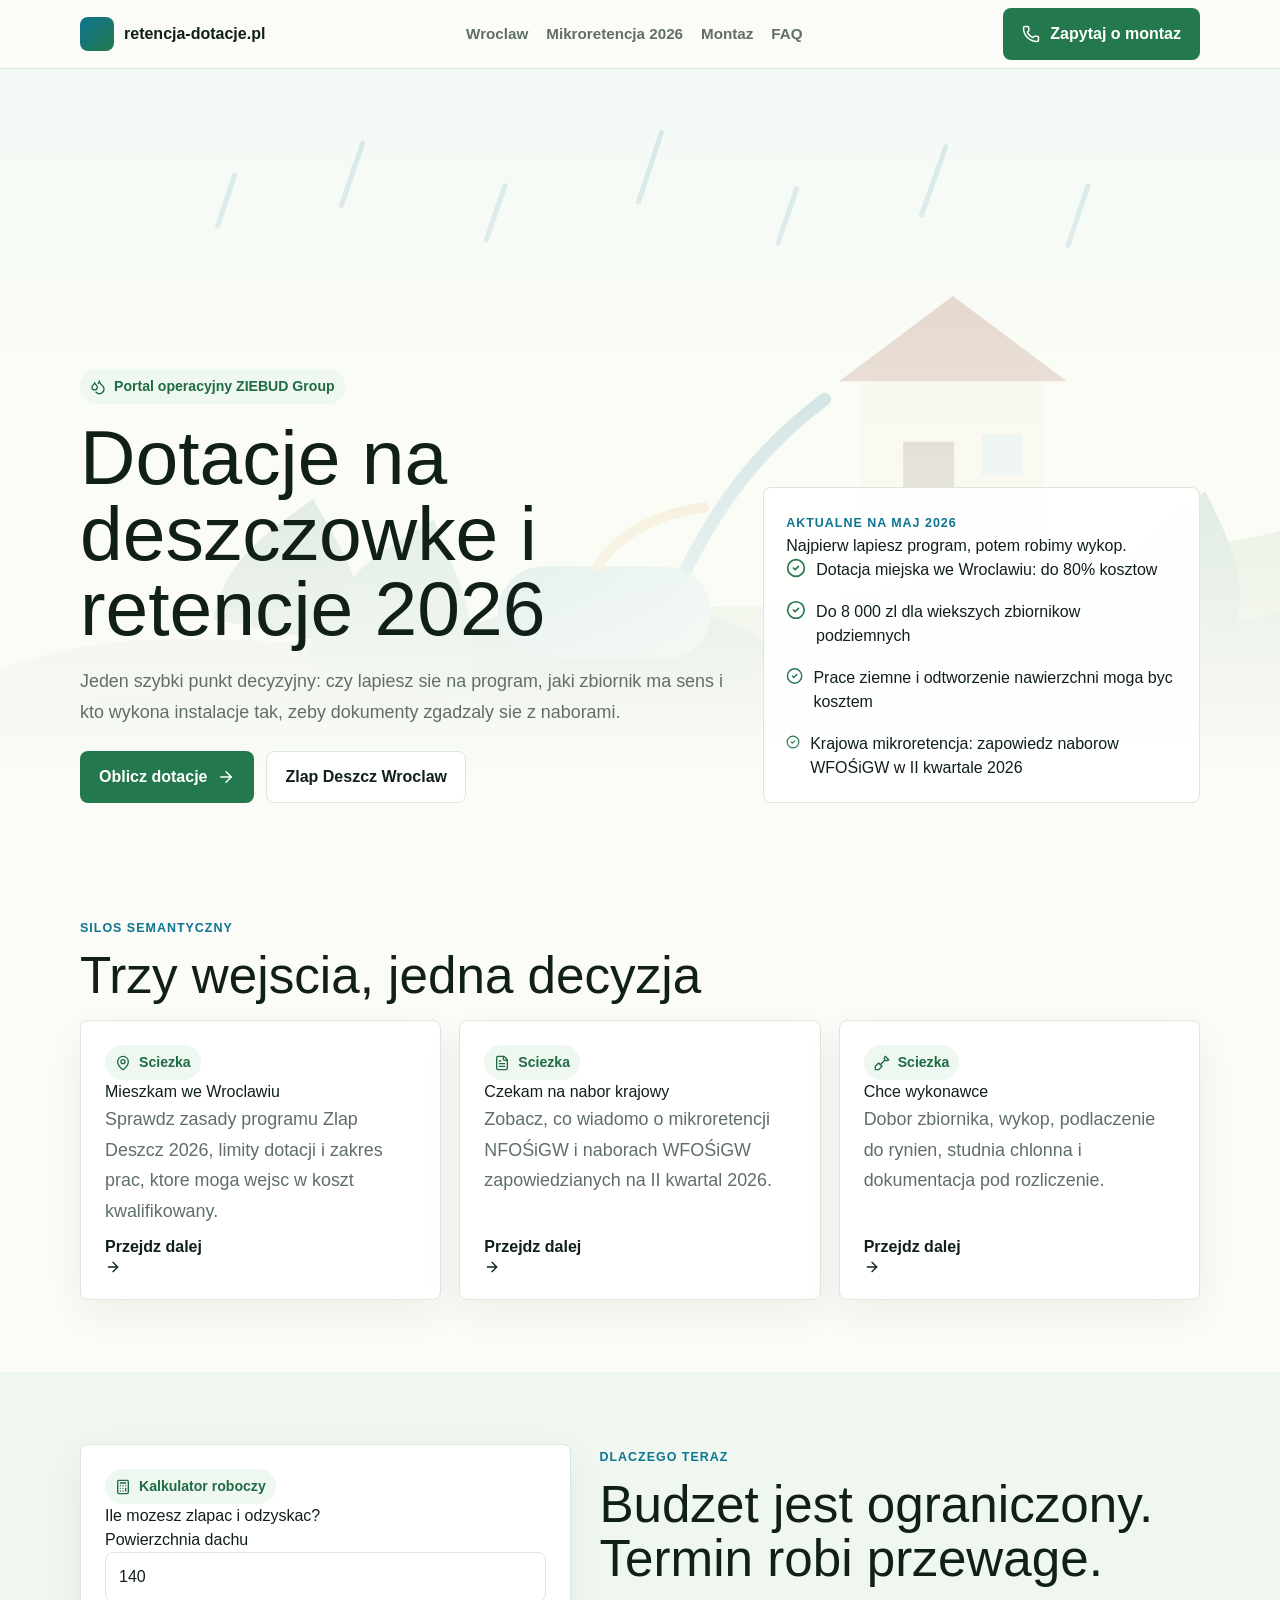
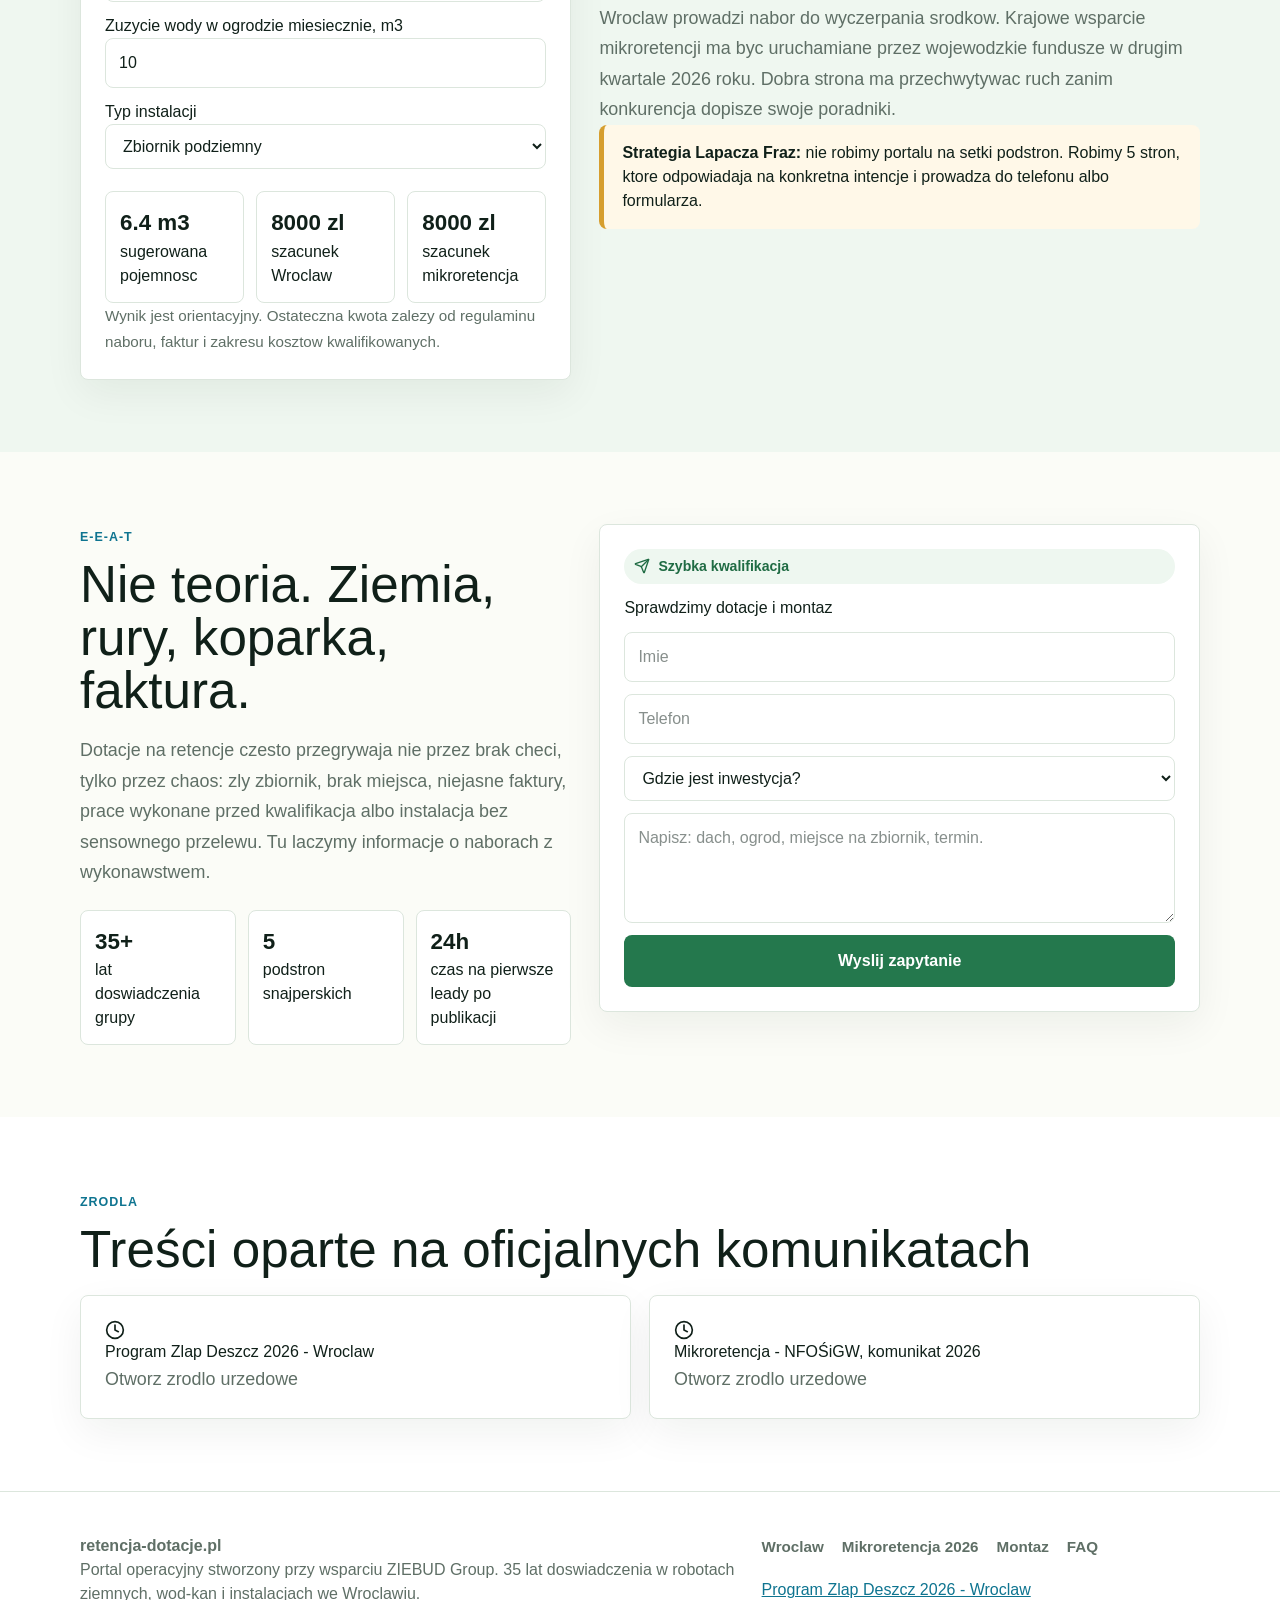
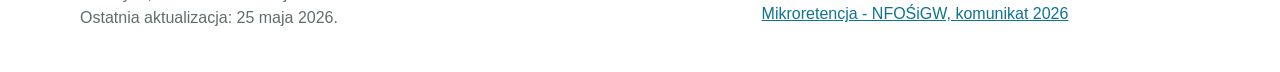
==== index.html @ 13e3fb67 "deploy: retencja dotacje" ====
<!DOCTYPE html><!--euFIlWu1_WFscnJXIL9e5--><html lang="pl"><head><meta charSet="utf-8"/><meta name="viewport" content="width=device-width, initial-scale=1"/><link rel="stylesheet" href="/_next/static/css/0559495da978e149.css" data-precedence="next"/><link rel="preload" as="script" fetchPriority="low" href="/_next/static/chunks/webpack-5b79173195380713.js"/><script src="/_next/static/chunks/6fe292aa-e0ec2ab9f0ce6bb7.js" async=""></script><script src="/_next/static/chunks/146-1bafdb6c616a2346.js" async=""></script><script src="/_next/static/chunks/main-app-8f749c97ccbae263.js" async=""></script><script src="/_next/static/chunks/400-a017da0691df664d.js" async=""></script><script src="/_next/static/chunks/app/page-b6b6d188ca9596c4.js" async=""></script><title>Dotacje na deszczowke i retencje 2026 | Retencja Dotacje</title><meta name="description" content="Aktualne dotacje na deszczowke, Zlap Deszcz Wroclaw 2026, mikroretencja i montaz zbiornikow podziemnych."/><meta property="og:title" content="Retencja Dotacje 2026"/><meta property="og:description" content="Kalkulator, zasady i montaz zbiornikow na deszczowke."/><meta property="og:url" content="https://retencja-dotacje.pl"/><meta property="og:site_name" content="retencja-dotacje.pl"/><meta property="og:locale" content="pl_PL"/><meta property="og:type" content="website"/><meta name="twitter:card" content="summary"/><meta name="twitter:title" content="Retencja Dotacje 2026"/><meta name="twitter:description" content="Kalkulator, zasady i montaz zbiornikow na deszczowke."/><script src="/_next/static/chunks/polyfills-42372ed130431b0a.js" noModule=""></script></head><body><div hidden=""><!--$--><!--/$--></div><script type="application/ld+json">{"@context":"https://schema.org","@type":"LocalBusiness","name":"Retencja Dotacje by ZIEBUD Group","url":"https://retencja-dotacje.pl","telephone":"+48 602 481 688","email":"ziebudexpert@gmail.com","areaServed":["Wroclaw","Dolny Slask"],"description":"Portal operacyjny o dotacjach na deszczowke i mikroretencje, tworzony przy wsparciu ZIEBUD Group.","knowsAbout":["zbiorniki na deszczowke","mikroretencja","Zlap Deszcz Wroclaw","montaz zbiornikow podziemnych"]}</script><script type="application/ld+json">{"@context":"https://schema.org","@type":"FAQPage","mainEntity":[{"@type":"Question","name":"Ile wynosi dotacja Zlap Deszcz we Wroclawiu w 2026 roku?","acceptedAnswer":{"@type":"Answer","text":"Wedlug miejskiej informacji o edycji 2026 dotacja moze pokryc do 80% kosztow. Limit dla osob fizycznych wynosi do 5 000 zl, a przy wiekszych zbiornikach podziemnych do 8 000 zl. Wspolnoty i spoldzielnie moga otrzymac do 10 000 zl."}},{"@type":"Question","name":"Czy prace ziemne pod zbiornik moga wejsc w koszty kwalifikowane?","acceptedAnswer":{"@type":"Answer","text":"Tak, w programie miejskim Wroclawia wskazano, ze wsparcie obejmuje zakup i montaz instalacji, a takze prace ziemne i odtworzenie nawierzchni po inwestycji."}},{"@type":"Question","name":"Czy krajowa Moja Woda dziala w 2026 roku?","acceptedAnswer":{"@type":"Answer","text":"Stary program Moja Woda byl realizowany w poprzednich latach. W 2026 NFOŚiGW komunikuje nowy typ projektow mikroretencyjnych, w ktorym wojewodzkie fundusze maja oglaszac nabory dla osob fizycznych w II kwartale 2026 roku."}},{"@type":"Question","name":"Jaki zbiornik wybrac pod dotacje?","acceptedAnswer":{"@type":"Answer","text":"Najbezpieczniej dobrac zbiornik do powierzchni dachu, miejsca na dzialce i sposobu wykorzystania wody. Dla wiekszosci domow sprawdza sie zbiornik podziemny 2-5 m3 z filtrem, przelewem i mozliwoscia podlewania ogrodu."}},{"@type":"Question","name":"Czy trzeba miec pozwolenie na zbiornik na deszczowke?","acceptedAnswer":{"@type":"Answer","text":"Dla typowych przydomowych instalacji zwykle wystarcza poprawny projekt i zgodnosc z regulaminem dotacji, ale konkretne wymagania zaleza od pojemnosci, sposobu posadowienia i lokalnych warunkow. Przed montazem warto sprawdzic dokumenty naboru."}}]}</script><header class="nav"><div class="container nav-inner"><a class="brand" href="/"><span class="brand-mark" aria-hidden="true"></span><span>retencja-dotacje.pl</span></a><nav class="nav-links" aria-label="Glowne"><a href="/zlap-deszcz-wroclaw">Wroclaw</a><a href="/mikroretencja-2026">Mikroretencja 2026</a><a href="/montaz-zbiornikow-na-deszczowke-wroclaw">Montaz</a><a href="/faq-zbiorniki-dotacje">FAQ</a></nav><a class="button" href="tel:+48602481688"><svg xmlns="http://www.w3.org/2000/svg" width="18" height="18" viewBox="0 0 24 24" fill="none" stroke="currentColor" stroke-width="2" stroke-linecap="round" stroke-linejoin="round" class="lucide lucide-phone" aria-hidden="true"><path d="M13.832 16.568a1 1 0 0 0 1.213-.303l.355-.465A2 2 0 0 1 17 15h3a2 2 0 0 1 2 2v3a2 2 0 0 1-2 2A18 18 0 0 1 2 4a2 2 0 0 1 2-2h3a2 2 0 0 1 2 2v3a2 2 0 0 1-.8 1.6l-.468.351a1 1 0 0 0-.292 1.233 14 14 0 0 0 6.392 6.384"></path></svg><span>Zapytaj o montaz</span></a></div></header><main><section class="hero"><div class="container hero-inner"><div><span class="pill"><svg xmlns="http://www.w3.org/2000/svg" width="16" height="16" viewBox="0 0 24 24" fill="none" stroke="currentColor" stroke-width="2" stroke-linecap="round" stroke-linejoin="round" class="lucide lucide-droplets" aria-hidden="true"><path d="M7 16.3c2.2 0 4-1.83 4-4.05 0-1.16-.57-2.26-1.71-3.19S7.29 6.75 7 5.3c-.29 1.45-1.14 2.84-2.29 3.76S3 11.1 3 12.25c0 2.22 1.8 4.05 4 4.05z"></path><path d="M12.56 6.6A10.97 10.97 0 0 0 14 3.02c.5 2.5 2 4.9 4 6.5s3 3.5 3 5.5a6.98 6.98 0 0 1-11.91 4.97"></path></svg>Portal operacyjny ZIEBUD Group</span><h1>Dotacje na deszczowke i retencje 2026</h1><p class="lead">Jeden szybki punkt decyzyjny: czy lapiesz sie na program, jaki zbiornik ma sens i kto wykona instalacje tak, zeby dokumenty zgadzaly sie z naborami.</p><div style="display:flex;flex-wrap:wrap;gap:12px;margin-top:24px"><a class="button" href="#kalkulator">Oblicz dotacje <svg xmlns="http://www.w3.org/2000/svg" width="18" height="18" viewBox="0 0 24 24" fill="none" stroke="currentColor" stroke-width="2" stroke-linecap="round" stroke-linejoin="round" class="lucide lucide-arrow-right" aria-hidden="true"><path d="M5 12h14"></path><path d="m12 5 7 7-7 7"></path></svg></a><a class="button secondary" href="/zlap-deszcz-wroclaw">Zlap Deszcz Wroclaw</a></div></div><div class="hero-panel"><span class="eyebrow">Aktualne na maj 2026</span><h2>Najpierw lapiesz program, potem robimy wykop.</h2><div class="grid"><p style="display:flex;gap:10px;margin:0"><svg xmlns="http://www.w3.org/2000/svg" width="20" height="20" viewBox="0 0 24 24" fill="none" stroke="#24784d" stroke-width="2" stroke-linecap="round" stroke-linejoin="round" class="lucide lucide-circle-check" aria-hidden="true"><circle cx="12" cy="12" r="10"></circle><path d="m9 12 2 2 4-4"></path></svg><span>Dotacja miejska we Wroclawiu: do 80% kosztow</span></p><p style="display:flex;gap:10px;margin:0"><svg xmlns="http://www.w3.org/2000/svg" width="20" height="20" viewBox="0 0 24 24" fill="none" stroke="#24784d" stroke-width="2" stroke-linecap="round" stroke-linejoin="round" class="lucide lucide-circle-check" aria-hidden="true"><circle cx="12" cy="12" r="10"></circle><path d="m9 12 2 2 4-4"></path></svg><span>Do 8 000 zl dla wiekszych zbiornikow podziemnych</span></p><p style="display:flex;gap:10px;margin:0"><svg xmlns="http://www.w3.org/2000/svg" width="20" height="20" viewBox="0 0 24 24" fill="none" stroke="#24784d" stroke-width="2" stroke-linecap="round" stroke-linejoin="round" class="lucide lucide-circle-check" aria-hidden="true"><circle cx="12" cy="12" r="10"></circle><path d="m9 12 2 2 4-4"></path></svg><span>Prace ziemne i odtworzenie nawierzchni moga byc kosztem</span></p><p style="display:flex;gap:10px;margin:0"><svg xmlns="http://www.w3.org/2000/svg" width="20" height="20" viewBox="0 0 24 24" fill="none" stroke="#24784d" stroke-width="2" stroke-linecap="round" stroke-linejoin="round" class="lucide lucide-circle-check" aria-hidden="true"><circle cx="12" cy="12" r="10"></circle><path d="m9 12 2 2 4-4"></path></svg><span>Krajowa mikroretencja: zapowiedz naborow WFOŚiGW w II kwartale 2026</span></p></div></div></div></section><section class="section"><div class="container"><span class="eyebrow">Silos semantyczny</span><h2 class="section-title">Trzy wejscia, jedna decyzja</h2><div class="grid route-grid"><a class="card route-card" href="/zlap-deszcz-wroclaw"><div><span class="pill"><svg xmlns="http://www.w3.org/2000/svg" width="16" height="16" viewBox="0 0 24 24" fill="none" stroke="currentColor" stroke-width="2" stroke-linecap="round" stroke-linejoin="round" class="lucide lucide-map-pin" aria-hidden="true"><path d="M20 10c0 4.993-5.539 10.193-7.399 11.799a1 1 0 0 1-1.202 0C9.539 20.193 4 14.993 4 10a8 8 0 0 1 16 0"></path><circle cx="12" cy="10" r="3"></circle></svg>Sciezka</span><h3>Mieszkam we Wroclawiu</h3><p class="lead">Sprawdz zasady programu Zlap Deszcz 2026, limity dotacji i zakres prac, ktore moga wejsc w koszt kwalifikowany.</p></div><strong>Przejdz dalej <svg xmlns="http://www.w3.org/2000/svg" width="16" height="16" viewBox="0 0 24 24" fill="none" stroke="currentColor" stroke-width="2" stroke-linecap="round" stroke-linejoin="round" class="lucide lucide-arrow-right" aria-hidden="true" style="vertical-align:middle"><path d="M5 12h14"></path><path d="m12 5 7 7-7 7"></path></svg></strong></a><a class="card route-card" href="/mikroretencja-2026"><div><span class="pill"><svg xmlns="http://www.w3.org/2000/svg" width="16" height="16" viewBox="0 0 24 24" fill="none" stroke="currentColor" stroke-width="2" stroke-linecap="round" stroke-linejoin="round" class="lucide lucide-file-text" aria-hidden="true"><path d="M15 2H6a2 2 0 0 0-2 2v16a2 2 0 0 0 2 2h12a2 2 0 0 0 2-2V7Z"></path><path d="M14 2v4a2 2 0 0 0 2 2h4"></path><path d="M10 9H8"></path><path d="M16 13H8"></path><path d="M16 17H8"></path></svg>Sciezka</span><h3>Czekam na nabor krajowy</h3><p class="lead">Zobacz, co wiadomo o mikroretencji NFOŚiGW i naborach WFOŚiGW zapowiedzianych na II kwartal 2026.</p></div><strong>Przejdz dalej <svg xmlns="http://www.w3.org/2000/svg" width="16" height="16" viewBox="0 0 24 24" fill="none" stroke="currentColor" stroke-width="2" stroke-linecap="round" stroke-linejoin="round" class="lucide lucide-arrow-right" aria-hidden="true" style="vertical-align:middle"><path d="M5 12h14"></path><path d="m12 5 7 7-7 7"></path></svg></strong></a><a class="card route-card" href="/montaz-zbiornikow-na-deszczowke-wroclaw"><div><span class="pill"><svg xmlns="http://www.w3.org/2000/svg" width="16" height="16" viewBox="0 0 24 24" fill="none" stroke="currentColor" stroke-width="2" stroke-linecap="round" stroke-linejoin="round" class="lucide lucide-shovel" aria-hidden="true"><path d="M2 22v-5l5-5 5 5-5 5z"></path><path d="M9.5 14.5 16 8"></path><path d="m17 2 5 5-.5.5a3.53 3.53 0 0 1-5 0s0 0 0 0a3.53 3.53 0 0 1 0-5L17 2"></path></svg>Sciezka</span><h3>Chce wykonawce</h3><p class="lead">Dobor zbiornika, wykop, podlaczenie do rynien, studnia chlonna i dokumentacja pod rozliczenie.</p></div><strong>Przejdz dalej <svg xmlns="http://www.w3.org/2000/svg" width="16" height="16" viewBox="0 0 24 24" fill="none" stroke="currentColor" stroke-width="2" stroke-linecap="round" stroke-linejoin="round" class="lucide lucide-arrow-right" aria-hidden="true" style="vertical-align:middle"><path d="M5 12h14"></path><path d="m12 5 7 7-7 7"></path></svg></strong></a></div></div></section><section class="section" style="background:#eff7f0"><div class="container two-col"><div class="card" id="kalkulator"><span class="pill"><svg xmlns="http://www.w3.org/2000/svg" width="16" height="16" viewBox="0 0 24 24" fill="none" stroke="currentColor" stroke-width="2" stroke-linecap="round" stroke-linejoin="round" class="lucide lucide-calculator" aria-hidden="true"><rect width="16" height="20" x="4" y="2" rx="2"></rect><line x1="8" x2="16" y1="6" y2="6"></line><line x1="16" x2="16" y1="14" y2="18"></line><path d="M16 10h.01"></path><path d="M12 10h.01"></path><path d="M8 10h.01"></path><path d="M12 14h.01"></path><path d="M8 14h.01"></path><path d="M12 18h.01"></path><path d="M8 18h.01"></path></svg>Kalkulator roboczy</span><h2>Ile mozesz zlapac i odzyskac?</h2><div class="form"><label>Powierzchnia dachu<input min="40" max="500" type="number" value="140"/></label><label>Zuzycie wody w ogrodzie miesiecznie, m3<input min="1" max="60" type="number" value="10"/></label><label>Typ instalacji<select><option value="underground" selected="">Zbiornik podziemny</option><option value="above">Zbiornik naziemny</option></select></label></div><div class="stat-row"><div class="stat"><strong>6.4<!-- --> m3</strong><span>sugerowana pojemnosc</span></div><div class="stat"><strong>8000<!-- --> zl</strong><span>szacunek Wroclaw</span></div><div class="stat"><strong>8000<!-- --> zl</strong><span>szacunek mikroretencja</span></div></div><p class="lead" style="font-size:0.95rem">Wynik jest orientacyjny. Ostateczna kwota zalezy od regulaminu naboru, faktur i zakresu kosztow kwalifikowanych.</p></div><div><span class="eyebrow">Dlaczego teraz</span><h2 class="section-title">Budzet jest ograniczony. Termin robi przewage.</h2><p class="lead">Wroclaw prowadzi nabor do wyczerpania srodkow. Krajowe wsparcie mikroretencji ma byc uruchamiane przez wojewodzkie fundusze w drugim kwartale 2026 roku. Dobra strona ma przechwytywac ruch zanim konkurencja dopisze swoje poradniki.</p><div class="notice"><strong>Strategia Lapacza Fraz:</strong> nie robimy portalu na setki podstron. Robimy 5 stron, ktore odpowiadaja na konkretna intencje i prowadza do telefonu albo formularza.</div></div></div></section><section class="section"><div class="container two-col"><div><span class="eyebrow">E-E-A-T</span><h2 class="section-title">Nie teoria. Ziemia, rury, koparka, faktura.</h2><p class="lead">Dotacje na retencje czesto przegrywaja nie przez brak checi, tylko przez chaos: zly zbiornik, brak miejsca, niejasne faktury, prace wykonane przed kwalifikacja albo instalacja bez sensownego przelewu. Tu laczymy informacje o naborach z wykonawstwem.</p><div class="stat-row"><div class="stat"><strong>35+</strong><span>lat doswiadczenia grupy</span></div><div class="stat"><strong>5</strong><span>podstron snajperskich</span></div><div class="stat"><strong>24h</strong><span>czas na pierwsze leady po publikacji</span></div></div></div><form class="card form" id="kontakt" action="javascript:throw new Error(&#x27;React form unexpectedly submitted.&#x27;)"><span class="pill"><svg xmlns="http://www.w3.org/2000/svg" width="16" height="16" viewBox="0 0 24 24" fill="none" stroke="currentColor" stroke-width="2" stroke-linecap="round" stroke-linejoin="round" class="lucide lucide-send" aria-hidden="true"><path d="M14.536 21.686a.5.5 0 0 0 .937-.024l6.5-19a.496.496 0 0 0-.635-.635l-19 6.5a.5.5 0 0 0-.024.937l7.93 3.18a2 2 0 0 1 1.112 1.11z"></path><path d="m21.854 2.147-10.94 10.939"></path></svg>Szybka kwalifikacja</span><h2>Sprawdzimy dotacje i montaz</h2><input aria-label="Imie" placeholder="Imie" required="" name="name"/><input aria-label="Telefon" placeholder="Telefon" required="" name="phone"/><select aria-label="Lokalizacja" name="location" required=""><option value="">Gdzie jest inwestycja?</option><option>Wroclaw</option><option>Dolny Slask</option><option>Inny region</option></select><textarea aria-label="Opis" name="message" placeholder="Napisz: dach, ogrod, miejsce na zbiornik, termin." required=""></textarea><input style="display:none" tabindex="-1" aria-hidden="true" name="company"/><button class="button" type="submit">Wyslij zapytanie</button></form></div></section><section class="section" style="background:#ffffff"><div class="container"><span class="eyebrow">Zrodla</span><h2 class="section-title">Treści oparte na oficjalnych komunikatach</h2><div class="grid" style="grid-template-columns:repeat(auto-fit, minmax(260px, 1fr))"><a class="card" href="https://www.wroclaw.pl/zielony-wroclaw/zlap-deszcz" rel="noreferrer" target="_blank"><svg xmlns="http://www.w3.org/2000/svg" width="20" height="20" viewBox="0 0 24 24" fill="none" stroke="currentColor" stroke-width="2" stroke-linecap="round" stroke-linejoin="round" class="lucide lucide-clock" aria-hidden="true"><circle cx="12" cy="12" r="10"></circle><polyline points="12 6 12 12 16 14"></polyline></svg><h3>Program Zlap Deszcz 2026 - Wroclaw</h3><p class="lead">Otworz zrodlo urzedowe</p></a><a class="card" href="https://www.gov.pl/web/nfosigw/mikroretencja-w-domach-i-ogrodach--wkrotce-nabory-dla-grantobiorcow" rel="noreferrer" target="_blank"><svg xmlns="http://www.w3.org/2000/svg" width="20" height="20" viewBox="0 0 24 24" fill="none" stroke="currentColor" stroke-width="2" stroke-linecap="round" stroke-linejoin="round" class="lucide lucide-clock" aria-hidden="true"><circle cx="12" cy="12" r="10"></circle><polyline points="12 6 12 12 16 14"></polyline></svg><h3>Mikroretencja - NFOŚiGW, komunikat 2026</h3><p class="lead">Otworz zrodlo urzedowe</p></a></div></div></section></main><!--$--><!--/$--><footer class="footer"><div class="container grid" style="grid-template-columns:1.2fr 0.8fr;gap:24px"><div><strong>retencja-dotacje.pl</strong><p>Portal operacyjny stworzony przy wsparciu ZIEBUD Group. 35 lat doswiadczenia w robotach ziemnych, wod-kan i instalacjach we Wroclawiu.</p><p>Ostatnia aktualizacja: <!-- -->25 maja 2026<!-- -->.</p></div><div class="grid"><div class="nav-links" style="display:flex;flex-wrap:wrap"><a href="/zlap-deszcz-wroclaw">Wroclaw</a><a href="/mikroretencja-2026">Mikroretencja 2026</a><a href="/montaz-zbiornikow-na-deszczowke-wroclaw">Montaz</a><a href="/faq-zbiorniki-dotacje">FAQ</a></div><div class="source-list"><p><a href="https://www.wroclaw.pl/zielony-wroclaw/zlap-deszcz" rel="noreferrer" target="_blank">Program Zlap Deszcz 2026 - Wroclaw</a></p><p><a href="https://www.gov.pl/web/nfosigw/mikroretencja-w-domach-i-ogrodach--wkrotce-nabory-dla-grantobiorcow" rel="noreferrer" target="_blank">Mikroretencja - NFOŚiGW, komunikat 2026</a></p></div></div></div></footer><script>addEventListener("submit",function(a){if(!a.defaultPrevented){var c=a.target,d=a.submitter,e=c.action,b=d;if(d){var f=d.getAttribute("formAction");null!=f&&(e=f,b=null)}"javascript:throw new Error('React form unexpectedly submitted.')"===e&&(a.preventDefault(),b?(a=document.createElement("input"),a.name=b.name,a.value=b.value,b.parentNode.insertBefore(a,b),b=new FormData(c),a.parentNode.removeChild(a)):b=new FormData(c),a=c.ownerDocument||c,(a.$$reactFormReplay=a.$$reactFormReplay||[]).push(c,d,b))}});</script><script src="/_next/static/chunks/webpack-5b79173195380713.js" id="_R_" async=""></script><script>(self.__next_f=self.__next_f||[]).push([0])</script><script>self.__next_f.push([1,"1:\"$Sreact.fragment\"\n3:I[4400,[\"400\",\"static/chunks/400-a017da0691df664d.js\",\"974\",\"static/chunks/app/page-b6b6d188ca9596c4.js\"],\"\"]\na:I[6287,[],\"\"]\n:HL[\"/_next/static/css/0559495da978e149.css\",\"style\"]\n2:T6e3,"])</script><script>self.__next_f.push([1,"{\"@context\":\"https://schema.org\",\"@type\":\"FAQPage\",\"mainEntity\":[{\"@type\":\"Question\",\"name\":\"Ile wynosi dotacja Zlap Deszcz we Wroclawiu w 2026 roku?\",\"acceptedAnswer\":{\"@type\":\"Answer\",\"text\":\"Wedlug miejskiej informacji o edycji 2026 dotacja moze pokryc do 80% kosztow. Limit dla osob fizycznych wynosi do 5 000 zl, a przy wiekszych zbiornikach podziemnych do 8 000 zl. Wspolnoty i spoldzielnie moga otrzymac do 10 000 zl.\"}},{\"@type\":\"Question\",\"name\":\"Czy prace ziemne pod zbiornik moga wejsc w koszty kwalifikowane?\",\"acceptedAnswer\":{\"@type\":\"Answer\",\"text\":\"Tak, w programie miejskim Wroclawia wskazano, ze wsparcie obejmuje zakup i montaz instalacji, a takze prace ziemne i odtworzenie nawierzchni po inwestycji.\"}},{\"@type\":\"Question\",\"name\":\"Czy krajowa Moja Woda dziala w 2026 roku?\",\"acceptedAnswer\":{\"@type\":\"Answer\",\"text\":\"Stary program Moja Woda byl realizowany w poprzednich latach. W 2026 NFOŚiGW komunikuje nowy typ projektow mikroretencyjnych, w ktorym wojewodzkie fundusze maja oglaszac nabory dla osob fizycznych w II kwartale 2026 roku.\"}},{\"@type\":\"Question\",\"name\":\"Jaki zbiornik wybrac pod dotacje?\",\"acceptedAnswer\":{\"@type\":\"Answer\",\"text\":\"Najbezpieczniej dobrac zbiornik do powierzchni dachu, miejsca na dzialce i sposobu wykorzystania wody. Dla wiekszosci domow sprawdza sie zbiornik podziemny 2-5 m3 z filtrem, przelewem i mozliwoscia podlewania ogrodu.\"}},{\"@type\":\"Question\",\"name\":\"Czy trzeba miec pozwolenie na zbiornik na deszczowke?\",\"acceptedAnswer\":{\"@type\":\"Answer\",\"text\":\"Dla typowych przydomowych instalacji zwykle wystarcza poprawny projekt i zgodnosc z regulaminem dotacji, ale konkretne wymagania zaleza od pojemnosci, sposobu posadowienia i lokalnych warunkow. Przed montazem warto sprawdzic dokumenty naboru.\"}}]}"])</script><script>self.__next_f.push([1,"0:{\"P\":null,\"b\":\"euFIlWu1-WFscnJXIL9e5\",\"p\":\"\",\"c\":[\"\",\"\"],\"i\":false,\"f\":[[[\"\",{\"children\":[\"__PAGE__\",{}]},\"$undefined\",\"$undefined\",true],[\"\",[\"$\",\"$1\",\"c\",{\"children\":[[[\"$\",\"link\",\"0\",{\"rel\":\"stylesheet\",\"href\":\"/_next/static/css/0559495da978e149.css\",\"precedence\":\"next\",\"crossOrigin\":\"$undefined\",\"nonce\":\"$undefined\"}]],[\"$\",\"html\",null,{\"lang\":\"pl\",\"children\":[\"$\",\"body\",null,{\"children\":[[\"$\",\"script\",null,{\"type\":\"application/ld+json\",\"dangerouslySetInnerHTML\":{\"__html\":\"{\\\"@context\\\":\\\"https://schema.org\\\",\\\"@type\\\":\\\"LocalBusiness\\\",\\\"name\\\":\\\"Retencja Dotacje by ZIEBUD Group\\\",\\\"url\\\":\\\"https://retencja-dotacje.pl\\\",\\\"telephone\\\":\\\"+48 602 481 688\\\",\\\"email\\\":\\\"ziebudexpert@gmail.com\\\",\\\"areaServed\\\":[\\\"Wroclaw\\\",\\\"Dolny Slask\\\"],\\\"description\\\":\\\"Portal operacyjny o dotacjach na deszczowke i mikroretencje, tworzony przy wsparciu ZIEBUD Group.\\\",\\\"knowsAbout\\\":[\\\"zbiorniki na deszczowke\\\",\\\"mikroretencja\\\",\\\"Zlap Deszcz Wroclaw\\\",\\\"montaz zbiornikow podziemnych\\\"]}\"}}],[\"$\",\"script\",null,{\"type\":\"application/ld+json\",\"dangerouslySetInnerHTML\":{\"__html\":\"$2\"}}],[\"$\",\"header\",null,{\"className\":\"nav\",\"children\":[\"$\",\"div\",null,{\"className\":\"container nav-inner\",\"children\":[[\"$\",\"$L3\",null,{\"className\":\"brand\",\"href\":\"/\",\"children\":[[\"$\",\"span\",null,{\"className\":\"brand-mark\",\"aria-hidden\":\"true\"}],[\"$\",\"span\",null,{\"children\":\"retencja-dotacje.pl\"}]]}],[\"$\",\"nav\",null,{\"className\":\"nav-links\",\"aria-label\":\"Glowne\",\"children\":[[\"$\",\"$L3\",\"/zlap-deszcz-wroclaw\",{\"href\":\"/zlap-deszcz-wroclaw\",\"children\":\"Wroclaw\"}],[\"$\",\"$L3\",\"/mikroretencja-2026\",{\"href\":\"/mikroretencja-2026\",\"children\":\"Mikroretencja 2026\"}],[\"$\",\"$L3\",\"/montaz-zbiornikow-na-deszczowke-wroclaw\",{\"href\":\"/montaz-zbiornikow-na-deszczowke-wroclaw\",\"children\":\"Montaz\"}],[\"$\",\"$L3\",\"/faq-zbiorniki-dotacje\",{\"href\":\"/faq-zbiorniki-dotacje\",\"children\":\"FAQ\"}]]}],[\"$\",\"a\",null,{\"className\":\"button\",\"href\":\"tel:+48602481688\",\"children\":[[\"$\",\"svg\",null,{\"ref\":\"$undefined\",\"xmlns\":\"http://www.w3.org/2000/svg\",\"width\":18,\"height\":18,\"viewBox\":\"0 0 24 24\",\"fill\":\"none\",\"stroke\":\"currentColor\",\"strokeWidth\":2,\"strokeLinecap\":\"round\",\"strokeLinejoin\":\"round\",\"className\":\"lucide lucide-phone\",\"aria-hidden\":\"true\",\"children\":[\"$L4\",\"$undefined\"]}],\"$L5\"]}]]}]}],\"$L6\",\"$L7\"]}]}]]}],{\"children\":[\"__PAGE__\",\"$L8\",{},null,false]},null,false],\"$L9\",false]],\"m\":\"$undefined\",\"G\":[\"$a\",[]],\"s\":false,\"S\":true}\n"])</script><script>self.__next_f.push([1,"b:I[6957,[],\"\"]\nc:I[7369,[],\"\"]\n12:I[1968,[],\"ViewportBoundary\"]\n14:I[1968,[],\"MetadataBoundary\"]\n15:\"$Sreact.suspense\"\n4:[\"$\",\"path\",\"9njp5v\",{\"d\":\"M13.832 16.568a1 1 0 0 0 1.213-.303l.355-.465A2 2 0 0 1 17 15h3a2 2 0 0 1 2 2v3a2 2 0 0 1-2 2A18 18 0 0 1 2 4a2 2 0 0 1 2-2h3a2 2 0 0 1 2 2v3a2 2 0 0 1-.8 1.6l-.468.351a1 1 0 0 0-.292 1.233 14 14 0 0 0 6.392 6.384\"}]\n5:[\"$\",\"span\",null,{\"children\":\"Zapytaj o montaz\"}]\n"])</script><script>self.__next_f.push([1,"6:[\"$\",\"$Lb\",null,{\"parallelRouterKey\":\"children\",\"error\":\"$undefined\",\"errorStyles\":\"$undefined\",\"errorScripts\":\"$undefined\",\"template\":[\"$\",\"$Lc\",null,{}],\"templateStyles\":\"$undefined\",\"templateScripts\":\"$undefined\",\"notFound\":[[[\"$\",\"title\",null,{\"children\":\"404: This page could not be found.\"}],[\"$\",\"div\",null,{\"style\":{\"fontFamily\":\"system-ui,\\\"Segoe UI\\\",Roboto,Helvetica,Arial,sans-serif,\\\"Apple Color Emoji\\\",\\\"Segoe UI Emoji\\\"\",\"height\":\"100vh\",\"textAlign\":\"center\",\"display\":\"flex\",\"flexDirection\":\"column\",\"alignItems\":\"center\",\"justifyContent\":\"center\"},\"children\":[\"$\",\"div\",null,{\"children\":[[\"$\",\"style\",null,{\"dangerouslySetInnerHTML\":{\"__html\":\"body{color:#000;background:#fff;margin:0}.next-error-h1{border-right:1px solid rgba(0,0,0,.3)}@media (prefers-color-scheme:dark){body{color:#fff;background:#000}.next-error-h1{border-right:1px solid rgba(255,255,255,.3)}}\"}}],[\"$\",\"h1\",null,{\"className\":\"next-error-h1\",\"style\":{\"display\":\"inline-block\",\"margin\":\"0 20px 0 0\",\"padding\":\"0 23px 0 0\",\"fontSize\":24,\"fontWeight\":500,\"verticalAlign\":\"top\",\"lineHeight\":\"49px\"},\"children\":404}],[\"$\",\"div\",null,{\"style\":{\"display\":\"inline-block\"},\"children\":[\"$\",\"h2\",null,{\"style\":{\"fontSize\":14,\"fontWeight\":400,\"lineHeight\":\"49px\",\"margin\":0},\"children\":\"This page could not be found.\"}]}]]}]}]],[]],\"forbidden\":\"$undefined\",\"unauthorized\":\"$undefined\"}]\n"])</script><script>self.__next_f.push([1,"7:[\"$\",\"footer\",null,{\"className\":\"footer\",\"children\":[\"$\",\"div\",null,{\"className\":\"container grid\",\"style\":{\"gridTemplateColumns\":\"1.2fr 0.8fr\",\"gap\":24},\"children\":[[\"$\",\"div\",null,{\"children\":[[\"$\",\"strong\",null,{\"children\":\"retencja-dotacje.pl\"}],[\"$\",\"p\",null,{\"children\":\"Portal operacyjny stworzony przy wsparciu ZIEBUD Group. 35 lat doswiadczenia w robotach ziemnych, wod-kan i instalacjach we Wroclawiu.\"}],[\"$\",\"p\",null,{\"children\":[\"Ostatnia aktualizacja: \",\"25 maja 2026\",\".\"]}]]}],[\"$\",\"div\",null,{\"className\":\"grid\",\"children\":[[\"$\",\"div\",null,{\"className\":\"nav-links\",\"style\":{\"display\":\"flex\",\"flexWrap\":\"wrap\"},\"children\":[[\"$\",\"$L3\",\"/zlap-deszcz-wroclaw\",{\"href\":\"/zlap-deszcz-wroclaw\",\"children\":\"Wroclaw\"}],[\"$\",\"$L3\",\"/mikroretencja-2026\",{\"href\":\"/mikroretencja-2026\",\"children\":\"Mikroretencja 2026\"}],[\"$\",\"$L3\",\"/montaz-zbiornikow-na-deszczowke-wroclaw\",{\"href\":\"/montaz-zbiornikow-na-deszczowke-wroclaw\",\"children\":\"Montaz\"}],[\"$\",\"$L3\",\"/faq-zbiorniki-dotacje\",{\"href\":\"/faq-zbiorniki-dotacje\",\"children\":\"FAQ\"}]]}],[\"$\",\"div\",null,{\"className\":\"source-list\",\"children\":[[\"$\",\"p\",\"https://www.wroclaw.pl/zielony-wroclaw/zlap-deszcz\",{\"children\":[\"$\",\"a\",null,{\"href\":\"https://www.wroclaw.pl/zielony-wroclaw/zlap-deszcz\",\"rel\":\"noreferrer\",\"target\":\"_blank\",\"children\":\"Program Zlap Deszcz 2026 - Wroclaw\"}]}],[\"$\",\"p\",\"https://www.gov.pl/web/nfosigw/mikroretencja-w-domach-i-ogrodach--wkrotce-nabory-dla-grantobiorcow\",{\"children\":[\"$\",\"a\",null,{\"href\":\"https://www.gov.pl/web/nfosigw/mikroretencja-w-domach-i-ogrodach--wkrotce-nabory-dla-grantobiorcow\",\"rel\":\"noreferrer\",\"target\":\"_blank\",\"children\":\"Mikroretencja - NFOŚiGW, komunikat 2026\"}]}]]}]]}]]}]}]\n"])</script><script>self.__next_f.push([1,"8:[\"$\",\"$1\",\"c\",{\"children\":[[\"$\",\"main\",null,{\"children\":[[\"$\",\"section\",null,{\"className\":\"hero\",\"children\":[\"$\",\"div\",null,{\"className\":\"container hero-inner\",\"children\":[[\"$\",\"div\",null,{\"children\":[[\"$\",\"span\",null,{\"className\":\"pill\",\"children\":[[\"$\",\"svg\",null,{\"ref\":\"$undefined\",\"xmlns\":\"http://www.w3.org/2000/svg\",\"width\":16,\"height\":16,\"viewBox\":\"0 0 24 24\",\"fill\":\"none\",\"stroke\":\"currentColor\",\"strokeWidth\":2,\"strokeLinecap\":\"round\",\"strokeLinejoin\":\"round\",\"className\":\"lucide lucide-droplets\",\"aria-hidden\":\"true\",\"children\":[[\"$\",\"path\",\"1ptgy4\",{\"d\":\"M7 16.3c2.2 0 4-1.83 4-4.05 0-1.16-.57-2.26-1.71-3.19S7.29 6.75 7 5.3c-.29 1.45-1.14 2.84-2.29 3.76S3 11.1 3 12.25c0 2.22 1.8 4.05 4 4.05z\"}],[\"$\",\"path\",\"1sl1rz\",{\"d\":\"M12.56 6.6A10.97 10.97 0 0 0 14 3.02c.5 2.5 2 4.9 4 6.5s3 3.5 3 5.5a6.98 6.98 0 0 1-11.91 4.97\"}],\"$undefined\"]}],\"Portal operacyjny ZIEBUD Group\"]}],[\"$\",\"h1\",null,{\"children\":\"Dotacje na deszczowke i retencje 2026\"}],[\"$\",\"p\",null,{\"className\":\"lead\",\"children\":\"Jeden szybki punkt decyzyjny: czy lapiesz sie na program, jaki zbiornik ma sens i kto wykona instalacje tak, zeby dokumenty zgadzaly sie z naborami.\"}],[\"$\",\"div\",null,{\"style\":{\"display\":\"flex\",\"flexWrap\":\"wrap\",\"gap\":12,\"marginTop\":24},\"children\":[[\"$\",\"a\",null,{\"className\":\"button\",\"href\":\"#kalkulator\",\"children\":[\"Oblicz dotacje \",[\"$\",\"svg\",null,{\"ref\":\"$undefined\",\"xmlns\":\"http://www.w3.org/2000/svg\",\"width\":18,\"height\":18,\"viewBox\":\"0 0 24 24\",\"fill\":\"none\",\"stroke\":\"currentColor\",\"strokeWidth\":2,\"strokeLinecap\":\"round\",\"strokeLinejoin\":\"round\",\"className\":\"lucide lucide-arrow-right\",\"aria-hidden\":\"true\",\"children\":[[\"$\",\"path\",\"1ays0h\",{\"d\":\"M5 12h14\"}],[\"$\",\"path\",\"xquz4c\",{\"d\":\"m12 5 7 7-7 7\"}],\"$undefined\"]}]]}],[\"$\",\"$L3\",null,{\"className\":\"button secondary\",\"href\":\"/zlap-deszcz-wroclaw\",\"children\":\"Zlap Deszcz Wroclaw\"}]]}]]}],[\"$\",\"div\",null,{\"className\":\"hero-panel\",\"children\":[[\"$\",\"span\",null,{\"className\":\"eyebrow\",\"children\":\"Aktualne na maj 2026\"}],[\"$\",\"h2\",null,{\"children\":\"Najpierw lapiesz program, potem robimy wykop.\"}],[\"$\",\"div\",null,{\"className\":\"grid\",\"children\":[[\"$\",\"p\",\"Dotacja miejska we Wroclawiu: do 80% kosztow\",{\"style\":{\"display\":\"flex\",\"gap\":10,\"margin\":0},\"children\":[[\"$\",\"svg\",null,{\"ref\":\"$undefined\",\"xmlns\":\"http://www.w3.org/2000/svg\",\"width\":20,\"height\":20,\"viewBox\":\"0 0 24 24\",\"fill\":\"none\",\"stroke\":\"#24784d\",\"strokeWidth\":2,\"strokeLinecap\":\"round\",\"strokeLinejoin\":\"round\",\"className\":\"lucide lucide-circle-check\",\"aria-hidden\":\"true\",\"children\":[[\"$\",\"circle\",\"1mglay\",{\"cx\":\"12\",\"cy\":\"12\",\"r\":\"10\"}],[\"$\",\"path\",\"dzmm74\",{\"d\":\"m9 12 2 2 4-4\"}],\"$undefined\"]}],[\"$\",\"span\",null,{\"children\":\"Dotacja miejska we Wroclawiu: do 80% kosztow\"}]]}],[\"$\",\"p\",\"Do 8 000 zl dla wiekszych zbiornikow podziemnych\",{\"style\":{\"display\":\"flex\",\"gap\":10,\"margin\":0},\"children\":[[\"$\",\"svg\",null,{\"ref\":\"$undefined\",\"xmlns\":\"http://www.w3.org/2000/svg\",\"width\":20,\"height\":20,\"viewBox\":\"0 0 24 24\",\"fill\":\"none\",\"stroke\":\"#24784d\",\"strokeWidth\":2,\"strokeLinecap\":\"round\",\"strokeLinejoin\":\"round\",\"className\":\"lucide lucide-circle-check\",\"aria-hidden\":\"true\",\"children\":[[\"$\",\"circle\",\"1mglay\",{\"cx\":\"12\",\"cy\":\"12\",\"r\":\"10\"}],[\"$\",\"path\",\"dzmm74\",{\"d\":\"m9 12 2 2 4-4\"}],\"$undefined\"]}],[\"$\",\"span\",null,{\"children\":\"Do 8 000 zl dla wiekszych zbiornikow podziemnych\"}]]}],[\"$\",\"p\",\"Prace ziemne i odtworzenie nawierzchni moga byc kosztem\",{\"style\":{\"display\":\"flex\",\"gap\":10,\"margin\":0},\"children\":[[\"$\",\"svg\",null,{\"ref\":\"$undefined\",\"xmlns\":\"http://www.w3.org/2000/svg\",\"width\":20,\"height\":20,\"viewBox\":\"0 0 24 24\",\"fill\":\"none\",\"stroke\":\"#24784d\",\"strokeWidth\":2,\"strokeLinecap\":\"round\",\"strokeLinejoin\":\"round\",\"className\":\"lucide lucide-circle-check\",\"aria-hidden\":\"true\",\"children\":[[\"$\",\"circle\",\"1mglay\",{\"cx\":\"12\",\"cy\":\"12\",\"r\":\"10\"}],[\"$\",\"path\",\"dzmm74\",{\"d\":\"m9 12 2 2 4-4\"}],\"$undefined\"]}],[\"$\",\"span\",null,{\"children\":\"Prace ziemne i odtworzenie nawierzchni moga byc kosztem\"}]]}],[\"$\",\"p\",\"Krajowa mikroretencja: zapowiedz naborow WFOŚiGW w II kwartale 2026\",{\"style\":{\"display\":\"flex\",\"gap\":10,\"margin\":0},\"children\":[[\"$\",\"svg\",null,{\"ref\":\"$undefined\",\"xmlns\":\"http://www.w3.org/2000/svg\",\"width\":20,\"height\":20,\"viewBox\":\"0 0 24 24\",\"fill\":\"none\",\"stroke\":\"#24784d\",\"strokeWidth\":2,\"strokeLinecap\":\"round\",\"strokeLinejoin\":\"round\",\"className\":\"lucide lucide-circle-check\",\"aria-hidden\":\"true\",\"children\":[[\"$\",\"circle\",\"1mglay\",{\"cx\":\"12\",\"cy\":\"12\",\"r\":\"10\"}],[\"$\",\"path\",\"dzmm74\",{\"d\":\"m9 12 2 2 4-4\"}],\"$undefined\"]}],[\"$\",\"span\",null,{\"children\":\"Krajowa mikroretencja: zapowiedz naborow WFOŚiGW w II kwartale 2026\"}]]}]]}]]}]]}]}],[\"$\",\"section\",null,{\"className\":\"section\",\"children\":\"$Ld\"}],\"$Le\",\"$Lf\",\"$L10\"]}],null,\"$L11\"]}]\n"])</script><script>self.__next_f.push([1,"9:[\"$\",\"$1\",\"h\",{\"children\":[null,[[\"$\",\"$L12\",null,{\"children\":\"$L13\"}],null],[\"$\",\"$L14\",null,{\"children\":[\"$\",\"div\",null,{\"hidden\":true,\"children\":[\"$\",\"$15\",null,{\"fallback\":null,\"children\":\"$L16\"}]}]}]]}]\n"])</script><script>self.__next_f.push([1,"17:I[4314,[\"400\",\"static/chunks/400-a017da0691df664d.js\",\"974\",\"static/chunks/app/page-b6b6d188ca9596c4.js\"],\"CalculatorBox\"]\n18:I[4314,[\"400\",\"static/chunks/400-a017da0691df664d.js\",\"974\",\"static/chunks/app/page-b6b6d188ca9596c4.js\"],\"LeadForm\"]\n19:I[1968,[],\"OutletBoundary\"]\n1b:I[3705,[],\"AsyncMetadataOutlet\"]\n"])</script><script>self.__next_f.push([1,"d:[\"$\",\"div\",null,{\"className\":\"container\",\"children\":[[\"$\",\"span\",null,{\"className\":\"eyebrow\",\"children\":\"Silos semantyczny\"}],[\"$\",\"h2\",null,{\"className\":\"section-title\",\"children\":\"Trzy wejscia, jedna decyzja\"}],[\"$\",\"div\",null,{\"className\":\"grid route-grid\",\"children\":[[\"$\",\"$L3\",\"/zlap-deszcz-wroclaw\",{\"className\":\"card route-card\",\"href\":\"/zlap-deszcz-wroclaw\",\"children\":[[\"$\",\"div\",null,{\"children\":[[\"$\",\"span\",null,{\"className\":\"pill\",\"children\":[[\"$\",\"svg\",null,{\"ref\":\"$undefined\",\"xmlns\":\"http://www.w3.org/2000/svg\",\"width\":16,\"height\":16,\"viewBox\":\"0 0 24 24\",\"fill\":\"none\",\"stroke\":\"currentColor\",\"strokeWidth\":2,\"strokeLinecap\":\"round\",\"strokeLinejoin\":\"round\",\"className\":\"lucide lucide-map-pin\",\"aria-hidden\":\"true\",\"children\":[[\"$\",\"path\",\"1r0f0z\",{\"d\":\"M20 10c0 4.993-5.539 10.193-7.399 11.799a1 1 0 0 1-1.202 0C9.539 20.193 4 14.993 4 10a8 8 0 0 1 16 0\"}],[\"$\",\"circle\",\"ilqhr7\",{\"cx\":\"12\",\"cy\":\"10\",\"r\":\"3\"}],\"$undefined\"]}],\"Sciezka\"]}],[\"$\",\"h3\",null,{\"children\":\"Mieszkam we Wroclawiu\"}],[\"$\",\"p\",null,{\"className\":\"lead\",\"children\":\"Sprawdz zasady programu Zlap Deszcz 2026, limity dotacji i zakres prac, ktore moga wejsc w koszt kwalifikowany.\"}]]}],[\"$\",\"strong\",null,{\"children\":[\"Przejdz dalej \",[\"$\",\"svg\",null,{\"ref\":\"$undefined\",\"xmlns\":\"http://www.w3.org/2000/svg\",\"width\":16,\"height\":16,\"viewBox\":\"0 0 24 24\",\"fill\":\"none\",\"stroke\":\"currentColor\",\"strokeWidth\":2,\"strokeLinecap\":\"round\",\"strokeLinejoin\":\"round\",\"className\":\"lucide lucide-arrow-right\",\"aria-hidden\":\"true\",\"style\":{\"verticalAlign\":\"middle\"},\"children\":[[\"$\",\"path\",\"1ays0h\",{\"d\":\"M5 12h14\"}],[\"$\",\"path\",\"xquz4c\",{\"d\":\"m12 5 7 7-7 7\"}],\"$undefined\"]}]]}]]}],[\"$\",\"$L3\",\"/mikroretencja-2026\",{\"className\":\"card route-card\",\"href\":\"/mikroretencja-2026\",\"children\":[[\"$\",\"div\",null,{\"children\":[[\"$\",\"span\",null,{\"className\":\"pill\",\"children\":[[\"$\",\"svg\",null,{\"ref\":\"$undefined\",\"xmlns\":\"http://www.w3.org/2000/svg\",\"width\":16,\"height\":16,\"viewBox\":\"0 0 24 24\",\"fill\":\"none\",\"stroke\":\"currentColor\",\"strokeWidth\":2,\"strokeLinecap\":\"round\",\"strokeLinejoin\":\"round\",\"className\":\"lucide lucide-file-text\",\"aria-hidden\":\"true\",\"children\":[[\"$\",\"path\",\"1rqfz7\",{\"d\":\"M15 2H6a2 2 0 0 0-2 2v16a2 2 0 0 0 2 2h12a2 2 0 0 0 2-2V7Z\"}],[\"$\",\"path\",\"tnqrlb\",{\"d\":\"M14 2v4a2 2 0 0 0 2 2h4\"}],[\"$\",\"path\",\"b1mrlr\",{\"d\":\"M10 9H8\"}],[\"$\",\"path\",\"t4e002\",{\"d\":\"M16 13H8\"}],[\"$\",\"path\",\"z1uh3a\",{\"d\":\"M16 17H8\"}],\"$undefined\"]}],\"Sciezka\"]}],[\"$\",\"h3\",null,{\"children\":\"Czekam na nabor krajowy\"}],[\"$\",\"p\",null,{\"className\":\"lead\",\"children\":\"Zobacz, co wiadomo o mikroretencji NFOŚiGW i naborach WFOŚiGW zapowiedzianych na II kwartal 2026.\"}]]}],[\"$\",\"strong\",null,{\"children\":[\"Przejdz dalej \",[\"$\",\"svg\",null,{\"ref\":\"$undefined\",\"xmlns\":\"http://www.w3.org/2000/svg\",\"width\":16,\"height\":16,\"viewBox\":\"0 0 24 24\",\"fill\":\"none\",\"stroke\":\"currentColor\",\"strokeWidth\":2,\"strokeLinecap\":\"round\",\"strokeLinejoin\":\"round\",\"className\":\"lucide lucide-arrow-right\",\"aria-hidden\":\"true\",\"style\":{\"verticalAlign\":\"middle\"},\"children\":[[\"$\",\"path\",\"1ays0h\",{\"d\":\"M5 12h14\"}],[\"$\",\"path\",\"xquz4c\",{\"d\":\"m12 5 7 7-7 7\"}],\"$undefined\"]}]]}]]}],[\"$\",\"$L3\",\"/montaz-zbiornikow-na-deszczowke-wroclaw\",{\"className\":\"card route-card\",\"href\":\"/montaz-zbiornikow-na-deszczowke-wroclaw\",\"children\":[[\"$\",\"div\",null,{\"children\":[[\"$\",\"span\",null,{\"className\":\"pill\",\"children\":[[\"$\",\"svg\",null,{\"ref\":\"$undefined\",\"xmlns\":\"http://www.w3.org/2000/svg\",\"width\":16,\"height\":16,\"viewBox\":\"0 0 24 24\",\"fill\":\"none\",\"stroke\":\"currentColor\",\"strokeWidth\":2,\"strokeLinecap\":\"round\",\"strokeLinejoin\":\"round\",\"className\":\"lucide lucide-shovel\",\"aria-hidden\":\"true\",\"children\":[[\"$\",\"path\",\"1fh25c\",{\"d\":\"M2 22v-5l5-5 5 5-5 5z\"}],[\"$\",\"path\",\"1smz5x\",{\"d\":\"M9.5 14.5 16 8\"}],[\"$\",\"path\",\"1q8uv5\",{\"d\":\"m17 2 5 5-.5.5a3.53 3.53 0 0 1-5 0s0 0 0 0a3.53 3.53 0 0 1 0-5L17 2\"}],\"$undefined\"]}],\"Sciezka\"]}],[\"$\",\"h3\",null,{\"children\":\"Chce wykonawce\"}],[\"$\",\"p\",null,{\"className\":\"lead\",\"children\":\"Dobor zbiornika, wykop, podlaczenie do rynien, studnia chlonna i dokumentacja pod rozliczenie.\"}]]}],[\"$\",\"strong\",null,{\"children\":[\"Przejdz dalej \",[\"$\",\"svg\",null,{\"ref\":\"$undefined\",\"xmlns\":\"http://www.w3.org/2000/svg\",\"width\":16,\"height\":16,\"viewBox\":\"0 0 24 24\",\"fill\":\"none\",\"stroke\":\"currentColor\",\"strokeWidth\":2,\"strokeLinecap\":\"round\",\"strokeLinejoin\":\"round\",\"className\":\"lucide lucide-arrow-right\",\"aria-hidden\":\"true\",\"style\":{\"verticalAlign\":\"middle\"},\"children\":[[\"$\",\"path\",\"1ays0h\",{\"d\":\"M5 12h14\"}],[\"$\",\"path\",\"xquz4c\",{\"d\":\"m12 5 7 7-7 7\"}],\"$undefined\"]}]]}]]}]]}]]}]\n"])</script><script>self.__next_f.push([1,"e:[\"$\",\"section\",null,{\"className\":\"section\",\"style\":{\"background\":\"#eff7f0\"},\"children\":[\"$\",\"div\",null,{\"className\":\"container two-col\",\"children\":[[\"$\",\"$L17\",null,{}],[\"$\",\"div\",null,{\"children\":[[\"$\",\"span\",null,{\"className\":\"eyebrow\",\"children\":\"Dlaczego teraz\"}],[\"$\",\"h2\",null,{\"className\":\"section-title\",\"children\":\"Budzet jest ograniczony. Termin robi przewage.\"}],[\"$\",\"p\",null,{\"className\":\"lead\",\"children\":\"Wroclaw prowadzi nabor do wyczerpania srodkow. Krajowe wsparcie mikroretencji ma byc uruchamiane przez wojewodzkie fundusze w drugim kwartale 2026 roku. Dobra strona ma przechwytywac ruch zanim konkurencja dopisze swoje poradniki.\"}],[\"$\",\"div\",null,{\"className\":\"notice\",\"children\":[[\"$\",\"strong\",null,{\"children\":\"Strategia Lapacza Fraz:\"}],\" nie robimy portalu na setki podstron. Robimy 5 stron, ktore odpowiadaja na konkretna intencje i prowadza do telefonu albo formularza.\"]}]]}]]}]}]\n"])</script><script>self.__next_f.push([1,"f:[\"$\",\"section\",null,{\"className\":\"section\",\"children\":[\"$\",\"div\",null,{\"className\":\"container two-col\",\"children\":[[\"$\",\"div\",null,{\"children\":[[\"$\",\"span\",null,{\"className\":\"eyebrow\",\"children\":\"E-E-A-T\"}],[\"$\",\"h2\",null,{\"className\":\"section-title\",\"children\":\"Nie teoria. Ziemia, rury, koparka, faktura.\"}],[\"$\",\"p\",null,{\"className\":\"lead\",\"children\":\"Dotacje na retencje czesto przegrywaja nie przez brak checi, tylko przez chaos: zly zbiornik, brak miejsca, niejasne faktury, prace wykonane przed kwalifikacja albo instalacja bez sensownego przelewu. Tu laczymy informacje o naborach z wykonawstwem.\"}],[\"$\",\"div\",null,{\"className\":\"stat-row\",\"children\":[[\"$\",\"div\",null,{\"className\":\"stat\",\"children\":[[\"$\",\"strong\",null,{\"children\":\"35+\"}],[\"$\",\"span\",null,{\"children\":\"lat doswiadczenia grupy\"}]]}],[\"$\",\"div\",null,{\"className\":\"stat\",\"children\":[[\"$\",\"strong\",null,{\"children\":\"5\"}],[\"$\",\"span\",null,{\"children\":\"podstron snajperskich\"}]]}],[\"$\",\"div\",null,{\"className\":\"stat\",\"children\":[[\"$\",\"strong\",null,{\"children\":\"24h\"}],[\"$\",\"span\",null,{\"children\":\"czas na pierwsze leady po publikacji\"}]]}]]}]]}],[\"$\",\"$L18\",null,{}]]}]}]\n"])</script><script>self.__next_f.push([1,"10:[\"$\",\"section\",null,{\"className\":\"section\",\"style\":{\"background\":\"#ffffff\"},\"children\":[\"$\",\"div\",null,{\"className\":\"container\",\"children\":[[\"$\",\"span\",null,{\"className\":\"eyebrow\",\"children\":\"Zrodla\"}],[\"$\",\"h2\",null,{\"className\":\"section-title\",\"children\":\"Treści oparte na oficjalnych komunikatach\"}],[\"$\",\"div\",null,{\"className\":\"grid\",\"style\":{\"gridTemplateColumns\":\"repeat(auto-fit, minmax(260px, 1fr))\"},\"children\":[[\"$\",\"a\",\"https://www.wroclaw.pl/zielony-wroclaw/zlap-deszcz\",{\"className\":\"card\",\"href\":\"https://www.wroclaw.pl/zielony-wroclaw/zlap-deszcz\",\"rel\":\"noreferrer\",\"target\":\"_blank\",\"children\":[[\"$\",\"svg\",null,{\"ref\":\"$undefined\",\"xmlns\":\"http://www.w3.org/2000/svg\",\"width\":20,\"height\":20,\"viewBox\":\"0 0 24 24\",\"fill\":\"none\",\"stroke\":\"currentColor\",\"strokeWidth\":2,\"strokeLinecap\":\"round\",\"strokeLinejoin\":\"round\",\"className\":\"lucide lucide-clock\",\"aria-hidden\":\"true\",\"children\":[[\"$\",\"circle\",\"1mglay\",{\"cx\":\"12\",\"cy\":\"12\",\"r\":\"10\"}],[\"$\",\"polyline\",\"68esgv\",{\"points\":\"12 6 12 12 16 14\"}],\"$undefined\"]}],[\"$\",\"h3\",null,{\"children\":\"Program Zlap Deszcz 2026 - Wroclaw\"}],[\"$\",\"p\",null,{\"className\":\"lead\",\"children\":\"Otworz zrodlo urzedowe\"}]]}],[\"$\",\"a\",\"https://www.gov.pl/web/nfosigw/mikroretencja-w-domach-i-ogrodach--wkrotce-nabory-dla-grantobiorcow\",{\"className\":\"card\",\"href\":\"https://www.gov.pl/web/nfosigw/mikroretencja-w-domach-i-ogrodach--wkrotce-nabory-dla-grantobiorcow\",\"rel\":\"noreferrer\",\"target\":\"_blank\",\"children\":[[\"$\",\"svg\",null,{\"ref\":\"$undefined\",\"xmlns\":\"http://www.w3.org/2000/svg\",\"width\":20,\"height\":20,\"viewBox\":\"0 0 24 24\",\"fill\":\"none\",\"stroke\":\"currentColor\",\"strokeWidth\":2,\"strokeLinecap\":\"round\",\"strokeLinejoin\":\"round\",\"className\":\"lucide lucide-clock\",\"aria-hidden\":\"true\",\"children\":[[\"$\",\"circle\",\"1mglay\",{\"cx\":\"12\",\"cy\":\"12\",\"r\":\"10\"}],[\"$\",\"polyline\",\"68esgv\",{\"points\":\"12 6 12 12 16 14\"}],\"$undefined\"]}],[\"$\",\"h3\",null,{\"children\":\"Mikroretencja - NFOŚiGW, komunikat 2026\"}],[\"$\",\"p\",null,{\"className\":\"lead\",\"children\":\"Otworz zrodlo urzedowe\"}]]}]]}]]}]}]\n"])</script><script>self.__next_f.push([1,"11:[\"$\",\"$L19\",null,{\"children\":[\"$L1a\",[\"$\",\"$L1b\",null,{\"promise\":\"$@1c\"}]]}]\n"])</script><script>self.__next_f.push([1,"13:[[\"$\",\"meta\",\"0\",{\"charSet\":\"utf-8\"}],[\"$\",\"meta\",\"1\",{\"name\":\"viewport\",\"content\":\"width=device-width, initial-scale=1\"}]]\n"])</script><script>self.__next_f.push([1,"1a:null\n"])</script><script>self.__next_f.push([1,"1c:{\"metadata\":[[\"$\",\"title\",\"0\",{\"children\":\"Dotacje na deszczowke i retencje 2026 | Retencja Dotacje\"}],[\"$\",\"meta\",\"1\",{\"name\":\"description\",\"content\":\"Aktualne dotacje na deszczowke, Zlap Deszcz Wroclaw 2026, mikroretencja i montaz zbiornikow podziemnych.\"}],[\"$\",\"meta\",\"2\",{\"property\":\"og:title\",\"content\":\"Retencja Dotacje 2026\"}],[\"$\",\"meta\",\"3\",{\"property\":\"og:description\",\"content\":\"Kalkulator, zasady i montaz zbiornikow na deszczowke.\"}],[\"$\",\"meta\",\"4\",{\"property\":\"og:url\",\"content\":\"https://retencja-dotacje.pl\"}],[\"$\",\"meta\",\"5\",{\"property\":\"og:site_name\",\"content\":\"retencja-dotacje.pl\"}],[\"$\",\"meta\",\"6\",{\"property\":\"og:locale\",\"content\":\"pl_PL\"}],[\"$\",\"meta\",\"7\",{\"property\":\"og:type\",\"content\":\"website\"}],[\"$\",\"meta\",\"8\",{\"name\":\"twitter:card\",\"content\":\"summary\"}],[\"$\",\"meta\",\"9\",{\"name\":\"twitter:title\",\"content\":\"Retencja Dotacje 2026\"}],[\"$\",\"meta\",\"10\",{\"name\":\"twitter:description\",\"content\":\"Kalkulator, zasady i montaz zbiornikow na deszczowke.\"}]],\"error\":null,\"digest\":\"$undefined\"}\n"])</script><script>self.__next_f.push([1,"16:\"$1c:metadata\"\n"])</script></body></html>
---- _next/static/css/0559495da978e149.css ----
/*! tailwindcss v4.3.0 | MIT License | https://tailwindcss.com */@layer theme{:host,:root{--font-sans:ui-sans-serif,system-ui,sans-serif,"Apple Color Emoji","Segoe UI Emoji","Segoe UI Symbol","Noto Color Emoji";--font-mono:ui-monospace,SFMono-Regular,Menlo,Monaco,Consolas,"Liberation Mono","Courier New",monospace;--default-font-family:var(--font-sans);--default-mono-font-family:var(--font-mono)}}@layer base{*,::backdrop,:after,:before{box-sizing:border-box;border:0 solid;margin:0;padding:0}::file-selector-button{box-sizing:border-box;border:0 solid;margin:0;padding:0}:host,html{-webkit-text-size-adjust:100%;tab-size:4;line-height:1.5;font-family:var(--default-font-family,ui-sans-serif,system-ui,sans-serif,"Apple Color Emoji","Segoe UI Emoji","Segoe UI Symbol","Noto Color Emoji");font-feature-settings:var(--default-font-feature-settings,normal);font-variation-settings:var(--default-font-variation-settings,normal);-webkit-tap-highlight-color:transparent}hr{height:0;color:inherit;border-top-width:1px}abbr:where([title]){-webkit-text-decoration:underline dotted;text-decoration:underline dotted}h1,h2,h3,h4,h5,h6{font-size:inherit;font-weight:inherit}a{color:inherit;-webkit-text-decoration:inherit;text-decoration:inherit}b,strong{font-weight:bolder}code,kbd,pre,samp{font-family:var(--default-mono-font-family,ui-monospace,SFMono-Regular,Menlo,Monaco,Consolas,"Liberation Mono","Courier New",monospace);font-feature-settings:var(--default-mono-font-feature-settings,normal);font-variation-settings:var(--default-mono-font-variation-settings,normal);font-size:1em}small{font-size:80%}sub,sup{vertical-align:baseline;font-size:75%;line-height:0;position:relative}sub{bottom:-.25em}sup{top:-.5em}table{text-indent:0;border-color:inherit;border-collapse:collapse}:-moz-focusring{outline:auto}progress{vertical-align:baseline}summary{display:list-item}menu,ol,ul{list-style:none}audio,canvas,embed,iframe,img,object,svg,video{vertical-align:middle;display:block}img,video{max-width:100%;height:auto}button,input,optgroup,select,textarea{font:inherit;font-feature-settings:inherit;font-variation-settings:inherit;letter-spacing:inherit;color:inherit;opacity:1;background-color:#0000;border-radius:0}::file-selector-button{font:inherit;font-feature-settings:inherit;font-variation-settings:inherit;letter-spacing:inherit;color:inherit;opacity:1;background-color:#0000;border-radius:0}:where(select:is([multiple],[size])) optgroup{font-weight:bolder}:where(select:is([multiple],[size])) optgroup option{padding-inline-start:20px}::file-selector-button{margin-inline-end:4px}::placeholder{opacity:1}@supports (not ((-webkit-appearance:-apple-pay-button))) or (contain-intrinsic-size:1px){::placeholder{color:currentColor}@supports (color:color-mix(in lab,red,red)){::placeholder{color:color-mix(in oklab,currentcolor 50%,transparent)}}}textarea{resize:vertical}::-webkit-search-decoration{-webkit-appearance:none}::-webkit-date-and-time-value{min-height:1lh;text-align:inherit}::-webkit-datetime-edit{display:inline-flex}::-webkit-datetime-edit-fields-wrapper{padding:0}::-webkit-datetime-edit,::-webkit-datetime-edit-year-field{padding-block:0}::-webkit-datetime-edit-day-field,::-webkit-datetime-edit-month-field{padding-block:0}::-webkit-datetime-edit-hour-field,::-webkit-datetime-edit-minute-field{padding-block:0}::-webkit-datetime-edit-millisecond-field,::-webkit-datetime-edit-second-field{padding-block:0}::-webkit-datetime-edit-meridiem-field{padding-block:0}::-webkit-calendar-picker-indicator{line-height:1}:-moz-ui-invalid{box-shadow:none}button,input:where([type=button],[type=reset],[type=submit]){appearance:button}::file-selector-button{appearance:button}::-webkit-inner-spin-button,::-webkit-outer-spin-button{height:auto}[hidden]:where(:not([hidden=until-found])){display:none!important}}@layer components;@layer utilities{.container{width:100%}@media (min-width:40rem){.container{max-width:40rem}}@media (min-width:48rem){.container{max-width:48rem}}@media (min-width:64rem){.container{max-width:64rem}}@media (min-width:80rem){.container{max-width:80rem}}@media (min-width:96rem){.container{max-width:96rem}}.flex{display:flex}.grid{display:grid}}:root{--ink:#102019;--muted:#5f6f66;--paper:#fbfcf7;--line:#dce6dd;--leaf:#24784d;--water:#0e7490;--sun:#d69e2e;--clay:#8f4b2f}*{box-sizing:border-box}html{scroll-behavior:smooth}body{background:var(--paper);color:var(--ink);letter-spacing:0;margin:0;font-family:Arial,Helvetica,sans-serif}a{color:inherit;text-decoration:none}button,input,select,textarea{font:inherit}.container{width:min(1120px,100% - 32px);margin:0 auto}.eyebrow{color:var(--water);letter-spacing:.08em;text-transform:uppercase;font-size:.78rem;font-weight:800}.section{padding:72px 0}.section-title{margin:10px 0 18px;font-size:clamp(2rem,4vw,3.4rem);line-height:1.04}.lead{color:var(--muted);font-size:1.12rem;line-height:1.7}.grid{gap:18px;display:grid}.card{border:1px solid var(--line);background:#fff;border-radius:8px;padding:24px;box-shadow:0 14px 40px #1020190f}.button{background:var(--leaf);color:#fff;cursor:pointer;border:1px solid #0000;border-radius:8px;justify-content:center;align-items:center;gap:10px;min-height:48px;padding:13px 18px;font-weight:800;display:inline-flex}.button.secondary{color:var(--ink);border-color:var(--line);background:#fff}.pill{color:#1f6b43;background:#eef7f0;border-radius:999px;align-items:center;gap:8px;padding:7px 10px;font-size:.88rem;font-weight:800;display:inline-flex}.hero{background:linear-gradient(#fbfcf7b3,#fbfcf7 92%),url(/rain-garden.svg) 50%/cover no-repeat;min-height:86vh;padding:18px 0 40px}.hero,.hero-inner{align-items:end;display:grid}.hero-inner{grid-template-columns:minmax(0,1.2fr) minmax(320px,.8fr);gap:28px}.hero h1{max-width:920px;margin:16px 0 20px;font-size:clamp(2.7rem,6vw,5.5rem);line-height:.98}.hero-panel{border:1px solid var(--line);background:#ffffffeb;border-radius:8px;padding:22px}.nav{z-index:20;-webkit-backdrop-filter:blur(14px);backdrop-filter:blur(14px);border-bottom:1px solid var(--line);background:#fbfcf7e6;position:sticky;top:0}.nav-inner{justify-content:space-between;gap:16px;height:68px}.nav-inner,.nav-links{align-items:center;display:flex}.nav-links{color:var(--muted);gap:18px;font-size:.95rem;font-weight:700}.brand{align-items:center;gap:10px;font-weight:900;display:flex}.brand-mark{background:linear-gradient(135deg,var(--water),var(--leaf));border-radius:8px;width:34px;height:34px}.stat-row{grid-template-columns:repeat(3,1fr);gap:12px;margin-top:22px;display:grid}.stat{border:1px solid var(--line);background:#fff;border-radius:8px;padding:14px}.stat strong{font-size:1.4rem;display:block}.two-col{grid-template-columns:.9fr 1.1fr;align-items:start;gap:28px;display:grid}.route-grid{grid-template-columns:repeat(3,minmax(0,1fr))}.route-card{flex-direction:column;justify-content:space-between;min-height:280px;display:flex}.article{max-width:820px;margin:0 auto;padding:56px 0 80px}.article h1{margin:10px 0 22px;font-size:clamp(2.2rem,5vw,4.4rem);line-height:1.02}.article h2{margin:42px 0 14px;font-size:1.8rem}.article li,.article p{color:#34453b;font-size:1.06rem;line-height:1.75}.article ol,.article ul{padding-left:22px}.source-list a{color:var(--water);text-decoration:underline}.form{gap:12px;display:grid}.form input,.form select,.form textarea{border:1px solid var(--line);background:#fff;border-radius:8px;width:100%;padding:12px 13px}.form textarea{resize:vertical;min-height:110px}.notice{border-left:5px solid var(--sun);background:#fff8e8;border-radius:8px;padding:16px 18px}.footer{border-top:1px solid var(--line);color:var(--muted);background:#fff;padding:42px 0}@media (max-width:860px){.hero-inner,.route-grid,.two-col{grid-template-columns:1fr}.nav-links{display:none}.stat-row{grid-template-columns:1fr}.section{padding:52px 0}}
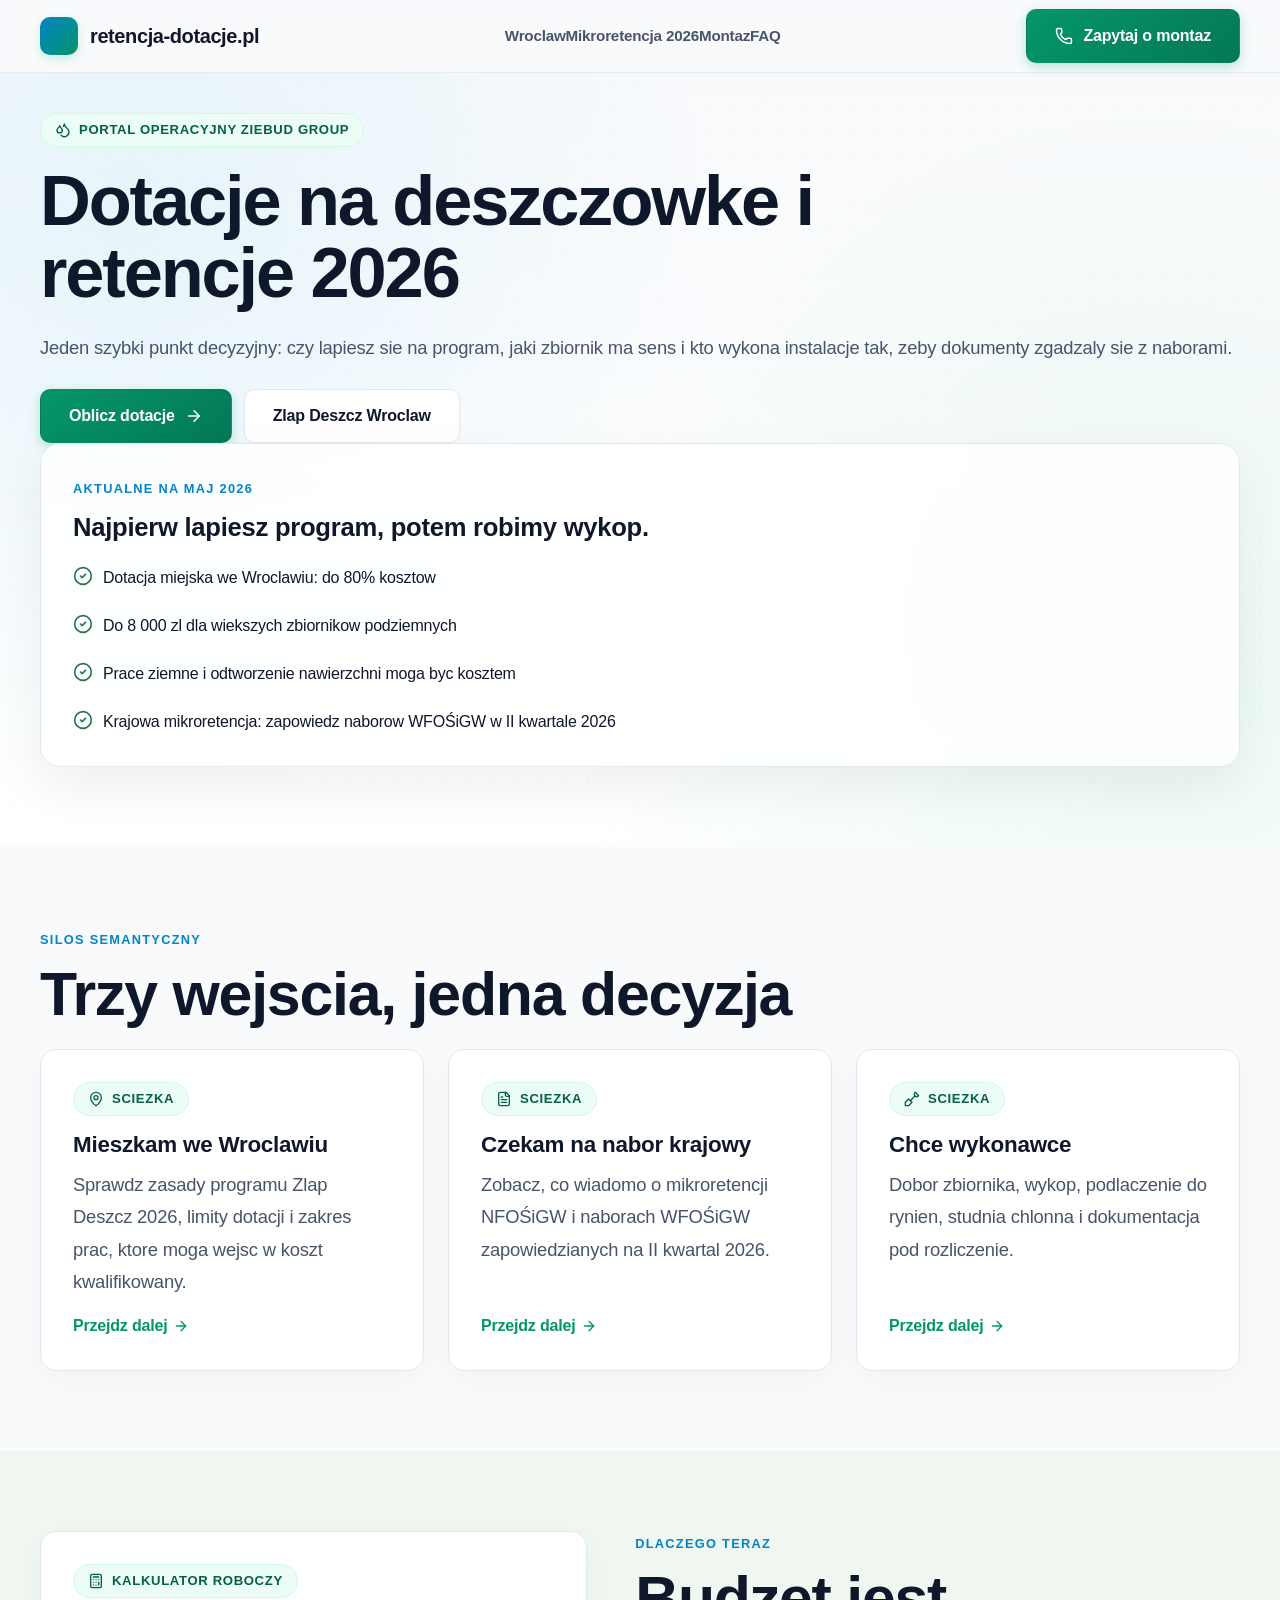
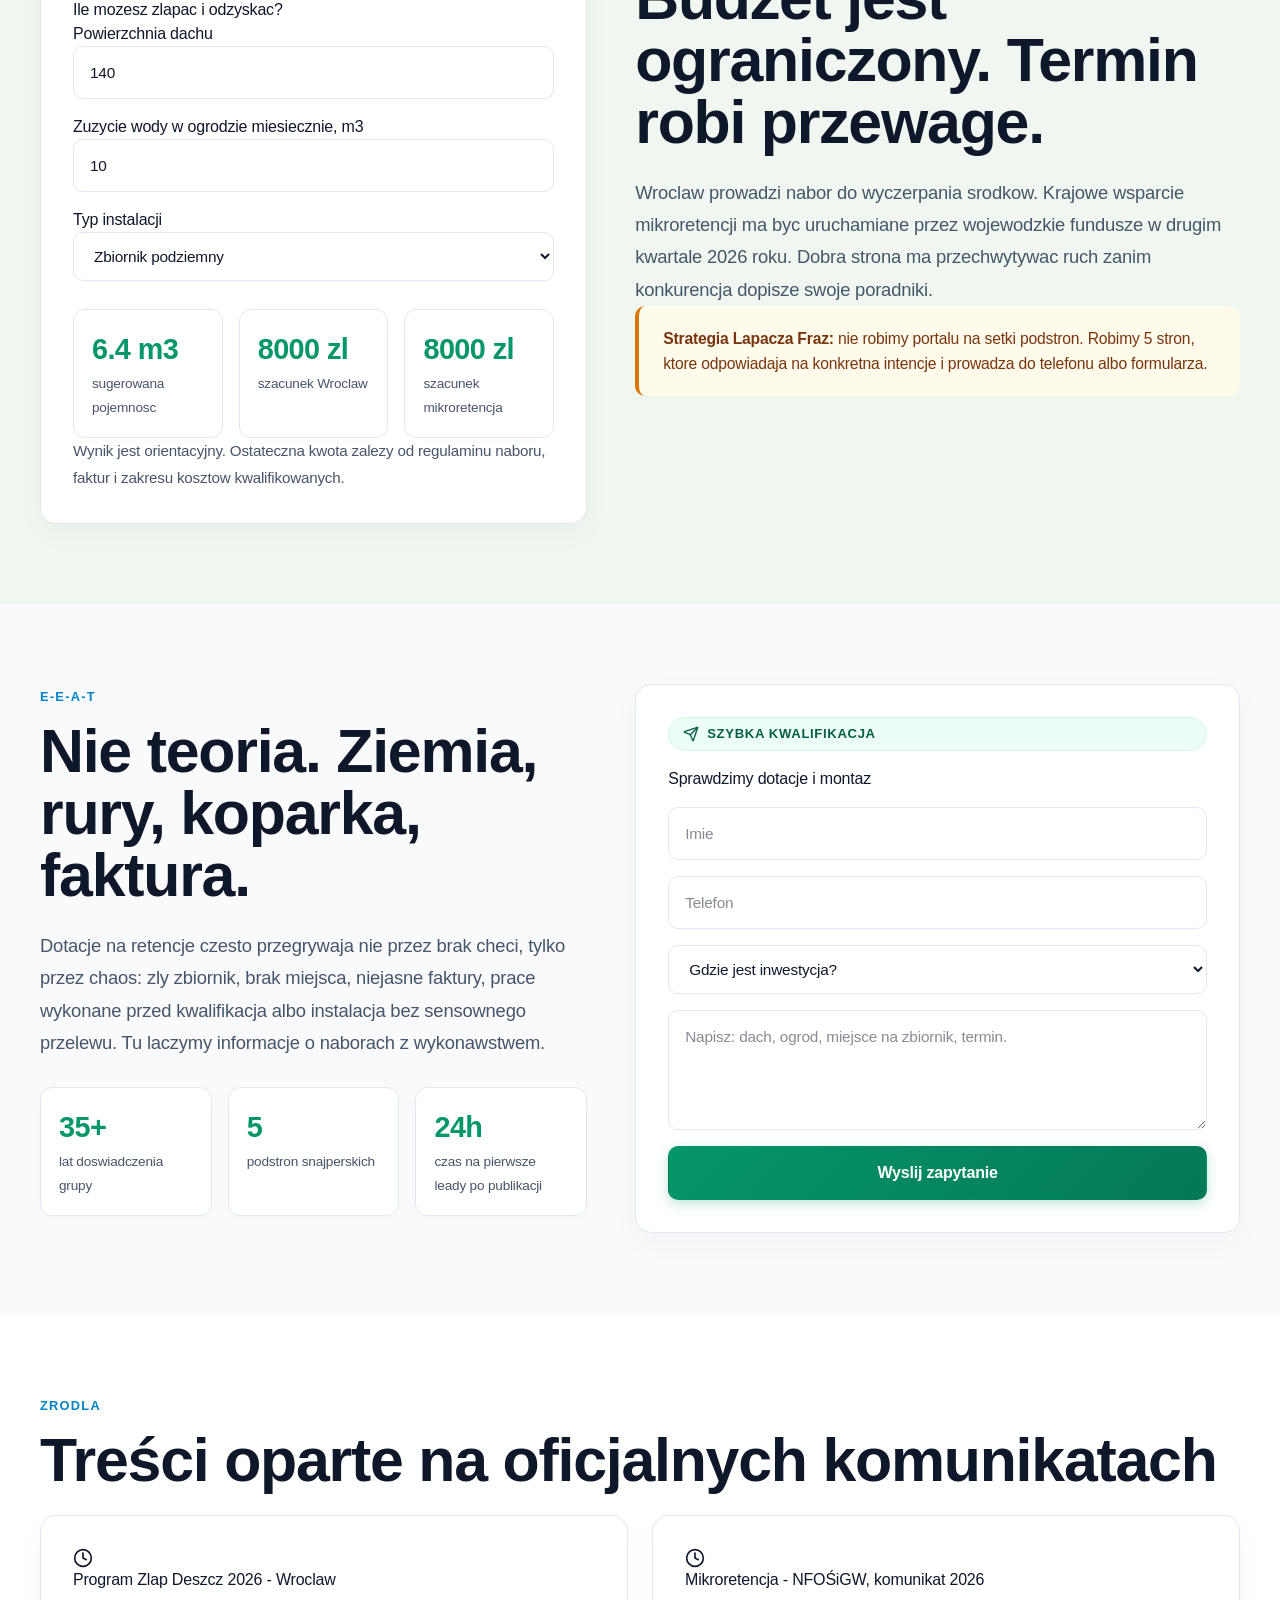
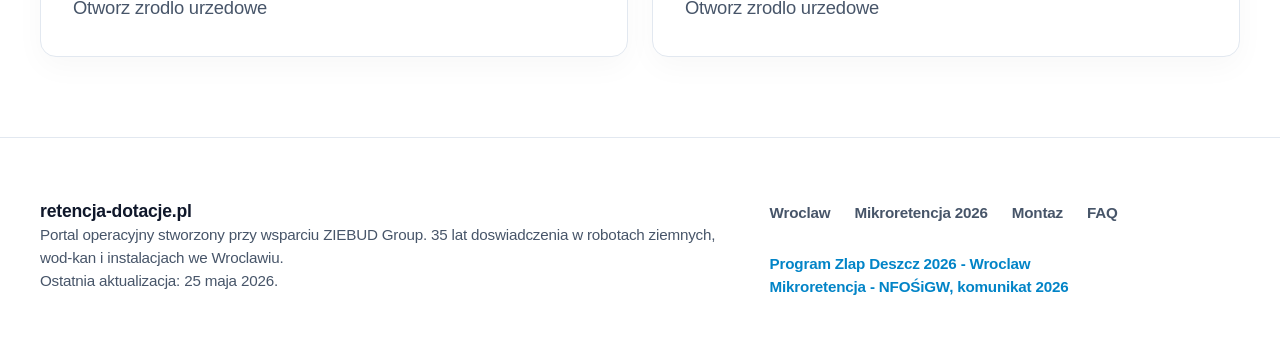
==== commit 473923d9: "Force browser cache reload for premium CSS style by adding v=2 parameter" ====
--- a/index.html
+++ b/index.html
@@ -1 +1 @@
-<!DOCTYPE html><!--euFIlWu1_WFscnJXIL9e5--><html lang="pl"><head><meta charSet="utf-8"/><meta name="viewport" content="width=device-width, initial-scale=1"/><link rel="stylesheet" href="/_next/static/css/0559495da978e149.css" data-precedence="next"/><link rel="preload" as="script" fetchPriority="low" href="/_next/static/chunks/webpack-5b79173195380713.js"/><script src="/_next/static/chunks/6fe292aa-e0ec2ab9f0ce6bb7.js" async=""></script><script src="/_next/static/chunks/146-1bafdb6c616a2346.js" async=""></script><script src="/_next/static/chunks/main-app-8f749c97ccbae263.js" async=""></script><script src="/_next/static/chunks/400-a017da0691df664d.js" async=""></script><script src="/_next/static/chunks/app/page-b6b6d188ca9596c4.js" async=""></script><title>Dotacje na deszczowke i retencje 2026 | Retencja Dotacje</title><meta name="description" content="Aktualne dotacje na deszczowke, Zlap Deszcz Wroclaw 2026, mikroretencja i montaz zbiornikow podziemnych."/><meta property="og:title" content="Retencja Dotacje 2026"/><meta property="og:description" content="Kalkulator, zasady i montaz zbiornikow na deszczowke."/><meta property="og:url" content="https://retencja-dotacje.pl"/><meta property="og:site_name" content="retencja-dotacje.pl"/><meta property="og:locale" content="pl_PL"/><meta property="og:type" content="website"/><meta name="twitter:card" content="summary"/><meta name="twitter:title" content="Retencja Dotacje 2026"/><meta name="twitter:description" content="Kalkulator, zasady i montaz zbiornikow na deszczowke."/><script src="/_next/static/chunks/polyfills-42372ed130431b0a.js" noModule=""></script></head><body><div hidden=""><!--$--><!--/$--></div><script type="application/ld+json">{"@context":"https://schema.org","@type":"LocalBusiness","name":"Retencja Dotacje by ZIEBUD Group","url":"https://retencja-dotacje.pl","telephone":"+48 602 481 688","email":"ziebudexpert@gmail.com","areaServed":["Wroclaw","Dolny Slask"],"description":"Portal operacyjny o dotacjach na deszczowke i mikroretencje, tworzony przy wsparciu ZIEBUD Group.","knowsAbout":["zbiorniki na deszczowke","mikroretencja","Zlap Deszcz Wroclaw","montaz zbiornikow podziemnych"]}</script><script type="application/ld+json">{"@context":"https://schema.org","@type":"FAQPage","mainEntity":[{"@type":"Question","name":"Ile wynosi dotacja Zlap Deszcz we Wroclawiu w 2026 roku?","acceptedAnswer":{"@type":"Answer","text":"Wedlug miejskiej informacji o edycji 2026 dotacja moze pokryc do 80% kosztow. Limit dla osob fizycznych wynosi do 5 000 zl, a przy wiekszych zbiornikach podziemnych do 8 000 zl. Wspolnoty i spoldzielnie moga otrzymac do 10 000 zl."}},{"@type":"Question","name":"Czy prace ziemne pod zbiornik moga wejsc w koszty kwalifikowane?","acceptedAnswer":{"@type":"Answer","text":"Tak, w programie miejskim Wroclawia wskazano, ze wsparcie obejmuje zakup i montaz instalacji, a takze prace ziemne i odtworzenie nawierzchni po inwestycji."}},{"@type":"Question","name":"Czy krajowa Moja Woda dziala w 2026 roku?","acceptedAnswer":{"@type":"Answer","text":"Stary program Moja Woda byl realizowany w poprzednich latach. W 2026 NFOŚiGW komunikuje nowy typ projektow mikroretencyjnych, w ktorym wojewodzkie fundusze maja oglaszac nabory dla osob fizycznych w II kwartale 2026 roku."}},{"@type":"Question","name":"Jaki zbiornik wybrac pod dotacje?","acceptedAnswer":{"@type":"Answer","text":"Najbezpieczniej dobrac zbiornik do powierzchni dachu, miejsca na dzialce i sposobu wykorzystania wody. Dla wiekszosci domow sprawdza sie zbiornik podziemny 2-5 m3 z filtrem, przelewem i mozliwoscia podlewania ogrodu."}},{"@type":"Question","name":"Czy trzeba miec pozwolenie na zbiornik na deszczowke?","acceptedAnswer":{"@type":"Answer","text":"Dla typowych przydomowych instalacji zwykle wystarcza poprawny projekt i zgodnosc z regulaminem dotacji, ale konkretne wymagania zaleza od pojemnosci, sposobu posadowienia i lokalnych warunkow. Przed montazem warto sprawdzic dokumenty naboru."}}]}</script><header class="nav"><div class="container nav-inner"><a class="brand" href="/"><span class="brand-mark" aria-hidden="true"></span><span>retencja-dotacje.pl</span></a><nav class="nav-links" aria-label="Glowne"><a href="/zlap-deszcz-wroclaw">Wroclaw</a><a href="/mikroretencja-2026">Mikroretencja 2026</a><a href="/montaz-zbiornikow-na-deszczowke-wroclaw">Montaz</a><a href="/faq-zbiorniki-dotacje">FAQ</a></nav><a class="button" href="tel:+48602481688"><svg xmlns="http://www.w3.org/2000/svg" width="18" height="18" viewBox="0 0 24 24" fill="none" stroke="currentColor" stroke-width="2" stroke-linecap="round" stroke-linejoin="round" class="lucide lucide-phone" aria-hidden="true"><path d="M13.832 16.568a1 1 0 0 0 1.213-.303l.355-.465A2 2 0 0 1 17 15h3a2 2 0 0 1 2 2v3a2 2 0 0 1-2 2A18 18 0 0 1 2 4a2 2 0 0 1 2-2h3a2 2 0 0 1 2 2v3a2 2 0 0 1-.8 1.6l-.468.351a1 1 0 0 0-.292 1.233 14 14 0 0 0 6.392 6.384"></path></svg><span>Zapytaj o montaz</span></a></div></header><main><section class="hero"><div class="container hero-inner"><div><span class="pill"><svg xmlns="http://www.w3.org/2000/svg" width="16" height="16" viewBox="0 0 24 24" fill="none" stroke="currentColor" stroke-width="2" stroke-linecap="round" stroke-linejoin="round" class="lucide lucide-droplets" aria-hidden="true"><path d="M7 16.3c2.2 0 4-1.83 4-4.05 0-1.16-.57-2.26-1.71-3.19S7.29 6.75 7 5.3c-.29 1.45-1.14 2.84-2.29 3.76S3 11.1 3 12.25c0 2.22 1.8 4.05 4 4.05z"></path><path d="M12.56 6.6A10.97 10.97 0 0 0 14 3.02c.5 2.5 2 4.9 4 6.5s3 3.5 3 5.5a6.98 6.98 0 0 1-11.91 4.97"></path></svg>Portal operacyjny ZIEBUD Group</span><h1>Dotacje na deszczowke i retencje 2026</h1><p class="lead">Jeden szybki punkt decyzyjny: czy lapiesz sie na program, jaki zbiornik ma sens i kto wykona instalacje tak, zeby dokumenty zgadzaly sie z naborami.</p><div style="display:flex;flex-wrap:wrap;gap:12px;margin-top:24px"><a class="button" href="#kalkulator">Oblicz dotacje <svg xmlns="http://www.w3.org/2000/svg" width="18" height="18" viewBox="0 0 24 24" fill="none" stroke="currentColor" stroke-width="2" stroke-linecap="round" stroke-linejoin="round" class="lucide lucide-arrow-right" aria-hidden="true"><path d="M5 12h14"></path><path d="m12 5 7 7-7 7"></path></svg></a><a class="button secondary" href="/zlap-deszcz-wroclaw">Zlap Deszcz Wroclaw</a></div></div><div class="hero-panel"><span class="eyebrow">Aktualne na maj 2026</span><h2>Najpierw lapiesz program, potem robimy wykop.</h2><div class="grid"><p style="display:flex;gap:10px;margin:0"><svg xmlns="http://www.w3.org/2000/svg" width="20" height="20" viewBox="0 0 24 24" fill="none" stroke="#24784d" stroke-width="2" stroke-linecap="round" stroke-linejoin="round" class="lucide lucide-circle-check" aria-hidden="true"><circle cx="12" cy="12" r="10"></circle><path d="m9 12 2 2 4-4"></path></svg><span>Dotacja miejska we Wroclawiu: do 80% kosztow</span></p><p style="display:flex;gap:10px;margin:0"><svg xmlns="http://www.w3.org/2000/svg" width="20" height="20" viewBox="0 0 24 24" fill="none" stroke="#24784d" stroke-width="2" stroke-linecap="round" stroke-linejoin="round" class="lucide lucide-circle-check" aria-hidden="true"><circle cx="12" cy="12" r="10"></circle><path d="m9 12 2 2 4-4"></path></svg><span>Do 8 000 zl dla wiekszych zbiornikow podziemnych</span></p><p style="display:flex;gap:10px;margin:0"><svg xmlns="http://www.w3.org/2000/svg" width="20" height="20" viewBox="0 0 24 24" fill="none" stroke="#24784d" stroke-width="2" stroke-linecap="round" stroke-linejoin="round" class="lucide lucide-circle-check" aria-hidden="true"><circle cx="12" cy="12" r="10"></circle><path d="m9 12 2 2 4-4"></path></svg><span>Prace ziemne i odtworzenie nawierzchni moga byc kosztem</span></p><p style="display:flex;gap:10px;margin:0"><svg xmlns="http://www.w3.org/2000/svg" width="20" height="20" viewBox="0 0 24 24" fill="none" stroke="#24784d" stroke-width="2" stroke-linecap="round" stroke-linejoin="round" class="lucide lucide-circle-check" aria-hidden="true"><circle cx="12" cy="12" r="10"></circle><path d="m9 12 2 2 4-4"></path></svg><span>Krajowa mikroretencja: zapowiedz naborow WFOŚiGW w II kwartale 2026</span></p></div></div></div></section><section class="section"><div class="container"><span class="eyebrow">Silos semantyczny</span><h2 class="section-title">Trzy wejscia, jedna decyzja</h2><div class="grid route-grid"><a class="card route-card" href="/zlap-deszcz-wroclaw"><div><span class="pill"><svg xmlns="http://www.w3.org/2000/svg" width="16" height="16" viewBox="0 0 24 24" fill="none" stroke="currentColor" stroke-width="2" stroke-linecap="round" stroke-linejoin="round" class="lucide lucide-map-pin" aria-hidden="true"><path d="M20 10c0 4.993-5.539 10.193-7.399 11.799a1 1 0 0 1-1.202 0C9.539 20.193 4 14.993 4 10a8 8 0 0 1 16 0"></path><circle cx="12" cy="10" r="3"></circle></svg>Sciezka</span><h3>Mieszkam we Wroclawiu</h3><p class="lead">Sprawdz zasady programu Zlap Deszcz 2026, limity dotacji i zakres prac, ktore moga wejsc w koszt kwalifikowany.</p></div><strong>Przejdz dalej <svg xmlns="http://www.w3.org/2000/svg" width="16" height="16" viewBox="0 0 24 24" fill="none" stroke="currentColor" stroke-width="2" stroke-linecap="round" stroke-linejoin="round" class="lucide lucide-arrow-right" aria-hidden="true" style="vertical-align:middle"><path d="M5 12h14"></path><path d="m12 5 7 7-7 7"></path></svg></strong></a><a class="card route-card" href="/mikroretencja-2026"><div><span class="pill"><svg xmlns="http://www.w3.org/2000/svg" width="16" height="16" viewBox="0 0 24 24" fill="none" stroke="currentColor" stroke-width="2" stroke-linecap="round" stroke-linejoin="round" class="lucide lucide-file-text" aria-hidden="true"><path d="M15 2H6a2 2 0 0 0-2 2v16a2 2 0 0 0 2 2h12a2 2 0 0 0 2-2V7Z"></path><path d="M14 2v4a2 2 0 0 0 2 2h4"></path><path d="M10 9H8"></path><path d="M16 13H8"></path><path d="M16 17H8"></path></svg>Sciezka</span><h3>Czekam na nabor krajowy</h3><p class="lead">Zobacz, co wiadomo o mikroretencji NFOŚiGW i naborach WFOŚiGW zapowiedzianych na II kwartal 2026.</p></div><strong>Przejdz dalej <svg xmlns="http://www.w3.org/2000/svg" width="16" height="16" viewBox="0 0 24 24" fill="none" stroke="currentColor" stroke-width="2" stroke-linecap="round" stroke-linejoin="round" class="lucide lucide-arrow-right" aria-hidden="true" style="vertical-align:middle"><path d="M5 12h14"></path><path d="m12 5 7 7-7 7"></path></svg></strong></a><a class="card route-card" href="/montaz-zbiornikow-na-deszczowke-wroclaw"><div><span class="pill"><svg xmlns="http://www.w3.org/2000/svg" width="16" height="16" viewBox="0 0 24 24" fill="none" stroke="currentColor" stroke-width="2" stroke-linecap="round" stroke-linejoin="round" class="lucide lucide-shovel" aria-hidden="true"><path d="M2 22v-5l5-5 5 5-5 5z"></path><path d="M9.5 14.5 16 8"></path><path d="m17 2 5 5-.5.5a3.53 3.53 0 0 1-5 0s0 0 0 0a3.53 3.53 0 0 1 0-5L17 2"></path></svg>Sciezka</span><h3>Chce wykonawce</h3><p class="lead">Dobor zbiornika, wykop, podlaczenie do rynien, studnia chlonna i dokumentacja pod rozliczenie.</p></div><strong>Przejdz dalej <svg xmlns="http://www.w3.org/2000/svg" width="16" height="16" viewBox="0 0 24 24" fill="none" stroke="currentColor" stroke-width="2" stroke-linecap="round" stroke-linejoin="round" class="lucide lucide-arrow-right" aria-hidden="true" style="vertical-align:middle"><path d="M5 12h14"></path><path d="m12 5 7 7-7 7"></path></svg></strong></a></div></div></section><section class="section" style="background:#eff7f0"><div class="container two-col"><div class="card" id="kalkulator"><span class="pill"><svg xmlns="http://www.w3.org/2000/svg" width="16" height="16" viewBox="0 0 24 24" fill="none" stroke="currentColor" stroke-width="2" stroke-linecap="round" stroke-linejoin="round" class="lucide lucide-calculator" aria-hidden="true"><rect width="16" height="20" x="4" y="2" rx="2"></rect><line x1="8" x2="16" y1="6" y2="6"></line><line x1="16" x2="16" y1="14" y2="18"></line><path d="M16 10h.01"></path><path d="M12 10h.01"></path><path d="M8 10h.01"></path><path d="M12 14h.01"></path><path d="M8 14h.01"></path><path d="M12 18h.01"></path><path d="M8 18h.01"></path></svg>Kalkulator roboczy</span><h2>Ile mozesz zlapac i odzyskac?</h2><div class="form"><label>Powierzchnia dachu<input min="40" max="500" type="number" value="140"/></label><label>Zuzycie wody w ogrodzie miesiecznie, m3<input min="1" max="60" type="number" value="10"/></label><label>Typ instalacji<select><option value="underground" selected="">Zbiornik podziemny</option><option value="above">Zbiornik naziemny</option></select></label></div><div class="stat-row"><div class="stat"><strong>6.4<!-- --> m3</strong><span>sugerowana pojemnosc</span></div><div class="stat"><strong>8000<!-- --> zl</strong><span>szacunek Wroclaw</span></div><div class="stat"><strong>8000<!-- --> zl</strong><span>szacunek mikroretencja</span></div></div><p class="lead" style="font-size:0.95rem">Wynik jest orientacyjny. Ostateczna kwota zalezy od regulaminu naboru, faktur i zakresu kosztow kwalifikowanych.</p></div><div><span class="eyebrow">Dlaczego teraz</span><h2 class="section-title">Budzet jest ograniczony. Termin robi przewage.</h2><p class="lead">Wroclaw prowadzi nabor do wyczerpania srodkow. Krajowe wsparcie mikroretencji ma byc uruchamiane przez wojewodzkie fundusze w drugim kwartale 2026 roku. Dobra strona ma przechwytywac ruch zanim konkurencja dopisze swoje poradniki.</p><div class="notice"><strong>Strategia Lapacza Fraz:</strong> nie robimy portalu na setki podstron. Robimy 5 stron, ktore odpowiadaja na konkretna intencje i prowadza do telefonu albo formularza.</div></div></div></section><section class="section"><div class="container two-col"><div><span class="eyebrow">E-E-A-T</span><h2 class="section-title">Nie teoria. Ziemia, rury, koparka, faktura.</h2><p class="lead">Dotacje na retencje czesto przegrywaja nie przez brak checi, tylko przez chaos: zly zbiornik, brak miejsca, niejasne faktury, prace wykonane przed kwalifikacja albo instalacja bez sensownego przelewu. Tu laczymy informacje o naborach z wykonawstwem.</p><div class="stat-row"><div class="stat"><strong>35+</strong><span>lat doswiadczenia grupy</span></div><div class="stat"><strong>5</strong><span>podstron snajperskich</span></div><div class="stat"><strong>24h</strong><span>czas na pierwsze leady po publikacji</span></div></div></div><form class="card form" id="kontakt" action="javascript:throw new Error(&#x27;React form unexpectedly submitted.&#x27;)"><span class="pill"><svg xmlns="http://www.w3.org/2000/svg" width="16" height="16" viewBox="0 0 24 24" fill="none" stroke="currentColor" stroke-width="2" stroke-linecap="round" stroke-linejoin="round" class="lucide lucide-send" aria-hidden="true"><path d="M14.536 21.686a.5.5 0 0 0 .937-.024l6.5-19a.496.496 0 0 0-.635-.635l-19 6.5a.5.5 0 0 0-.024.937l7.93 3.18a2 2 0 0 1 1.112 1.11z"></path><path d="m21.854 2.147-10.94 10.939"></path></svg>Szybka kwalifikacja</span><h2>Sprawdzimy dotacje i montaz</h2><input aria-label="Imie" placeholder="Imie" required="" name="name"/><input aria-label="Telefon" placeholder="Telefon" required="" name="phone"/><select aria-label="Lokalizacja" name="location" required=""><option value="">Gdzie jest inwestycja?</option><option>Wroclaw</option><option>Dolny Slask</option><option>Inny region</option></select><textarea aria-label="Opis" name="message" placeholder="Napisz: dach, ogrod, miejsce na zbiornik, termin." required=""></textarea><input style="display:none" tabindex="-1" aria-hidden="true" name="company"/><button class="button" type="submit">Wyslij zapytanie</button></form></div></section><section class="section" style="background:#ffffff"><div class="container"><span class="eyebrow">Zrodla</span><h2 class="section-title">Treści oparte na oficjalnych komunikatach</h2><div class="grid" style="grid-template-columns:repeat(auto-fit, minmax(260px, 1fr))"><a class="card" href="https://www.wroclaw.pl/zielony-wroclaw/zlap-deszcz" rel="noreferrer" target="_blank"><svg xmlns="http://www.w3.org/2000/svg" width="20" height="20" viewBox="0 0 24 24" fill="none" stroke="currentColor" stroke-width="2" stroke-linecap="round" stroke-linejoin="round" class="lucide lucide-clock" aria-hidden="true"><circle cx="12" cy="12" r="10"></circle><polyline points="12 6 12 12 16 14"></polyline></svg><h3>Program Zlap Deszcz 2026 - Wroclaw</h3><p class="lead">Otworz zrodlo urzedowe</p></a><a class="card" href="https://www.gov.pl/web/nfosigw/mikroretencja-w-domach-i-ogrodach--wkrotce-nabory-dla-grantobiorcow" rel="noreferrer" target="_blank"><svg xmlns="http://www.w3.org/2000/svg" width="20" height="20" viewBox="0 0 24 24" fill="none" stroke="currentColor" stroke-width="2" stroke-linecap="round" stroke-linejoin="round" class="lucide lucide-clock" aria-hidden="true"><circle cx="12" cy="12" r="10"></circle><polyline points="12 6 12 12 16 14"></polyline></svg><h3>Mikroretencja - NFOŚiGW, komunikat 2026</h3><p class="lead">Otworz zrodlo urzedowe</p></a></div></div></section></main><!--$--><!--/$--><footer class="footer"><div class="container grid" style="grid-template-columns:1.2fr 0.8fr;gap:24px"><div><strong>retencja-dotacje.pl</strong><p>Portal operacyjny stworzony przy wsparciu ZIEBUD Group. 35 lat doswiadczenia w robotach ziemnych, wod-kan i instalacjach we Wroclawiu.</p><p>Ostatnia aktualizacja: <!-- -->25 maja 2026<!-- -->.</p></div><div class="grid"><div class="nav-links" style="display:flex;flex-wrap:wrap"><a href="/zlap-deszcz-wroclaw">Wroclaw</a><a href="/mikroretencja-2026">Mikroretencja 2026</a><a href="/montaz-zbiornikow-na-deszczowke-wroclaw">Montaz</a><a href="/faq-zbiorniki-dotacje">FAQ</a></div><div class="source-list"><p><a href="https://www.wroclaw.pl/zielony-wroclaw/zlap-deszcz" rel="noreferrer" target="_blank">Program Zlap Deszcz 2026 - Wroclaw</a></p><p><a href="https://www.gov.pl/web/nfosigw/mikroretencja-w-domach-i-ogrodach--wkrotce-nabory-dla-grantobiorcow" rel="noreferrer" target="_blank">Mikroretencja - NFOŚiGW, komunikat 2026</a></p></div></div></div></footer><script>addEventListener("submit",function(a){if(!a.defaultPrevented){var c=a.target,d=a.submitter,e=c.action,b=d;if(d){var f=d.getAttribute("formAction");null!=f&&(e=f,b=null)}"javascript:throw new Error('React form unexpectedly submitted.')"===e&&(a.preventDefault(),b?(a=document.createElement("input"),a.name=b.name,a.value=b.value,b.parentNode.insertBefore(a,b),b=new FormData(c),a.parentNode.removeChild(a)):b=new FormData(c),a=c.ownerDocument||c,(a.$$reactFormReplay=a.$$reactFormReplay||[]).push(c,d,b))}});</script><script src="/_next/static/chunks/webpack-5b79173195380713.js" id="_R_" async=""></script><script>(self.__next_f=self.__next_f||[]).push([0])</script><script>self.__next_f.push([1,"1:\"$Sreact.fragment\"\n3:I[4400,[\"400\",\"static/chunks/400-a017da0691df664d.js\",\"974\",\"static/chunks/app/page-b6b6d188ca9596c4.js\"],\"\"]\na:I[6287,[],\"\"]\n:HL[\"/_next/static/css/0559495da978e149.css\",\"style\"]\n2:T6e3,"])</script><script>self.__next_f.push([1,"{\"@context\":\"https://schema.org\",\"@type\":\"FAQPage\",\"mainEntity\":[{\"@type\":\"Question\",\"name\":\"Ile wynosi dotacja Zlap Deszcz we Wroclawiu w 2026 roku?\",\"acceptedAnswer\":{\"@type\":\"Answer\",\"text\":\"Wedlug miejskiej informacji o edycji 2026 dotacja moze pokryc do 80% kosztow. Limit dla osob fizycznych wynosi do 5 000 zl, a przy wiekszych zbiornikach podziemnych do 8 000 zl. Wspolnoty i spoldzielnie moga otrzymac do 10 000 zl.\"}},{\"@type\":\"Question\",\"name\":\"Czy prace ziemne pod zbiornik moga wejsc w koszty kwalifikowane?\",\"acceptedAnswer\":{\"@type\":\"Answer\",\"text\":\"Tak, w programie miejskim Wroclawia wskazano, ze wsparcie obejmuje zakup i montaz instalacji, a takze prace ziemne i odtworzenie nawierzchni po inwestycji.\"}},{\"@type\":\"Question\",\"name\":\"Czy krajowa Moja Woda dziala w 2026 roku?\",\"acceptedAnswer\":{\"@type\":\"Answer\",\"text\":\"Stary program Moja Woda byl realizowany w poprzednich latach. W 2026 NFOŚiGW komunikuje nowy typ projektow mikroretencyjnych, w ktorym wojewodzkie fundusze maja oglaszac nabory dla osob fizycznych w II kwartale 2026 roku.\"}},{\"@type\":\"Question\",\"name\":\"Jaki zbiornik wybrac pod dotacje?\",\"acceptedAnswer\":{\"@type\":\"Answer\",\"text\":\"Najbezpieczniej dobrac zbiornik do powierzchni dachu, miejsca na dzialce i sposobu wykorzystania wody. Dla wiekszosci domow sprawdza sie zbiornik podziemny 2-5 m3 z filtrem, przelewem i mozliwoscia podlewania ogrodu.\"}},{\"@type\":\"Question\",\"name\":\"Czy trzeba miec pozwolenie na zbiornik na deszczowke?\",\"acceptedAnswer\":{\"@type\":\"Answer\",\"text\":\"Dla typowych przydomowych instalacji zwykle wystarcza poprawny projekt i zgodnosc z regulaminem dotacji, ale konkretne wymagania zaleza od pojemnosci, sposobu posadowienia i lokalnych warunkow. Przed montazem warto sprawdzic dokumenty naboru.\"}}]}"])</script><script>self.__next_f.push([1,"0:{\"P\":null,\"b\":\"euFIlWu1-WFscnJXIL9e5\",\"p\":\"\",\"c\":[\"\",\"\"],\"i\":false,\"f\":[[[\"\",{\"children\":[\"__PAGE__\",{}]},\"$undefined\",\"$undefined\",true],[\"\",[\"$\",\"$1\",\"c\",{\"children\":[[[\"$\",\"link\",\"0\",{\"rel\":\"stylesheet\",\"href\":\"/_next/static/css/0559495da978e149.css\",\"precedence\":\"next\",\"crossOrigin\":\"$undefined\",\"nonce\":\"$undefined\"}]],[\"$\",\"html\",null,{\"lang\":\"pl\",\"children\":[\"$\",\"body\",null,{\"children\":[[\"$\",\"script\",null,{\"type\":\"application/ld+json\",\"dangerouslySetInnerHTML\":{\"__html\":\"{\\\"@context\\\":\\\"https://schema.org\\\",\\\"@type\\\":\\\"LocalBusiness\\\",\\\"name\\\":\\\"Retencja Dotacje by ZIEBUD Group\\\",\\\"url\\\":\\\"https://retencja-dotacje.pl\\\",\\\"telephone\\\":\\\"+48 602 481 688\\\",\\\"email\\\":\\\"ziebudexpert@gmail.com\\\",\\\"areaServed\\\":[\\\"Wroclaw\\\",\\\"Dolny Slask\\\"],\\\"description\\\":\\\"Portal operacyjny o dotacjach na deszczowke i mikroretencje, tworzony przy wsparciu ZIEBUD Group.\\\",\\\"knowsAbout\\\":[\\\"zbiorniki na deszczowke\\\",\\\"mikroretencja\\\",\\\"Zlap Deszcz Wroclaw\\\",\\\"montaz zbiornikow podziemnych\\\"]}\"}}],[\"$\",\"script\",null,{\"type\":\"application/ld+json\",\"dangerouslySetInnerHTML\":{\"__html\":\"$2\"}}],[\"$\",\"header\",null,{\"className\":\"nav\",\"children\":[\"$\",\"div\",null,{\"className\":\"container nav-inner\",\"children\":[[\"$\",\"$L3\",null,{\"className\":\"brand\",\"href\":\"/\",\"children\":[[\"$\",\"span\",null,{\"className\":\"brand-mark\",\"aria-hidden\":\"true\"}],[\"$\",\"span\",null,{\"children\":\"retencja-dotacje.pl\"}]]}],[\"$\",\"nav\",null,{\"className\":\"nav-links\",\"aria-label\":\"Glowne\",\"children\":[[\"$\",\"$L3\",\"/zlap-deszcz-wroclaw\",{\"href\":\"/zlap-deszcz-wroclaw\",\"children\":\"Wroclaw\"}],[\"$\",\"$L3\",\"/mikroretencja-2026\",{\"href\":\"/mikroretencja-2026\",\"children\":\"Mikroretencja 2026\"}],[\"$\",\"$L3\",\"/montaz-zbiornikow-na-deszczowke-wroclaw\",{\"href\":\"/montaz-zbiornikow-na-deszczowke-wroclaw\",\"children\":\"Montaz\"}],[\"$\",\"$L3\",\"/faq-zbiorniki-dotacje\",{\"href\":\"/faq-zbiorniki-dotacje\",\"children\":\"FAQ\"}]]}],[\"$\",\"a\",null,{\"className\":\"button\",\"href\":\"tel:+48602481688\",\"children\":[[\"$\",\"svg\",null,{\"ref\":\"$undefined\",\"xmlns\":\"http://www.w3.org/2000/svg\",\"width\":18,\"height\":18,\"viewBox\":\"0 0 24 24\",\"fill\":\"none\",\"stroke\":\"currentColor\",\"strokeWidth\":2,\"strokeLinecap\":\"round\",\"strokeLinejoin\":\"round\",\"className\":\"lucide lucide-phone\",\"aria-hidden\":\"true\",\"children\":[\"$L4\",\"$undefined\"]}],\"$L5\"]}]]}]}],\"$L6\",\"$L7\"]}]}]]}],{\"children\":[\"__PAGE__\",\"$L8\",{},null,false]},null,false],\"$L9\",false]],\"m\":\"$undefined\",\"G\":[\"$a\",[]],\"s\":false,\"S\":true}\n"])</script><script>self.__next_f.push([1,"b:I[6957,[],\"\"]\nc:I[7369,[],\"\"]\n12:I[1968,[],\"ViewportBoundary\"]\n14:I[1968,[],\"MetadataBoundary\"]\n15:\"$Sreact.suspense\"\n4:[\"$\",\"path\",\"9njp5v\",{\"d\":\"M13.832 16.568a1 1 0 0 0 1.213-.303l.355-.465A2 2 0 0 1 17 15h3a2 2 0 0 1 2 2v3a2 2 0 0 1-2 2A18 18 0 0 1 2 4a2 2 0 0 1 2-2h3a2 2 0 0 1 2 2v3a2 2 0 0 1-.8 1.6l-.468.351a1 1 0 0 0-.292 1.233 14 14 0 0 0 6.392 6.384\"}]\n5:[\"$\",\"span\",null,{\"children\":\"Zapytaj o montaz\"}]\n"])</script><script>self.__next_f.push([1,"6:[\"$\",\"$Lb\",null,{\"parallelRouterKey\":\"children\",\"error\":\"$undefined\",\"errorStyles\":\"$undefined\",\"errorScripts\":\"$undefined\",\"template\":[\"$\",\"$Lc\",null,{}],\"templateStyles\":\"$undefined\",\"templateScripts\":\"$undefined\",\"notFound\":[[[\"$\",\"title\",null,{\"children\":\"404: This page could not be found.\"}],[\"$\",\"div\",null,{\"style\":{\"fontFamily\":\"system-ui,\\\"Segoe UI\\\",Roboto,Helvetica,Arial,sans-serif,\\\"Apple Color Emoji\\\",\\\"Segoe UI Emoji\\\"\",\"height\":\"100vh\",\"textAlign\":\"center\",\"display\":\"flex\",\"flexDirection\":\"column\",\"alignItems\":\"center\",\"justifyContent\":\"center\"},\"children\":[\"$\",\"div\",null,{\"children\":[[\"$\",\"style\",null,{\"dangerouslySetInnerHTML\":{\"__html\":\"body{color:#000;background:#fff;margin:0}.next-error-h1{border-right:1px solid rgba(0,0,0,.3)}@media (prefers-color-scheme:dark){body{color:#fff;background:#000}.next-error-h1{border-right:1px solid rgba(255,255,255,.3)}}\"}}],[\"$\",\"h1\",null,{\"className\":\"next-error-h1\",\"style\":{\"display\":\"inline-block\",\"margin\":\"0 20px 0 0\",\"padding\":\"0 23px 0 0\",\"fontSize\":24,\"fontWeight\":500,\"verticalAlign\":\"top\",\"lineHeight\":\"49px\"},\"children\":404}],[\"$\",\"div\",null,{\"style\":{\"display\":\"inline-block\"},\"children\":[\"$\",\"h2\",null,{\"style\":{\"fontSize\":14,\"fontWeight\":400,\"lineHeight\":\"49px\",\"margin\":0},\"children\":\"This page could not be found.\"}]}]]}]}]],[]],\"forbidden\":\"$undefined\",\"unauthorized\":\"$undefined\"}]\n"])</script><script>self.__next_f.push([1,"7:[\"$\",\"footer\",null,{\"className\":\"footer\",\"children\":[\"$\",\"div\",null,{\"className\":\"container grid\",\"style\":{\"gridTemplateColumns\":\"1.2fr 0.8fr\",\"gap\":24},\"children\":[[\"$\",\"div\",null,{\"children\":[[\"$\",\"strong\",null,{\"children\":\"retencja-dotacje.pl\"}],[\"$\",\"p\",null,{\"children\":\"Portal operacyjny stworzony przy wsparciu ZIEBUD Group. 35 lat doswiadczenia w robotach ziemnych, wod-kan i instalacjach we Wroclawiu.\"}],[\"$\",\"p\",null,{\"children\":[\"Ostatnia aktualizacja: \",\"25 maja 2026\",\".\"]}]]}],[\"$\",\"div\",null,{\"className\":\"grid\",\"children\":[[\"$\",\"div\",null,{\"className\":\"nav-links\",\"style\":{\"display\":\"flex\",\"flexWrap\":\"wrap\"},\"children\":[[\"$\",\"$L3\",\"/zlap-deszcz-wroclaw\",{\"href\":\"/zlap-deszcz-wroclaw\",\"children\":\"Wroclaw\"}],[\"$\",\"$L3\",\"/mikroretencja-2026\",{\"href\":\"/mikroretencja-2026\",\"children\":\"Mikroretencja 2026\"}],[\"$\",\"$L3\",\"/montaz-zbiornikow-na-deszczowke-wroclaw\",{\"href\":\"/montaz-zbiornikow-na-deszczowke-wroclaw\",\"children\":\"Montaz\"}],[\"$\",\"$L3\",\"/faq-zbiorniki-dotacje\",{\"href\":\"/faq-zbiorniki-dotacje\",\"children\":\"FAQ\"}]]}],[\"$\",\"div\",null,{\"className\":\"source-list\",\"children\":[[\"$\",\"p\",\"https://www.wroclaw.pl/zielony-wroclaw/zlap-deszcz\",{\"children\":[\"$\",\"a\",null,{\"href\":\"https://www.wroclaw.pl/zielony-wroclaw/zlap-deszcz\",\"rel\":\"noreferrer\",\"target\":\"_blank\",\"children\":\"Program Zlap Deszcz 2026 - Wroclaw\"}]}],[\"$\",\"p\",\"https://www.gov.pl/web/nfosigw/mikroretencja-w-domach-i-ogrodach--wkrotce-nabory-dla-grantobiorcow\",{\"children\":[\"$\",\"a\",null,{\"href\":\"https://www.gov.pl/web/nfosigw/mikroretencja-w-domach-i-ogrodach--wkrotce-nabory-dla-grantobiorcow\",\"rel\":\"noreferrer\",\"target\":\"_blank\",\"children\":\"Mikroretencja - NFOŚiGW, komunikat 2026\"}]}]]}]]}]]}]}]\n"])</script><script>self.__next_f.push([1,"8:[\"$\",\"$1\",\"c\",{\"children\":[[\"$\",\"main\",null,{\"children\":[[\"$\",\"section\",null,{\"className\":\"hero\",\"children\":[\"$\",\"div\",null,{\"className\":\"container hero-inner\",\"children\":[[\"$\",\"div\",null,{\"children\":[[\"$\",\"span\",null,{\"className\":\"pill\",\"children\":[[\"$\",\"svg\",null,{\"ref\":\"$undefined\",\"xmlns\":\"http://www.w3.org/2000/svg\",\"width\":16,\"height\":16,\"viewBox\":\"0 0 24 24\",\"fill\":\"none\",\"stroke\":\"currentColor\",\"strokeWidth\":2,\"strokeLinecap\":\"round\",\"strokeLinejoin\":\"round\",\"className\":\"lucide lucide-droplets\",\"aria-hidden\":\"true\",\"children\":[[\"$\",\"path\",\"1ptgy4\",{\"d\":\"M7 16.3c2.2 0 4-1.83 4-4.05 0-1.16-.57-2.26-1.71-3.19S7.29 6.75 7 5.3c-.29 1.45-1.14 2.84-2.29 3.76S3 11.1 3 12.25c0 2.22 1.8 4.05 4 4.05z\"}],[\"$\",\"path\",\"1sl1rz\",{\"d\":\"M12.56 6.6A10.97 10.97 0 0 0 14 3.02c.5 2.5 2 4.9 4 6.5s3 3.5 3 5.5a6.98 6.98 0 0 1-11.91 4.97\"}],\"$undefined\"]}],\"Portal operacyjny ZIEBUD Group\"]}],[\"$\",\"h1\",null,{\"children\":\"Dotacje na deszczowke i retencje 2026\"}],[\"$\",\"p\",null,{\"className\":\"lead\",\"children\":\"Jeden szybki punkt decyzyjny: czy lapiesz sie na program, jaki zbiornik ma sens i kto wykona instalacje tak, zeby dokumenty zgadzaly sie z naborami.\"}],[\"$\",\"div\",null,{\"style\":{\"display\":\"flex\",\"flexWrap\":\"wrap\",\"gap\":12,\"marginTop\":24},\"children\":[[\"$\",\"a\",null,{\"className\":\"button\",\"href\":\"#kalkulator\",\"children\":[\"Oblicz dotacje \",[\"$\",\"svg\",null,{\"ref\":\"$undefined\",\"xmlns\":\"http://www.w3.org/2000/svg\",\"width\":18,\"height\":18,\"viewBox\":\"0 0 24 24\",\"fill\":\"none\",\"stroke\":\"currentColor\",\"strokeWidth\":2,\"strokeLinecap\":\"round\",\"strokeLinejoin\":\"round\",\"className\":\"lucide lucide-arrow-right\",\"aria-hidden\":\"true\",\"children\":[[\"$\",\"path\",\"1ays0h\",{\"d\":\"M5 12h14\"}],[\"$\",\"path\",\"xquz4c\",{\"d\":\"m12 5 7 7-7 7\"}],\"$undefined\"]}]]}],[\"$\",\"$L3\",null,{\"className\":\"button secondary\",\"href\":\"/zlap-deszcz-wroclaw\",\"children\":\"Zlap Deszcz Wroclaw\"}]]}]]}],[\"$\",\"div\",null,{\"className\":\"hero-panel\",\"children\":[[\"$\",\"span\",null,{\"className\":\"eyebrow\",\"children\":\"Aktualne na maj 2026\"}],[\"$\",\"h2\",null,{\"children\":\"Najpierw lapiesz program, potem robimy wykop.\"}],[\"$\",\"div\",null,{\"className\":\"grid\",\"children\":[[\"$\",\"p\",\"Dotacja miejska we Wroclawiu: do 80% kosztow\",{\"style\":{\"display\":\"flex\",\"gap\":10,\"margin\":0},\"children\":[[\"$\",\"svg\",null,{\"ref\":\"$undefined\",\"xmlns\":\"http://www.w3.org/2000/svg\",\"width\":20,\"height\":20,\"viewBox\":\"0 0 24 24\",\"fill\":\"none\",\"stroke\":\"#24784d\",\"strokeWidth\":2,\"strokeLinecap\":\"round\",\"strokeLinejoin\":\"round\",\"className\":\"lucide lucide-circle-check\",\"aria-hidden\":\"true\",\"children\":[[\"$\",\"circle\",\"1mglay\",{\"cx\":\"12\",\"cy\":\"12\",\"r\":\"10\"}],[\"$\",\"path\",\"dzmm74\",{\"d\":\"m9 12 2 2 4-4\"}],\"$undefined\"]}],[\"$\",\"span\",null,{\"children\":\"Dotacja miejska we Wroclawiu: do 80% kosztow\"}]]}],[\"$\",\"p\",\"Do 8 000 zl dla wiekszych zbiornikow podziemnych\",{\"style\":{\"display\":\"flex\",\"gap\":10,\"margin\":0},\"children\":[[\"$\",\"svg\",null,{\"ref\":\"$undefined\",\"xmlns\":\"http://www.w3.org/2000/svg\",\"width\":20,\"height\":20,\"viewBox\":\"0 0 24 24\",\"fill\":\"none\",\"stroke\":\"#24784d\",\"strokeWidth\":2,\"strokeLinecap\":\"round\",\"strokeLinejoin\":\"round\",\"className\":\"lucide lucide-circle-check\",\"aria-hidden\":\"true\",\"children\":[[\"$\",\"circle\",\"1mglay\",{\"cx\":\"12\",\"cy\":\"12\",\"r\":\"10\"}],[\"$\",\"path\",\"dzmm74\",{\"d\":\"m9 12 2 2 4-4\"}],\"$undefined\"]}],[\"$\",\"span\",null,{\"children\":\"Do 8 000 zl dla wiekszych zbiornikow podziemnych\"}]]}],[\"$\",\"p\",\"Prace ziemne i odtworzenie nawierzchni moga byc kosztem\",{\"style\":{\"display\":\"flex\",\"gap\":10,\"margin\":0},\"children\":[[\"$\",\"svg\",null,{\"ref\":\"$undefined\",\"xmlns\":\"http://www.w3.org/2000/svg\",\"width\":20,\"height\":20,\"viewBox\":\"0 0 24 24\",\"fill\":\"none\",\"stroke\":\"#24784d\",\"strokeWidth\":2,\"strokeLinecap\":\"round\",\"strokeLinejoin\":\"round\",\"className\":\"lucide lucide-circle-check\",\"aria-hidden\":\"true\",\"children\":[[\"$\",\"circle\",\"1mglay\",{\"cx\":\"12\",\"cy\":\"12\",\"r\":\"10\"}],[\"$\",\"path\",\"dzmm74\",{\"d\":\"m9 12 2 2 4-4\"}],\"$undefined\"]}],[\"$\",\"span\",null,{\"children\":\"Prace ziemne i odtworzenie nawierzchni moga byc kosztem\"}]]}],[\"$\",\"p\",\"Krajowa mikroretencja: zapowiedz naborow WFOŚiGW w II kwartale 2026\",{\"style\":{\"display\":\"flex\",\"gap\":10,\"margin\":0},\"children\":[[\"$\",\"svg\",null,{\"ref\":\"$undefined\",\"xmlns\":\"http://www.w3.org/2000/svg\",\"width\":20,\"height\":20,\"viewBox\":\"0 0 24 24\",\"fill\":\"none\",\"stroke\":\"#24784d\",\"strokeWidth\":2,\"strokeLinecap\":\"round\",\"strokeLinejoin\":\"round\",\"className\":\"lucide lucide-circle-check\",\"aria-hidden\":\"true\",\"children\":[[\"$\",\"circle\",\"1mglay\",{\"cx\":\"12\",\"cy\":\"12\",\"r\":\"10\"}],[\"$\",\"path\",\"dzmm74\",{\"d\":\"m9 12 2 2 4-4\"}],\"$undefined\"]}],[\"$\",\"span\",null,{\"children\":\"Krajowa mikroretencja: zapowiedz naborow WFOŚiGW w II kwartale 2026\"}]]}]]}]]}]]}]}],[\"$\",\"section\",null,{\"className\":\"section\",\"children\":\"$Ld\"}],\"$Le\",\"$Lf\",\"$L10\"]}],null,\"$L11\"]}]\n"])</script><script>self.__next_f.push([1,"9:[\"$\",\"$1\",\"h\",{\"children\":[null,[[\"$\",\"$L12\",null,{\"children\":\"$L13\"}],null],[\"$\",\"$L14\",null,{\"children\":[\"$\",\"div\",null,{\"hidden\":true,\"children\":[\"$\",\"$15\",null,{\"fallback\":null,\"children\":\"$L16\"}]}]}]]}]\n"])</script><script>self.__next_f.push([1,"17:I[4314,[\"400\",\"static/chunks/400-a017da0691df664d.js\",\"974\",\"static/chunks/app/page-b6b6d188ca9596c4.js\"],\"CalculatorBox\"]\n18:I[4314,[\"400\",\"static/chunks/400-a017da0691df664d.js\",\"974\",\"static/chunks/app/page-b6b6d188ca9596c4.js\"],\"LeadForm\"]\n19:I[1968,[],\"OutletBoundary\"]\n1b:I[3705,[],\"AsyncMetadataOutlet\"]\n"])</script><script>self.__next_f.push([1,"d:[\"$\",\"div\",null,{\"className\":\"container\",\"children\":[[\"$\",\"span\",null,{\"className\":\"eyebrow\",\"children\":\"Silos semantyczny\"}],[\"$\",\"h2\",null,{\"className\":\"section-title\",\"children\":\"Trzy wejscia, jedna decyzja\"}],[\"$\",\"div\",null,{\"className\":\"grid route-grid\",\"children\":[[\"$\",\"$L3\",\"/zlap-deszcz-wroclaw\",{\"className\":\"card route-card\",\"href\":\"/zlap-deszcz-wroclaw\",\"children\":[[\"$\",\"div\",null,{\"children\":[[\"$\",\"span\",null,{\"className\":\"pill\",\"children\":[[\"$\",\"svg\",null,{\"ref\":\"$undefined\",\"xmlns\":\"http://www.w3.org/2000/svg\",\"width\":16,\"height\":16,\"viewBox\":\"0 0 24 24\",\"fill\":\"none\",\"stroke\":\"currentColor\",\"strokeWidth\":2,\"strokeLinecap\":\"round\",\"strokeLinejoin\":\"round\",\"className\":\"lucide lucide-map-pin\",\"aria-hidden\":\"true\",\"children\":[[\"$\",\"path\",\"1r0f0z\",{\"d\":\"M20 10c0 4.993-5.539 10.193-7.399 11.799a1 1 0 0 1-1.202 0C9.539 20.193 4 14.993 4 10a8 8 0 0 1 16 0\"}],[\"$\",\"circle\",\"ilqhr7\",{\"cx\":\"12\",\"cy\":\"10\",\"r\":\"3\"}],\"$undefined\"]}],\"Sciezka\"]}],[\"$\",\"h3\",null,{\"children\":\"Mieszkam we Wroclawiu\"}],[\"$\",\"p\",null,{\"className\":\"lead\",\"children\":\"Sprawdz zasady programu Zlap Deszcz 2026, limity dotacji i zakres prac, ktore moga wejsc w koszt kwalifikowany.\"}]]}],[\"$\",\"strong\",null,{\"children\":[\"Przejdz dalej \",[\"$\",\"svg\",null,{\"ref\":\"$undefined\",\"xmlns\":\"http://www.w3.org/2000/svg\",\"width\":16,\"height\":16,\"viewBox\":\"0 0 24 24\",\"fill\":\"none\",\"stroke\":\"currentColor\",\"strokeWidth\":2,\"strokeLinecap\":\"round\",\"strokeLinejoin\":\"round\",\"className\":\"lucide lucide-arrow-right\",\"aria-hidden\":\"true\",\"style\":{\"verticalAlign\":\"middle\"},\"children\":[[\"$\",\"path\",\"1ays0h\",{\"d\":\"M5 12h14\"}],[\"$\",\"path\",\"xquz4c\",{\"d\":\"m12 5 7 7-7 7\"}],\"$undefined\"]}]]}]]}],[\"$\",\"$L3\",\"/mikroretencja-2026\",{\"className\":\"card route-card\",\"href\":\"/mikroretencja-2026\",\"children\":[[\"$\",\"div\",null,{\"children\":[[\"$\",\"span\",null,{\"className\":\"pill\",\"children\":[[\"$\",\"svg\",null,{\"ref\":\"$undefined\",\"xmlns\":\"http://www.w3.org/2000/svg\",\"width\":16,\"height\":16,\"viewBox\":\"0 0 24 24\",\"fill\":\"none\",\"stroke\":\"currentColor\",\"strokeWidth\":2,\"strokeLinecap\":\"round\",\"strokeLinejoin\":\"round\",\"className\":\"lucide lucide-file-text\",\"aria-hidden\":\"true\",\"children\":[[\"$\",\"path\",\"1rqfz7\",{\"d\":\"M15 2H6a2 2 0 0 0-2 2v16a2 2 0 0 0 2 2h12a2 2 0 0 0 2-2V7Z\"}],[\"$\",\"path\",\"tnqrlb\",{\"d\":\"M14 2v4a2 2 0 0 0 2 2h4\"}],[\"$\",\"path\",\"b1mrlr\",{\"d\":\"M10 9H8\"}],[\"$\",\"path\",\"t4e002\",{\"d\":\"M16 13H8\"}],[\"$\",\"path\",\"z1uh3a\",{\"d\":\"M16 17H8\"}],\"$undefined\"]}],\"Sciezka\"]}],[\"$\",\"h3\",null,{\"children\":\"Czekam na nabor krajowy\"}],[\"$\",\"p\",null,{\"className\":\"lead\",\"children\":\"Zobacz, co wiadomo o mikroretencji NFOŚiGW i naborach WFOŚiGW zapowiedzianych na II kwartal 2026.\"}]]}],[\"$\",\"strong\",null,{\"children\":[\"Przejdz dalej \",[\"$\",\"svg\",null,{\"ref\":\"$undefined\",\"xmlns\":\"http://www.w3.org/2000/svg\",\"width\":16,\"height\":16,\"viewBox\":\"0 0 24 24\",\"fill\":\"none\",\"stroke\":\"currentColor\",\"strokeWidth\":2,\"strokeLinecap\":\"round\",\"strokeLinejoin\":\"round\",\"className\":\"lucide lucide-arrow-right\",\"aria-hidden\":\"true\",\"style\":{\"verticalAlign\":\"middle\"},\"children\":[[\"$\",\"path\",\"1ays0h\",{\"d\":\"M5 12h14\"}],[\"$\",\"path\",\"xquz4c\",{\"d\":\"m12 5 7 7-7 7\"}],\"$undefined\"]}]]}]]}],[\"$\",\"$L3\",\"/montaz-zbiornikow-na-deszczowke-wroclaw\",{\"className\":\"card route-card\",\"href\":\"/montaz-zbiornikow-na-deszczowke-wroclaw\",\"children\":[[\"$\",\"div\",null,{\"children\":[[\"$\",\"span\",null,{\"className\":\"pill\",\"children\":[[\"$\",\"svg\",null,{\"ref\":\"$undefined\",\"xmlns\":\"http://www.w3.org/2000/svg\",\"width\":16,\"height\":16,\"viewBox\":\"0 0 24 24\",\"fill\":\"none\",\"stroke\":\"currentColor\",\"strokeWidth\":2,\"strokeLinecap\":\"round\",\"strokeLinejoin\":\"round\",\"className\":\"lucide lucide-shovel\",\"aria-hidden\":\"true\",\"children\":[[\"$\",\"path\",\"1fh25c\",{\"d\":\"M2 22v-5l5-5 5 5-5 5z\"}],[\"$\",\"path\",\"1smz5x\",{\"d\":\"M9.5 14.5 16 8\"}],[\"$\",\"path\",\"1q8uv5\",{\"d\":\"m17 2 5 5-.5.5a3.53 3.53 0 0 1-5 0s0 0 0 0a3.53 3.53 0 0 1 0-5L17 2\"}],\"$undefined\"]}],\"Sciezka\"]}],[\"$\",\"h3\",null,{\"children\":\"Chce wykonawce\"}],[\"$\",\"p\",null,{\"className\":\"lead\",\"children\":\"Dobor zbiornika, wykop, podlaczenie do rynien, studnia chlonna i dokumentacja pod rozliczenie.\"}]]}],[\"$\",\"strong\",null,{\"children\":[\"Przejdz dalej \",[\"$\",\"svg\",null,{\"ref\":\"$undefined\",\"xmlns\":\"http://www.w3.org/2000/svg\",\"width\":16,\"height\":16,\"viewBox\":\"0 0 24 24\",\"fill\":\"none\",\"stroke\":\"currentColor\",\"strokeWidth\":2,\"strokeLinecap\":\"round\",\"strokeLinejoin\":\"round\",\"className\":\"lucide lucide-arrow-right\",\"aria-hidden\":\"true\",\"style\":{\"verticalAlign\":\"middle\"},\"children\":[[\"$\",\"path\",\"1ays0h\",{\"d\":\"M5 12h14\"}],[\"$\",\"path\",\"xquz4c\",{\"d\":\"m12 5 7 7-7 7\"}],\"$undefined\"]}]]}]]}]]}]]}]\n"])</script><script>self.__next_f.push([1,"e:[\"$\",\"section\",null,{\"className\":\"section\",\"style\":{\"background\":\"#eff7f0\"},\"children\":[\"$\",\"div\",null,{\"className\":\"container two-col\",\"children\":[[\"$\",\"$L17\",null,{}],[\"$\",\"div\",null,{\"children\":[[\"$\",\"span\",null,{\"className\":\"eyebrow\",\"children\":\"Dlaczego teraz\"}],[\"$\",\"h2\",null,{\"className\":\"section-title\",\"children\":\"Budzet jest ograniczony. Termin robi przewage.\"}],[\"$\",\"p\",null,{\"className\":\"lead\",\"children\":\"Wroclaw prowadzi nabor do wyczerpania srodkow. Krajowe wsparcie mikroretencji ma byc uruchamiane przez wojewodzkie fundusze w drugim kwartale 2026 roku. Dobra strona ma przechwytywac ruch zanim konkurencja dopisze swoje poradniki.\"}],[\"$\",\"div\",null,{\"className\":\"notice\",\"children\":[[\"$\",\"strong\",null,{\"children\":\"Strategia Lapacza Fraz:\"}],\" nie robimy portalu na setki podstron. Robimy 5 stron, ktore odpowiadaja na konkretna intencje i prowadza do telefonu albo formularza.\"]}]]}]]}]}]\n"])</script><script>self.__next_f.push([1,"f:[\"$\",\"section\",null,{\"className\":\"section\",\"children\":[\"$\",\"div\",null,{\"className\":\"container two-col\",\"children\":[[\"$\",\"div\",null,{\"children\":[[\"$\",\"span\",null,{\"className\":\"eyebrow\",\"children\":\"E-E-A-T\"}],[\"$\",\"h2\",null,{\"className\":\"section-title\",\"children\":\"Nie teoria. Ziemia, rury, koparka, faktura.\"}],[\"$\",\"p\",null,{\"className\":\"lead\",\"children\":\"Dotacje na retencje czesto przegrywaja nie przez brak checi, tylko przez chaos: zly zbiornik, brak miejsca, niejasne faktury, prace wykonane przed kwalifikacja albo instalacja bez sensownego przelewu. Tu laczymy informacje o naborach z wykonawstwem.\"}],[\"$\",\"div\",null,{\"className\":\"stat-row\",\"children\":[[\"$\",\"div\",null,{\"className\":\"stat\",\"children\":[[\"$\",\"strong\",null,{\"children\":\"35+\"}],[\"$\",\"span\",null,{\"children\":\"lat doswiadczenia grupy\"}]]}],[\"$\",\"div\",null,{\"className\":\"stat\",\"children\":[[\"$\",\"strong\",null,{\"children\":\"5\"}],[\"$\",\"span\",null,{\"children\":\"podstron snajperskich\"}]]}],[\"$\",\"div\",null,{\"className\":\"stat\",\"children\":[[\"$\",\"strong\",null,{\"children\":\"24h\"}],[\"$\",\"span\",null,{\"children\":\"czas na pierwsze leady po publikacji\"}]]}]]}]]}],[\"$\",\"$L18\",null,{}]]}]}]\n"])</script><script>self.__next_f.push([1,"10:[\"$\",\"section\",null,{\"className\":\"section\",\"style\":{\"background\":\"#ffffff\"},\"children\":[\"$\",\"div\",null,{\"className\":\"container\",\"children\":[[\"$\",\"span\",null,{\"className\":\"eyebrow\",\"children\":\"Zrodla\"}],[\"$\",\"h2\",null,{\"className\":\"section-title\",\"children\":\"Treści oparte na oficjalnych komunikatach\"}],[\"$\",\"div\",null,{\"className\":\"grid\",\"style\":{\"gridTemplateColumns\":\"repeat(auto-fit, minmax(260px, 1fr))\"},\"children\":[[\"$\",\"a\",\"https://www.wroclaw.pl/zielony-wroclaw/zlap-deszcz\",{\"className\":\"card\",\"href\":\"https://www.wroclaw.pl/zielony-wroclaw/zlap-deszcz\",\"rel\":\"noreferrer\",\"target\":\"_blank\",\"children\":[[\"$\",\"svg\",null,{\"ref\":\"$undefined\",\"xmlns\":\"http://www.w3.org/2000/svg\",\"width\":20,\"height\":20,\"viewBox\":\"0 0 24 24\",\"fill\":\"none\",\"stroke\":\"currentColor\",\"strokeWidth\":2,\"strokeLinecap\":\"round\",\"strokeLinejoin\":\"round\",\"className\":\"lucide lucide-clock\",\"aria-hidden\":\"true\",\"children\":[[\"$\",\"circle\",\"1mglay\",{\"cx\":\"12\",\"cy\":\"12\",\"r\":\"10\"}],[\"$\",\"polyline\",\"68esgv\",{\"points\":\"12 6 12 12 16 14\"}],\"$undefined\"]}],[\"$\",\"h3\",null,{\"children\":\"Program Zlap Deszcz 2026 - Wroclaw\"}],[\"$\",\"p\",null,{\"className\":\"lead\",\"children\":\"Otworz zrodlo urzedowe\"}]]}],[\"$\",\"a\",\"https://www.gov.pl/web/nfosigw/mikroretencja-w-domach-i-ogrodach--wkrotce-nabory-dla-grantobiorcow\",{\"className\":\"card\",\"href\":\"https://www.gov.pl/web/nfosigw/mikroretencja-w-domach-i-ogrodach--wkrotce-nabory-dla-grantobiorcow\",\"rel\":\"noreferrer\",\"target\":\"_blank\",\"children\":[[\"$\",\"svg\",null,{\"ref\":\"$undefined\",\"xmlns\":\"http://www.w3.org/2000/svg\",\"width\":20,\"height\":20,\"viewBox\":\"0 0 24 24\",\"fill\":\"none\",\"stroke\":\"currentColor\",\"strokeWidth\":2,\"strokeLinecap\":\"round\",\"strokeLinejoin\":\"round\",\"className\":\"lucide lucide-clock\",\"aria-hidden\":\"true\",\"children\":[[\"$\",\"circle\",\"1mglay\",{\"cx\":\"12\",\"cy\":\"12\",\"r\":\"10\"}],[\"$\",\"polyline\",\"68esgv\",{\"points\":\"12 6 12 12 16 14\"}],\"$undefined\"]}],[\"$\",\"h3\",null,{\"children\":\"Mikroretencja - NFOŚiGW, komunikat 2026\"}],[\"$\",\"p\",null,{\"className\":\"lead\",\"children\":\"Otworz zrodlo urzedowe\"}]]}]]}]]}]}]\n"])</script><script>self.__next_f.push([1,"11:[\"$\",\"$L19\",null,{\"children\":[\"$L1a\",[\"$\",\"$L1b\",null,{\"promise\":\"$@1c\"}]]}]\n"])</script><script>self.__next_f.push([1,"13:[[\"$\",\"meta\",\"0\",{\"charSet\":\"utf-8\"}],[\"$\",\"meta\",\"1\",{\"name\":\"viewport\",\"content\":\"width=device-width, initial-scale=1\"}]]\n"])</script><script>self.__next_f.push([1,"1a:null\n"])</script><script>self.__next_f.push([1,"1c:{\"metadata\":[[\"$\",\"title\",\"0\",{\"children\":\"Dotacje na deszczowke i retencje 2026 | Retencja Dotacje\"}],[\"$\",\"meta\",\"1\",{\"name\":\"description\",\"content\":\"Aktualne dotacje na deszczowke, Zlap Deszcz Wroclaw 2026, mikroretencja i montaz zbiornikow podziemnych.\"}],[\"$\",\"meta\",\"2\",{\"property\":\"og:title\",\"content\":\"Retencja Dotacje 2026\"}],[\"$\",\"meta\",\"3\",{\"property\":\"og:description\",\"content\":\"Kalkulator, zasady i montaz zbiornikow na deszczowke.\"}],[\"$\",\"meta\",\"4\",{\"property\":\"og:url\",\"content\":\"https://retencja-dotacje.pl\"}],[\"$\",\"meta\",\"5\",{\"property\":\"og:site_name\",\"content\":\"retencja-dotacje.pl\"}],[\"$\",\"meta\",\"6\",{\"property\":\"og:locale\",\"content\":\"pl_PL\"}],[\"$\",\"meta\",\"7\",{\"property\":\"og:type\",\"content\":\"website\"}],[\"$\",\"meta\",\"8\",{\"name\":\"twitter:card\",\"content\":\"summary\"}],[\"$\",\"meta\",\"9\",{\"name\":\"twitter:title\",\"content\":\"Retencja Dotacje 2026\"}],[\"$\",\"meta\",\"10\",{\"name\":\"twitter:description\",\"content\":\"Kalkulator, zasady i montaz zbiornikow na deszczowke.\"}]],\"error\":null,\"digest\":\"$undefined\"}\n"])</script><script>self.__next_f.push([1,"16:\"$1c:metadata\"\n"])</script></body></html>+<!DOCTYPE html><!--euFIlWu1_WFscnJXIL9e5--><html lang="pl"><head><meta charSet="utf-8"/><meta name="viewport" content="width=device-width, initial-scale=1"/><link rel="stylesheet" href="/_next/static/css/0559495da978e149.css?v=2" data-precedence="next"/><link rel="preload" as="script" fetchPriority="low" href="/_next/static/chunks/webpack-5b79173195380713.js"/><script src="/_next/static/chunks/6fe292aa-e0ec2ab9f0ce6bb7.js" async=""></script><script src="/_next/static/chunks/146-1bafdb6c616a2346.js" async=""></script><script src="/_next/static/chunks/main-app-8f749c97ccbae263.js" async=""></script><script src="/_next/static/chunks/400-a017da0691df664d.js" async=""></script><script src="/_next/static/chunks/app/page-b6b6d188ca9596c4.js" async=""></script><title>Dotacje na deszczowke i retencje 2026 | Retencja Dotacje</title><meta name="description" content="Aktualne dotacje na deszczowke, Zlap Deszcz Wroclaw 2026, mikroretencja i montaz zbiornikow podziemnych."/><meta property="og:title" content="Retencja Dotacje 2026"/><meta property="og:description" content="Kalkulator, zasady i montaz zbiornikow na deszczowke."/><meta property="og:url" content="https://retencja-dotacje.pl"/><meta property="og:site_name" content="retencja-dotacje.pl"/><meta property="og:locale" content="pl_PL"/><meta property="og:type" content="website"/><meta name="twitter:card" content="summary"/><meta name="twitter:title" content="Retencja Dotacje 2026"/><meta name="twitter:description" content="Kalkulator, zasady i montaz zbiornikow na deszczowke."/><script src="/_next/static/chunks/polyfills-42372ed130431b0a.js" noModule=""></script></head><body><div hidden=""><!--$--><!--/$--></div><script type="application/ld+json">{"@context":"https://schema.org","@type":"LocalBusiness","name":"Retencja Dotacje by ZIEBUD Group","url":"https://retencja-dotacje.pl","telephone":"+48 602 481 688","email":"ziebudexpert@gmail.com","areaServed":["Wroclaw","Dolny Slask"],"description":"Portal operacyjny o dotacjach na deszczowke i mikroretencje, tworzony przy wsparciu ZIEBUD Group.","knowsAbout":["zbiorniki na deszczowke","mikroretencja","Zlap Deszcz Wroclaw","montaz zbiornikow podziemnych"]}</script><script type="application/ld+json">{"@context":"https://schema.org","@type":"FAQPage","mainEntity":[{"@type":"Question","name":"Ile wynosi dotacja Zlap Deszcz we Wroclawiu w 2026 roku?","acceptedAnswer":{"@type":"Answer","text":"Wedlug miejskiej informacji o edycji 2026 dotacja moze pokryc do 80% kosztow. Limit dla osob fizycznych wynosi do 5 000 zl, a przy wiekszych zbiornikach podziemnych do 8 000 zl. Wspolnoty i spoldzielnie moga otrzymac do 10 000 zl."}},{"@type":"Question","name":"Czy prace ziemne pod zbiornik moga wejsc w koszty kwalifikowane?","acceptedAnswer":{"@type":"Answer","text":"Tak, w programie miejskim Wroclawia wskazano, ze wsparcie obejmuje zakup i montaz instalacji, a takze prace ziemne i odtworzenie nawierzchni po inwestycji."}},{"@type":"Question","name":"Czy krajowa Moja Woda dziala w 2026 roku?","acceptedAnswer":{"@type":"Answer","text":"Stary program Moja Woda byl realizowany w poprzednich latach. W 2026 NFOŚiGW komunikuje nowy typ projektow mikroretencyjnych, w ktorym wojewodzkie fundusze maja oglaszac nabory dla osob fizycznych w II kwartale 2026 roku."}},{"@type":"Question","name":"Jaki zbiornik wybrac pod dotacje?","acceptedAnswer":{"@type":"Answer","text":"Najbezpieczniej dobrac zbiornik do powierzchni dachu, miejsca na dzialce i sposobu wykorzystania wody. Dla wiekszosci domow sprawdza sie zbiornik podziemny 2-5 m3 z filtrem, przelewem i mozliwoscia podlewania ogrodu."}},{"@type":"Question","name":"Czy trzeba miec pozwolenie na zbiornik na deszczowke?","acceptedAnswer":{"@type":"Answer","text":"Dla typowych przydomowych instalacji zwykle wystarcza poprawny projekt i zgodnosc z regulaminem dotacji, ale konkretne wymagania zaleza od pojemnosci, sposobu posadowienia i lokalnych warunkow. Przed montazem warto sprawdzic dokumenty naboru."}}]}</script><header class="nav"><div class="container nav-inner"><a class="brand" href="/"><span class="brand-mark" aria-hidden="true"></span><span>retencja-dotacje.pl</span></a><nav class="nav-links" aria-label="Glowne"><a href="/zlap-deszcz-wroclaw">Wroclaw</a><a href="/mikroretencja-2026">Mikroretencja 2026</a><a href="/montaz-zbiornikow-na-deszczowke-wroclaw">Montaz</a><a href="/faq-zbiorniki-dotacje">FAQ</a></nav><a class="button" href="tel:+48602481688"><svg xmlns="http://www.w3.org/2000/svg" width="18" height="18" viewBox="0 0 24 24" fill="none" stroke="currentColor" stroke-width="2" stroke-linecap="round" stroke-linejoin="round" class="lucide lucide-phone" aria-hidden="true"><path d="M13.832 16.568a1 1 0 0 0 1.213-.303l.355-.465A2 2 0 0 1 17 15h3a2 2 0 0 1 2 2v3a2 2 0 0 1-2 2A18 18 0 0 1 2 4a2 2 0 0 1 2-2h3a2 2 0 0 1 2 2v3a2 2 0 0 1-.8 1.6l-.468.351a1 1 0 0 0-.292 1.233 14 14 0 0 0 6.392 6.384"></path></svg><span>Zapytaj o montaz</span></a></div></header><main><section class="hero"><div class="container hero-inner"><div><span class="pill"><svg xmlns="http://www.w3.org/2000/svg" width="16" height="16" viewBox="0 0 24 24" fill="none" stroke="currentColor" stroke-width="2" stroke-linecap="round" stroke-linejoin="round" class="lucide lucide-droplets" aria-hidden="true"><path d="M7 16.3c2.2 0 4-1.83 4-4.05 0-1.16-.57-2.26-1.71-3.19S7.29 6.75 7 5.3c-.29 1.45-1.14 2.84-2.29 3.76S3 11.1 3 12.25c0 2.22 1.8 4.05 4 4.05z"></path><path d="M12.56 6.6A10.97 10.97 0 0 0 14 3.02c.5 2.5 2 4.9 4 6.5s3 3.5 3 5.5a6.98 6.98 0 0 1-11.91 4.97"></path></svg>Portal operacyjny ZIEBUD Group</span><h1>Dotacje na deszczowke i retencje 2026</h1><p class="lead">Jeden szybki punkt decyzyjny: czy lapiesz sie na program, jaki zbiornik ma sens i kto wykona instalacje tak, zeby dokumenty zgadzaly sie z naborami.</p><div style="display:flex;flex-wrap:wrap;gap:12px;margin-top:24px"><a class="button" href="#kalkulator">Oblicz dotacje <svg xmlns="http://www.w3.org/2000/svg" width="18" height="18" viewBox="0 0 24 24" fill="none" stroke="currentColor" stroke-width="2" stroke-linecap="round" stroke-linejoin="round" class="lucide lucide-arrow-right" aria-hidden="true"><path d="M5 12h14"></path><path d="m12 5 7 7-7 7"></path></svg></a><a class="button secondary" href="/zlap-deszcz-wroclaw">Zlap Deszcz Wroclaw</a></div></div><div class="hero-panel"><span class="eyebrow">Aktualne na maj 2026</span><h2>Najpierw lapiesz program, potem robimy wykop.</h2><div class="grid"><p style="display:flex;gap:10px;margin:0"><svg xmlns="http://www.w3.org/2000/svg" width="20" height="20" viewBox="0 0 24 24" fill="none" stroke="#24784d" stroke-width="2" stroke-linecap="round" stroke-linejoin="round" class="lucide lucide-circle-check" aria-hidden="true"><circle cx="12" cy="12" r="10"></circle><path d="m9 12 2 2 4-4"></path></svg><span>Dotacja miejska we Wroclawiu: do 80% kosztow</span></p><p style="display:flex;gap:10px;margin:0"><svg xmlns="http://www.w3.org/2000/svg" width="20" height="20" viewBox="0 0 24 24" fill="none" stroke="#24784d" stroke-width="2" stroke-linecap="round" stroke-linejoin="round" class="lucide lucide-circle-check" aria-hidden="true"><circle cx="12" cy="12" r="10"></circle><path d="m9 12 2 2 4-4"></path></svg><span>Do 8 000 zl dla wiekszych zbiornikow podziemnych</span></p><p style="display:flex;gap:10px;margin:0"><svg xmlns="http://www.w3.org/2000/svg" width="20" height="20" viewBox="0 0 24 24" fill="none" stroke="#24784d" stroke-width="2" stroke-linecap="round" stroke-linejoin="round" class="lucide lucide-circle-check" aria-hidden="true"><circle cx="12" cy="12" r="10"></circle><path d="m9 12 2 2 4-4"></path></svg><span>Prace ziemne i odtworzenie nawierzchni moga byc kosztem</span></p><p style="display:flex;gap:10px;margin:0"><svg xmlns="http://www.w3.org/2000/svg" width="20" height="20" viewBox="0 0 24 24" fill="none" stroke="#24784d" stroke-width="2" stroke-linecap="round" stroke-linejoin="round" class="lucide lucide-circle-check" aria-hidden="true"><circle cx="12" cy="12" r="10"></circle><path d="m9 12 2 2 4-4"></path></svg><span>Krajowa mikroretencja: zapowiedz naborow WFOŚiGW w II kwartale 2026</span></p></div></div></div></section><section class="section"><div class="container"><span class="eyebrow">Silos semantyczny</span><h2 class="section-title">Trzy wejscia, jedna decyzja</h2><div class="grid route-grid"><a class="card route-card" href="/zlap-deszcz-wroclaw"><div><span class="pill"><svg xmlns="http://www.w3.org/2000/svg" width="16" height="16" viewBox="0 0 24 24" fill="none" stroke="currentColor" stroke-width="2" stroke-linecap="round" stroke-linejoin="round" class="lucide lucide-map-pin" aria-hidden="true"><path d="M20 10c0 4.993-5.539 10.193-7.399 11.799a1 1 0 0 1-1.202 0C9.539 20.193 4 14.993 4 10a8 8 0 0 1 16 0"></path><circle cx="12" cy="10" r="3"></circle></svg>Sciezka</span><h3>Mieszkam we Wroclawiu</h3><p class="lead">Sprawdz zasady programu Zlap Deszcz 2026, limity dotacji i zakres prac, ktore moga wejsc w koszt kwalifikowany.</p></div><strong>Przejdz dalej <svg xmlns="http://www.w3.org/2000/svg" width="16" height="16" viewBox="0 0 24 24" fill="none" stroke="currentColor" stroke-width="2" stroke-linecap="round" stroke-linejoin="round" class="lucide lucide-arrow-right" aria-hidden="true" style="vertical-align:middle"><path d="M5 12h14"></path><path d="m12 5 7 7-7 7"></path></svg></strong></a><a class="card route-card" href="/mikroretencja-2026"><div><span class="pill"><svg xmlns="http://www.w3.org/2000/svg" width="16" height="16" viewBox="0 0 24 24" fill="none" stroke="currentColor" stroke-width="2" stroke-linecap="round" stroke-linejoin="round" class="lucide lucide-file-text" aria-hidden="true"><path d="M15 2H6a2 2 0 0 0-2 2v16a2 2 0 0 0 2 2h12a2 2 0 0 0 2-2V7Z"></path><path d="M14 2v4a2 2 0 0 0 2 2h4"></path><path d="M10 9H8"></path><path d="M16 13H8"></path><path d="M16 17H8"></path></svg>Sciezka</span><h3>Czekam na nabor krajowy</h3><p class="lead">Zobacz, co wiadomo o mikroretencji NFOŚiGW i naborach WFOŚiGW zapowiedzianych na II kwartal 2026.</p></div><strong>Przejdz dalej <svg xmlns="http://www.w3.org/2000/svg" width="16" height="16" viewBox="0 0 24 24" fill="none" stroke="currentColor" stroke-width="2" stroke-linecap="round" stroke-linejoin="round" class="lucide lucide-arrow-right" aria-hidden="true" style="vertical-align:middle"><path d="M5 12h14"></path><path d="m12 5 7 7-7 7"></path></svg></strong></a><a class="card route-card" href="/montaz-zbiornikow-na-deszczowke-wroclaw"><div><span class="pill"><svg xmlns="http://www.w3.org/2000/svg" width="16" height="16" viewBox="0 0 24 24" fill="none" stroke="currentColor" stroke-width="2" stroke-linecap="round" stroke-linejoin="round" class="lucide lucide-shovel" aria-hidden="true"><path d="M2 22v-5l5-5 5 5-5 5z"></path><path d="M9.5 14.5 16 8"></path><path d="m17 2 5 5-.5.5a3.53 3.53 0 0 1-5 0s0 0 0 0a3.53 3.53 0 0 1 0-5L17 2"></path></svg>Sciezka</span><h3>Chce wykonawce</h3><p class="lead">Dobor zbiornika, wykop, podlaczenie do rynien, studnia chlonna i dokumentacja pod rozliczenie.</p></div><strong>Przejdz dalej <svg xmlns="http://www.w3.org/2000/svg" width="16" height="16" viewBox="0 0 24 24" fill="none" stroke="currentColor" stroke-width="2" stroke-linecap="round" stroke-linejoin="round" class="lucide lucide-arrow-right" aria-hidden="true" style="vertical-align:middle"><path d="M5 12h14"></path><path d="m12 5 7 7-7 7"></path></svg></strong></a></div></div></section><section class="section" style="background:#eff7f0"><div class="container two-col"><div class="card" id="kalkulator"><span class="pill"><svg xmlns="http://www.w3.org/2000/svg" width="16" height="16" viewBox="0 0 24 24" fill="none" stroke="currentColor" stroke-width="2" stroke-linecap="round" stroke-linejoin="round" class="lucide lucide-calculator" aria-hidden="true"><rect width="16" height="20" x="4" y="2" rx="2"></rect><line x1="8" x2="16" y1="6" y2="6"></line><line x1="16" x2="16" y1="14" y2="18"></line><path d="M16 10h.01"></path><path d="M12 10h.01"></path><path d="M8 10h.01"></path><path d="M12 14h.01"></path><path d="M8 14h.01"></path><path d="M12 18h.01"></path><path d="M8 18h.01"></path></svg>Kalkulator roboczy</span><h2>Ile mozesz zlapac i odzyskac?</h2><div class="form"><label>Powierzchnia dachu<input min="40" max="500" type="number" value="140"/></label><label>Zuzycie wody w ogrodzie miesiecznie, m3<input min="1" max="60" type="number" value="10"/></label><label>Typ instalacji<select><option value="underground" selected="">Zbiornik podziemny</option><option value="above">Zbiornik naziemny</option></select></label></div><div class="stat-row"><div class="stat"><strong>6.4<!-- --> m3</strong><span>sugerowana pojemnosc</span></div><div class="stat"><strong>8000<!-- --> zl</strong><span>szacunek Wroclaw</span></div><div class="stat"><strong>8000<!-- --> zl</strong><span>szacunek mikroretencja</span></div></div><p class="lead" style="font-size:0.95rem">Wynik jest orientacyjny. Ostateczna kwota zalezy od regulaminu naboru, faktur i zakresu kosztow kwalifikowanych.</p></div><div><span class="eyebrow">Dlaczego teraz</span><h2 class="section-title">Budzet jest ograniczony. Termin robi przewage.</h2><p class="lead">Wroclaw prowadzi nabor do wyczerpania srodkow. Krajowe wsparcie mikroretencji ma byc uruchamiane przez wojewodzkie fundusze w drugim kwartale 2026 roku. Dobra strona ma przechwytywac ruch zanim konkurencja dopisze swoje poradniki.</p><div class="notice"><strong>Strategia Lapacza Fraz:</strong> nie robimy portalu na setki podstron. Robimy 5 stron, ktore odpowiadaja na konkretna intencje i prowadza do telefonu albo formularza.</div></div></div></section><section class="section"><div class="container two-col"><div><span class="eyebrow">E-E-A-T</span><h2 class="section-title">Nie teoria. Ziemia, rury, koparka, faktura.</h2><p class="lead">Dotacje na retencje czesto przegrywaja nie przez brak checi, tylko przez chaos: zly zbiornik, brak miejsca, niejasne faktury, prace wykonane przed kwalifikacja albo instalacja bez sensownego przelewu. Tu laczymy informacje o naborach z wykonawstwem.</p><div class="stat-row"><div class="stat"><strong>35+</strong><span>lat doswiadczenia grupy</span></div><div class="stat"><strong>5</strong><span>podstron snajperskich</span></div><div class="stat"><strong>24h</strong><span>czas na pierwsze leady po publikacji</span></div></div></div><form class="card form" id="kontakt" action="javascript:throw new Error(&#x27;React form unexpectedly submitted.&#x27;)"><span class="pill"><svg xmlns="http://www.w3.org/2000/svg" width="16" height="16" viewBox="0 0 24 24" fill="none" stroke="currentColor" stroke-width="2" stroke-linecap="round" stroke-linejoin="round" class="lucide lucide-send" aria-hidden="true"><path d="M14.536 21.686a.5.5 0 0 0 .937-.024l6.5-19a.496.496 0 0 0-.635-.635l-19 6.5a.5.5 0 0 0-.024.937l7.93 3.18a2 2 0 0 1 1.112 1.11z"></path><path d="m21.854 2.147-10.94 10.939"></path></svg>Szybka kwalifikacja</span><h2>Sprawdzimy dotacje i montaz</h2><input aria-label="Imie" placeholder="Imie" required="" name="name"/><input aria-label="Telefon" placeholder="Telefon" required="" name="phone"/><select aria-label="Lokalizacja" name="location" required=""><option value="">Gdzie jest inwestycja?</option><option>Wroclaw</option><option>Dolny Slask</option><option>Inny region</option></select><textarea aria-label="Opis" name="message" placeholder="Napisz: dach, ogrod, miejsce na zbiornik, termin." required=""></textarea><input style="display:none" tabindex="-1" aria-hidden="true" name="company"/><button class="button" type="submit">Wyslij zapytanie</button></form></div></section><section class="section" style="background:#ffffff"><div class="container"><span class="eyebrow">Zrodla</span><h2 class="section-title">Treści oparte na oficjalnych komunikatach</h2><div class="grid" style="grid-template-columns:repeat(auto-fit, minmax(260px, 1fr))"><a class="card" href="https://www.wroclaw.pl/zielony-wroclaw/zlap-deszcz" rel="noreferrer" target="_blank"><svg xmlns="http://www.w3.org/2000/svg" width="20" height="20" viewBox="0 0 24 24" fill="none" stroke="currentColor" stroke-width="2" stroke-linecap="round" stroke-linejoin="round" class="lucide lucide-clock" aria-hidden="true"><circle cx="12" cy="12" r="10"></circle><polyline points="12 6 12 12 16 14"></polyline></svg><h3>Program Zlap Deszcz 2026 - Wroclaw</h3><p class="lead">Otworz zrodlo urzedowe</p></a><a class="card" href="https://www.gov.pl/web/nfosigw/mikroretencja-w-domach-i-ogrodach--wkrotce-nabory-dla-grantobiorcow" rel="noreferrer" target="_blank"><svg xmlns="http://www.w3.org/2000/svg" width="20" height="20" viewBox="0 0 24 24" fill="none" stroke="currentColor" stroke-width="2" stroke-linecap="round" stroke-linejoin="round" class="lucide lucide-clock" aria-hidden="true"><circle cx="12" cy="12" r="10"></circle><polyline points="12 6 12 12 16 14"></polyline></svg><h3>Mikroretencja - NFOŚiGW, komunikat 2026</h3><p class="lead">Otworz zrodlo urzedowe</p></a></div></div></section></main><!--$--><!--/$--><footer class="footer"><div class="container grid" style="grid-template-columns:1.2fr 0.8fr;gap:24px"><div><strong>retencja-dotacje.pl</strong><p>Portal operacyjny stworzony przy wsparciu ZIEBUD Group. 35 lat doswiadczenia w robotach ziemnych, wod-kan i instalacjach we Wroclawiu.</p><p>Ostatnia aktualizacja: <!-- -->25 maja 2026<!-- -->.</p></div><div class="grid"><div class="nav-links" style="display:flex;flex-wrap:wrap;gap:12px 16px"><a href="/zlap-deszcz-wroclaw">Wrocław</a><a href="/mikroretencja-2026">Mikroretencja 2026</a><a href="/montaz-zbiornikow-na-deszczowke-wroclaw">Montaż</a><a href="/drenaz">Drenaż opaskowy</a><a href="/montaz-zbiornikow-retencyjnych">Montaż zbiorników</a><a href="/odwodnienia-wykopow">Odwodnienia wykopów</a><a href="/faq-zbiorniki-dotacje">FAQ</a></div><div class="source-list"><p><a href="https://www.wroclaw.pl/zielony-wroclaw/zlap-deszcz" rel="noreferrer" target="_blank">Program Zlap Deszcz 2026 - Wroclaw</a></p><p><a href="https://www.gov.pl/web/nfosigw/mikroretencja-w-domach-i-ogrodach--wkrotce-nabory-dla-grantobiorcow" rel="noreferrer" target="_blank">Mikroretencja - NFOŚiGW, komunikat 2026</a></p></div></div></div></footer><script>addEventListener("submit",function(a){if(!a.defaultPrevented){var c=a.target,d=a.submitter,e=c.action,b=d;if(d){var f=d.getAttribute("formAction");null!=f&&(e=f,b=null)}"javascript:throw new Error('React form unexpectedly submitted.')"===e&&(a.preventDefault(),b?(a=document.createElement("input"),a.name=b.name,a.value=b.value,b.parentNode.insertBefore(a,b),b=new FormData(c),a.parentNode.removeChild(a)):b=new FormData(c),a=c.ownerDocument||c,(a.$$reactFormReplay=a.$$reactFormReplay||[]).push(c,d,b))}});</script><script src="/_next/static/chunks/webpack-5b79173195380713.js" id="_R_" async=""></script><script>(self.__next_f=self.__next_f||[]).push([0])</script><script>self.__next_f.push([1,"1:\"$Sreact.fragment\"\n3:I[4400,[\"400\",\"static/chunks/400-a017da0691df664d.js\",\"974\",\"static/chunks/app/page-b6b6d188ca9596c4.js\"],\"\"]\na:I[6287,[],\"\"]\n:HL[\"/_next/static/css/0559495da978e149.css\",\"style\"]\n2:T6e3,"])</script><script>self.__next_f.push([1,"{\"@context\":\"https://schema.org\",\"@type\":\"FAQPage\",\"mainEntity\":[{\"@type\":\"Question\",\"name\":\"Ile wynosi dotacja Zlap Deszcz we Wroclawiu w 2026 roku?\",\"acceptedAnswer\":{\"@type\":\"Answer\",\"text\":\"Wedlug miejskiej informacji o edycji 2026 dotacja moze pokryc do 80% kosztow. Limit dla osob fizycznych wynosi do 5 000 zl, a przy wiekszych zbiornikach podziemnych do 8 000 zl. Wspolnoty i spoldzielnie moga otrzymac do 10 000 zl.\"}},{\"@type\":\"Question\",\"name\":\"Czy prace ziemne pod zbiornik moga wejsc w koszty kwalifikowane?\",\"acceptedAnswer\":{\"@type\":\"Answer\",\"text\":\"Tak, w programie miejskim Wroclawia wskazano, ze wsparcie obejmuje zakup i montaz instalacji, a takze prace ziemne i odtworzenie nawierzchni po inwestycji.\"}},{\"@type\":\"Question\",\"name\":\"Czy krajowa Moja Woda dziala w 2026 roku?\",\"acceptedAnswer\":{\"@type\":\"Answer\",\"text\":\"Stary program Moja Woda byl realizowany w poprzednich latach. W 2026 NFOŚiGW komunikuje nowy typ projektow mikroretencyjnych, w ktorym wojewodzkie fundusze maja oglaszac nabory dla osob fizycznych w II kwartale 2026 roku.\"}},{\"@type\":\"Question\",\"name\":\"Jaki zbiornik wybrac pod dotacje?\",\"acceptedAnswer\":{\"@type\":\"Answer\",\"text\":\"Najbezpieczniej dobrac zbiornik do powierzchni dachu, miejsca na dzialce i sposobu wykorzystania wody. Dla wiekszosci domow sprawdza sie zbiornik podziemny 2-5 m3 z filtrem, przelewem i mozliwoscia podlewania ogrodu.\"}},{\"@type\":\"Question\",\"name\":\"Czy trzeba miec pozwolenie na zbiornik na deszczowke?\",\"acceptedAnswer\":{\"@type\":\"Answer\",\"text\":\"Dla typowych przydomowych instalacji zwykle wystarcza poprawny projekt i zgodnosc z regulaminem dotacji, ale konkretne wymagania zaleza od pojemnosci, sposobu posadowienia i lokalnych warunkow. Przed montazem warto sprawdzic dokumenty naboru.\"}}]}"])</script><script>self.__next_f.push([1,"0:{\"P\":null,\"b\":\"euFIlWu1-WFscnJXIL9e5\",\"p\":\"\",\"c\":[\"\",\"\"],\"i\":false,\"f\":[[[\"\",{\"children\":[\"__PAGE__\",{}]},\"$undefined\",\"$undefined\",true],[\"\",[\"$\",\"$1\",\"c\",{\"children\":[[[\"$\",\"link\",\"0\",{\"rel\":\"stylesheet\",\"href\":\"/_next/static/css/0559495da978e149.css\",\"precedence\":\"next\",\"crossOrigin\":\"$undefined\",\"nonce\":\"$undefined\"}]],[\"$\",\"html\",null,{\"lang\":\"pl\",\"children\":[\"$\",\"body\",null,{\"children\":[[\"$\",\"script\",null,{\"type\":\"application/ld+json\",\"dangerouslySetInnerHTML\":{\"__html\":\"{\\\"@context\\\":\\\"https://schema.org\\\",\\\"@type\\\":\\\"LocalBusiness\\\",\\\"name\\\":\\\"Retencja Dotacje by ZIEBUD Group\\\",\\\"url\\\":\\\"https://retencja-dotacje.pl\\\",\\\"telephone\\\":\\\"+48 602 481 688\\\",\\\"email\\\":\\\"ziebudexpert@gmail.com\\\",\\\"areaServed\\\":[\\\"Wroclaw\\\",\\\"Dolny Slask\\\"],\\\"description\\\":\\\"Portal operacyjny o dotacjach na deszczowke i mikroretencje, tworzony przy wsparciu ZIEBUD Group.\\\",\\\"knowsAbout\\\":[\\\"zbiorniki na deszczowke\\\",\\\"mikroretencja\\\",\\\"Zlap Deszcz Wroclaw\\\",\\\"montaz zbiornikow podziemnych\\\"]}\"}}],[\"$\",\"script\",null,{\"type\":\"application/ld+json\",\"dangerouslySetInnerHTML\":{\"__html\":\"$2\"}}],[\"$\",\"header\",null,{\"className\":\"nav\",\"children\":[\"$\",\"div\",null,{\"className\":\"container nav-inner\",\"children\":[[\"$\",\"$L3\",null,{\"className\":\"brand\",\"href\":\"/\",\"children\":[[\"$\",\"span\",null,{\"className\":\"brand-mark\",\"aria-hidden\":\"true\"}],[\"$\",\"span\",null,{\"children\":\"retencja-dotacje.pl\"}]]}],[\"$\",\"nav\",null,{\"className\":\"nav-links\",\"aria-label\":\"Glowne\",\"children\":[[\"$\",\"$L3\",\"/zlap-deszcz-wroclaw\",{\"href\":\"/zlap-deszcz-wroclaw\",\"children\":\"Wroclaw\"}],[\"$\",\"$L3\",\"/mikroretencja-2026\",{\"href\":\"/mikroretencja-2026\",\"children\":\"Mikroretencja 2026\"}],[\"$\",\"$L3\",\"/montaz-zbiornikow-na-deszczowke-wroclaw\",{\"href\":\"/montaz-zbiornikow-na-deszczowke-wroclaw\",\"children\":\"Montaz\"}],[\"$\",\"$L3\",\"/faq-zbiorniki-dotacje\",{\"href\":\"/faq-zbiorniki-dotacje\",\"children\":\"FAQ\"}]]}],[\"$\",\"a\",null,{\"className\":\"button\",\"href\":\"tel:+48602481688\",\"children\":[[\"$\",\"svg\",null,{\"ref\":\"$undefined\",\"xmlns\":\"http://www.w3.org/2000/svg\",\"width\":18,\"height\":18,\"viewBox\":\"0 0 24 24\",\"fill\":\"none\",\"stroke\":\"currentColor\",\"strokeWidth\":2,\"strokeLinecap\":\"round\",\"strokeLinejoin\":\"round\",\"className\":\"lucide lucide-phone\",\"aria-hidden\":\"true\",\"children\":[\"$L4\",\"$undefined\"]}],\"$L5\"]}]]}]}],\"$L6\",\"$L7\"]}]}]]}],{\"children\":[\"__PAGE__\",\"$L8\",{},null,false]},null,false],\"$L9\",false]],\"m\":\"$undefined\",\"G\":[\"$a\",[]],\"s\":false,\"S\":true}\n"])</script><script>self.__next_f.push([1,"b:I[6957,[],\"\"]\nc:I[7369,[],\"\"]\n12:I[1968,[],\"ViewportBoundary\"]\n14:I[1968,[],\"MetadataBoundary\"]\n15:\"$Sreact.suspense\"\n4:[\"$\",\"path\",\"9njp5v\",{\"d\":\"M13.832 16.568a1 1 0 0 0 1.213-.303l.355-.465A2 2 0 0 1 17 15h3a2 2 0 0 1 2 2v3a2 2 0 0 1-2 2A18 18 0 0 1 2 4a2 2 0 0 1 2-2h3a2 2 0 0 1 2 2v3a2 2 0 0 1-.8 1.6l-.468.351a1 1 0 0 0-.292 1.233 14 14 0 0 0 6.392 6.384\"}]\n5:[\"$\",\"span\",null,{\"children\":\"Zapytaj o montaz\"}]\n"])</script><script>self.__next_f.push([1,"6:[\"$\",\"$Lb\",null,{\"parallelRouterKey\":\"children\",\"error\":\"$undefined\",\"errorStyles\":\"$undefined\",\"errorScripts\":\"$undefined\",\"template\":[\"$\",\"$Lc\",null,{}],\"templateStyles\":\"$undefined\",\"templateScripts\":\"$undefined\",\"notFound\":[[[\"$\",\"title\",null,{\"children\":\"404: This page could not be found.\"}],[\"$\",\"div\",null,{\"style\":{\"fontFamily\":\"system-ui,\\\"Segoe UI\\\",Roboto,Helvetica,Arial,sans-serif,\\\"Apple Color Emoji\\\",\\\"Segoe UI Emoji\\\"\",\"height\":\"100vh\",\"textAlign\":\"center\",\"display\":\"flex\",\"flexDirection\":\"column\",\"alignItems\":\"center\",\"justifyContent\":\"center\"},\"children\":[\"$\",\"div\",null,{\"children\":[[\"$\",\"style\",null,{\"dangerouslySetInnerHTML\":{\"__html\":\"body{color:#000;background:#fff;margin:0}.next-error-h1{border-right:1px solid rgba(0,0,0,.3)}@media (prefers-color-scheme:dark){body{color:#fff;background:#000}.next-error-h1{border-right:1px solid rgba(255,255,255,.3)}}\"}}],[\"$\",\"h1\",null,{\"className\":\"next-error-h1\",\"style\":{\"display\":\"inline-block\",\"margin\":\"0 20px 0 0\",\"padding\":\"0 23px 0 0\",\"fontSize\":24,\"fontWeight\":500,\"verticalAlign\":\"top\",\"lineHeight\":\"49px\"},\"children\":404}],[\"$\",\"div\",null,{\"style\":{\"display\":\"inline-block\"},\"children\":[\"$\",\"h2\",null,{\"style\":{\"fontSize\":14,\"fontWeight\":400,\"lineHeight\":\"49px\",\"margin\":0},\"children\":\"This page could not be found.\"}]}]]}]}]],[]],\"forbidden\":\"$undefined\",\"unauthorized\":\"$undefined\"}]\n"])</script><script>self.__next_f.push([1,"7:[\"$\",\"footer\",null,{\"className\":\"footer\",\"children\":[\"$\",\"div\",null,{\"className\":\"container grid\",\"style\":{\"gridTemplateColumns\":\"1.2fr 0.8fr\",\"gap\":24},\"children\":[[\"$\",\"div\",null,{\"children\":[[\"$\",\"strong\",null,{\"children\":\"retencja-dotacje.pl\"}],[\"$\",\"p\",null,{\"children\":\"Portal operacyjny stworzony przy wsparciu ZIEBUD Group. 35 lat doswiadczenia w robotach ziemnych, wod-kan i instalacjach we Wroclawiu.\"}],[\"$\",\"p\",null,{\"children\":[\"Ostatnia aktualizacja: \",\"25 maja 2026\",\".\"]}]]}],[\"$\",\"div\",null,{\"className\":\"grid\",\"children\":[[\"$\",\"div\",null,{\"className\":\"nav-links\",\"style\":{\"display\":\"flex\",\"flexWrap\":\"wrap\"},\"children\":[[\"$\",\"$L3\",\"/zlap-deszcz-wroclaw\",{\"href\":\"/zlap-deszcz-wroclaw\",\"children\":\"Wroclaw\"}],[\"$\",\"$L3\",\"/mikroretencja-2026\",{\"href\":\"/mikroretencja-2026\",\"children\":\"Mikroretencja 2026\"}],[\"$\",\"$L3\",\"/montaz-zbiornikow-na-deszczowke-wroclaw\",{\"href\":\"/montaz-zbiornikow-na-deszczowke-wroclaw\",\"children\":\"Montaz\"}],[\"$\",\"$L3\",\"/faq-zbiorniki-dotacje\",{\"href\":\"/faq-zbiorniki-dotacje\",\"children\":\"FAQ\"}]]}],[\"$\",\"div\",null,{\"className\":\"source-list\",\"children\":[[\"$\",\"p\",\"https://www.wroclaw.pl/zielony-wroclaw/zlap-deszcz\",{\"children\":[\"$\",\"a\",null,{\"href\":\"https://www.wroclaw.pl/zielony-wroclaw/zlap-deszcz\",\"rel\":\"noreferrer\",\"target\":\"_blank\",\"children\":\"Program Zlap Deszcz 2026 - Wroclaw\"}]}],[\"$\",\"p\",\"https://www.gov.pl/web/nfosigw/mikroretencja-w-domach-i-ogrodach--wkrotce-nabory-dla-grantobiorcow\",{\"children\":[\"$\",\"a\",null,{\"href\":\"https://www.gov.pl/web/nfosigw/mikroretencja-w-domach-i-ogrodach--wkrotce-nabory-dla-grantobiorcow\",\"rel\":\"noreferrer\",\"target\":\"_blank\",\"children\":\"Mikroretencja - NFOŚiGW, komunikat 2026\"}]}]]}]]}]]}]}]\n"])</script><script>self.__next_f.push([1,"8:[\"$\",\"$1\",\"c\",{\"children\":[[\"$\",\"main\",null,{\"children\":[[\"$\",\"section\",null,{\"className\":\"hero\",\"children\":[\"$\",\"div\",null,{\"className\":\"container hero-inner\",\"children\":[[\"$\",\"div\",null,{\"children\":[[\"$\",\"span\",null,{\"className\":\"pill\",\"children\":[[\"$\",\"svg\",null,{\"ref\":\"$undefined\",\"xmlns\":\"http://www.w3.org/2000/svg\",\"width\":16,\"height\":16,\"viewBox\":\"0 0 24 24\",\"fill\":\"none\",\"stroke\":\"currentColor\",\"strokeWidth\":2,\"strokeLinecap\":\"round\",\"strokeLinejoin\":\"round\",\"className\":\"lucide lucide-droplets\",\"aria-hidden\":\"true\",\"children\":[[\"$\",\"path\",\"1ptgy4\",{\"d\":\"M7 16.3c2.2 0 4-1.83 4-4.05 0-1.16-.57-2.26-1.71-3.19S7.29 6.75 7 5.3c-.29 1.45-1.14 2.84-2.29 3.76S3 11.1 3 12.25c0 2.22 1.8 4.05 4 4.05z\"}],[\"$\",\"path\",\"1sl1rz\",{\"d\":\"M12.56 6.6A10.97 10.97 0 0 0 14 3.02c.5 2.5 2 4.9 4 6.5s3 3.5 3 5.5a6.98 6.98 0 0 1-11.91 4.97\"}],\"$undefined\"]}],\"Portal operacyjny ZIEBUD Group\"]}],[\"$\",\"h1\",null,{\"children\":\"Dotacje na deszczowke i retencje 2026\"}],[\"$\",\"p\",null,{\"className\":\"lead\",\"children\":\"Jeden szybki punkt decyzyjny: czy lapiesz sie na program, jaki zbiornik ma sens i kto wykona instalacje tak, zeby dokumenty zgadzaly sie z naborami.\"}],[\"$\",\"div\",null,{\"style\":{\"display\":\"flex\",\"flexWrap\":\"wrap\",\"gap\":12,\"marginTop\":24},\"children\":[[\"$\",\"a\",null,{\"className\":\"button\",\"href\":\"#kalkulator\",\"children\":[\"Oblicz dotacje \",[\"$\",\"svg\",null,{\"ref\":\"$undefined\",\"xmlns\":\"http://www.w3.org/2000/svg\",\"width\":18,\"height\":18,\"viewBox\":\"0 0 24 24\",\"fill\":\"none\",\"stroke\":\"currentColor\",\"strokeWidth\":2,\"strokeLinecap\":\"round\",\"strokeLinejoin\":\"round\",\"className\":\"lucide lucide-arrow-right\",\"aria-hidden\":\"true\",\"children\":[[\"$\",\"path\",\"1ays0h\",{\"d\":\"M5 12h14\"}],[\"$\",\"path\",\"xquz4c\",{\"d\":\"m12 5 7 7-7 7\"}],\"$undefined\"]}]]}],[\"$\",\"$L3\",null,{\"className\":\"button secondary\",\"href\":\"/zlap-deszcz-wroclaw\",\"children\":\"Zlap Deszcz Wroclaw\"}]]}]]}],[\"$\",\"div\",null,{\"className\":\"hero-panel\",\"children\":[[\"$\",\"span\",null,{\"className\":\"eyebrow\",\"children\":\"Aktualne na maj 2026\"}],[\"$\",\"h2\",null,{\"children\":\"Najpierw lapiesz program, potem robimy wykop.\"}],[\"$\",\"div\",null,{\"className\":\"grid\",\"children\":[[\"$\",\"p\",\"Dotacja miejska we Wroclawiu: do 80% kosztow\",{\"style\":{\"display\":\"flex\",\"gap\":10,\"margin\":0},\"children\":[[\"$\",\"svg\",null,{\"ref\":\"$undefined\",\"xmlns\":\"http://www.w3.org/2000/svg\",\"width\":20,\"height\":20,\"viewBox\":\"0 0 24 24\",\"fill\":\"none\",\"stroke\":\"#24784d\",\"strokeWidth\":2,\"strokeLinecap\":\"round\",\"strokeLinejoin\":\"round\",\"className\":\"lucide lucide-circle-check\",\"aria-hidden\":\"true\",\"children\":[[\"$\",\"circle\",\"1mglay\",{\"cx\":\"12\",\"cy\":\"12\",\"r\":\"10\"}],[\"$\",\"path\",\"dzmm74\",{\"d\":\"m9 12 2 2 4-4\"}],\"$undefined\"]}],[\"$\",\"span\",null,{\"children\":\"Dotacja miejska we Wroclawiu: do 80% kosztow\"}]]}],[\"$\",\"p\",\"Do 8 000 zl dla wiekszych zbiornikow podziemnych\",{\"style\":{\"display\":\"flex\",\"gap\":10,\"margin\":0},\"children\":[[\"$\",\"svg\",null,{\"ref\":\"$undefined\",\"xmlns\":\"http://www.w3.org/2000/svg\",\"width\":20,\"height\":20,\"viewBox\":\"0 0 24 24\",\"fill\":\"none\",\"stroke\":\"#24784d\",\"strokeWidth\":2,\"strokeLinecap\":\"round\",\"strokeLinejoin\":\"round\",\"className\":\"lucide lucide-circle-check\",\"aria-hidden\":\"true\",\"children\":[[\"$\",\"circle\",\"1mglay\",{\"cx\":\"12\",\"cy\":\"12\",\"r\":\"10\"}],[\"$\",\"path\",\"dzmm74\",{\"d\":\"m9 12 2 2 4-4\"}],\"$undefined\"]}],[\"$\",\"span\",null,{\"children\":\"Do 8 000 zl dla wiekszych zbiornikow podziemnych\"}]]}],[\"$\",\"p\",\"Prace ziemne i odtworzenie nawierzchni moga byc kosztem\",{\"style\":{\"display\":\"flex\",\"gap\":10,\"margin\":0},\"children\":[[\"$\",\"svg\",null,{\"ref\":\"$undefined\",\"xmlns\":\"http://www.w3.org/2000/svg\",\"width\":20,\"height\":20,\"viewBox\":\"0 0 24 24\",\"fill\":\"none\",\"stroke\":\"#24784d\",\"strokeWidth\":2,\"strokeLinecap\":\"round\",\"strokeLinejoin\":\"round\",\"className\":\"lucide lucide-circle-check\",\"aria-hidden\":\"true\",\"children\":[[\"$\",\"circle\",\"1mglay\",{\"cx\":\"12\",\"cy\":\"12\",\"r\":\"10\"}],[\"$\",\"path\",\"dzmm74\",{\"d\":\"m9 12 2 2 4-4\"}],\"$undefined\"]}],[\"$\",\"span\",null,{\"children\":\"Prace ziemne i odtworzenie nawierzchni moga byc kosztem\"}]]}],[\"$\",\"p\",\"Krajowa mikroretencja: zapowiedz naborow WFOŚiGW w II kwartale 2026\",{\"style\":{\"display\":\"flex\",\"gap\":10,\"margin\":0},\"children\":[[\"$\",\"svg\",null,{\"ref\":\"$undefined\",\"xmlns\":\"http://www.w3.org/2000/svg\",\"width\":20,\"height\":20,\"viewBox\":\"0 0 24 24\",\"fill\":\"none\",\"stroke\":\"#24784d\",\"strokeWidth\":2,\"strokeLinecap\":\"round\",\"strokeLinejoin\":\"round\",\"className\":\"lucide lucide-circle-check\",\"aria-hidden\":\"true\",\"children\":[[\"$\",\"circle\",\"1mglay\",{\"cx\":\"12\",\"cy\":\"12\",\"r\":\"10\"}],[\"$\",\"path\",\"dzmm74\",{\"d\":\"m9 12 2 2 4-4\"}],\"$undefined\"]}],[\"$\",\"span\",null,{\"children\":\"Krajowa mikroretencja: zapowiedz naborow WFOŚiGW w II kwartale 2026\"}]]}]]}]]}]]}]}],[\"$\",\"section\",null,{\"className\":\"section\",\"children\":\"$Ld\"}],\"$Le\",\"$Lf\",\"$L10\"]}],null,\"$L11\"]}]\n"])</script><script>self.__next_f.push([1,"9:[\"$\",\"$1\",\"h\",{\"children\":[null,[[\"$\",\"$L12\",null,{\"children\":\"$L13\"}],null],[\"$\",\"$L14\",null,{\"children\":[\"$\",\"div\",null,{\"hidden\":true,\"children\":[\"$\",\"$15\",null,{\"fallback\":null,\"children\":\"$L16\"}]}]}]]}]\n"])</script><script>self.__next_f.push([1,"17:I[4314,[\"400\",\"static/chunks/400-a017da0691df664d.js\",\"974\",\"static/chunks/app/page-b6b6d188ca9596c4.js\"],\"CalculatorBox\"]\n18:I[4314,[\"400\",\"static/chunks/400-a017da0691df664d.js\",\"974\",\"static/chunks/app/page-b6b6d188ca9596c4.js\"],\"LeadForm\"]\n19:I[1968,[],\"OutletBoundary\"]\n1b:I[3705,[],\"AsyncMetadataOutlet\"]\n"])</script><script>self.__next_f.push([1,"d:[\"$\",\"div\",null,{\"className\":\"container\",\"children\":[[\"$\",\"span\",null,{\"className\":\"eyebrow\",\"children\":\"Silos semantyczny\"}],[\"$\",\"h2\",null,{\"className\":\"section-title\",\"children\":\"Trzy wejscia, jedna decyzja\"}],[\"$\",\"div\",null,{\"className\":\"grid route-grid\",\"children\":[[\"$\",\"$L3\",\"/zlap-deszcz-wroclaw\",{\"className\":\"card route-card\",\"href\":\"/zlap-deszcz-wroclaw\",\"children\":[[\"$\",\"div\",null,{\"children\":[[\"$\",\"span\",null,{\"className\":\"pill\",\"children\":[[\"$\",\"svg\",null,{\"ref\":\"$undefined\",\"xmlns\":\"http://www.w3.org/2000/svg\",\"width\":16,\"height\":16,\"viewBox\":\"0 0 24 24\",\"fill\":\"none\",\"stroke\":\"currentColor\",\"strokeWidth\":2,\"strokeLinecap\":\"round\",\"strokeLinejoin\":\"round\",\"className\":\"lucide lucide-map-pin\",\"aria-hidden\":\"true\",\"children\":[[\"$\",\"path\",\"1r0f0z\",{\"d\":\"M20 10c0 4.993-5.539 10.193-7.399 11.799a1 1 0 0 1-1.202 0C9.539 20.193 4 14.993 4 10a8 8 0 0 1 16 0\"}],[\"$\",\"circle\",\"ilqhr7\",{\"cx\":\"12\",\"cy\":\"10\",\"r\":\"3\"}],\"$undefined\"]}],\"Sciezka\"]}],[\"$\",\"h3\",null,{\"children\":\"Mieszkam we Wroclawiu\"}],[\"$\",\"p\",null,{\"className\":\"lead\",\"children\":\"Sprawdz zasady programu Zlap Deszcz 2026, limity dotacji i zakres prac, ktore moga wejsc w koszt kwalifikowany.\"}]]}],[\"$\",\"strong\",null,{\"children\":[\"Przejdz dalej \",[\"$\",\"svg\",null,{\"ref\":\"$undefined\",\"xmlns\":\"http://www.w3.org/2000/svg\",\"width\":16,\"height\":16,\"viewBox\":\"0 0 24 24\",\"fill\":\"none\",\"stroke\":\"currentColor\",\"strokeWidth\":2,\"strokeLinecap\":\"round\",\"strokeLinejoin\":\"round\",\"className\":\"lucide lucide-arrow-right\",\"aria-hidden\":\"true\",\"style\":{\"verticalAlign\":\"middle\"},\"children\":[[\"$\",\"path\",\"1ays0h\",{\"d\":\"M5 12h14\"}],[\"$\",\"path\",\"xquz4c\",{\"d\":\"m12 5 7 7-7 7\"}],\"$undefined\"]}]]}]]}],[\"$\",\"$L3\",\"/mikroretencja-2026\",{\"className\":\"card route-card\",\"href\":\"/mikroretencja-2026\",\"children\":[[\"$\",\"div\",null,{\"children\":[[\"$\",\"span\",null,{\"className\":\"pill\",\"children\":[[\"$\",\"svg\",null,{\"ref\":\"$undefined\",\"xmlns\":\"http://www.w3.org/2000/svg\",\"width\":16,\"height\":16,\"viewBox\":\"0 0 24 24\",\"fill\":\"none\",\"stroke\":\"currentColor\",\"strokeWidth\":2,\"strokeLinecap\":\"round\",\"strokeLinejoin\":\"round\",\"className\":\"lucide lucide-file-text\",\"aria-hidden\":\"true\",\"children\":[[\"$\",\"path\",\"1rqfz7\",{\"d\":\"M15 2H6a2 2 0 0 0-2 2v16a2 2 0 0 0 2 2h12a2 2 0 0 0 2-2V7Z\"}],[\"$\",\"path\",\"tnqrlb\",{\"d\":\"M14 2v4a2 2 0 0 0 2 2h4\"}],[\"$\",\"path\",\"b1mrlr\",{\"d\":\"M10 9H8\"}],[\"$\",\"path\",\"t4e002\",{\"d\":\"M16 13H8\"}],[\"$\",\"path\",\"z1uh3a\",{\"d\":\"M16 17H8\"}],\"$undefined\"]}],\"Sciezka\"]}],[\"$\",\"h3\",null,{\"children\":\"Czekam na nabor krajowy\"}],[\"$\",\"p\",null,{\"className\":\"lead\",\"children\":\"Zobacz, co wiadomo o mikroretencji NFOŚiGW i naborach WFOŚiGW zapowiedzianych na II kwartal 2026.\"}]]}],[\"$\",\"strong\",null,{\"children\":[\"Przejdz dalej \",[\"$\",\"svg\",null,{\"ref\":\"$undefined\",\"xmlns\":\"http://www.w3.org/2000/svg\",\"width\":16,\"height\":16,\"viewBox\":\"0 0 24 24\",\"fill\":\"none\",\"stroke\":\"currentColor\",\"strokeWidth\":2,\"strokeLinecap\":\"round\",\"strokeLinejoin\":\"round\",\"className\":\"lucide lucide-arrow-right\",\"aria-hidden\":\"true\",\"style\":{\"verticalAlign\":\"middle\"},\"children\":[[\"$\",\"path\",\"1ays0h\",{\"d\":\"M5 12h14\"}],[\"$\",\"path\",\"xquz4c\",{\"d\":\"m12 5 7 7-7 7\"}],\"$undefined\"]}]]}]]}],[\"$\",\"$L3\",\"/montaz-zbiornikow-na-deszczowke-wroclaw\",{\"className\":\"card route-card\",\"href\":\"/montaz-zbiornikow-na-deszczowke-wroclaw\",\"children\":[[\"$\",\"div\",null,{\"children\":[[\"$\",\"span\",null,{\"className\":\"pill\",\"children\":[[\"$\",\"svg\",null,{\"ref\":\"$undefined\",\"xmlns\":\"http://www.w3.org/2000/svg\",\"width\":16,\"height\":16,\"viewBox\":\"0 0 24 24\",\"fill\":\"none\",\"stroke\":\"currentColor\",\"strokeWidth\":2,\"strokeLinecap\":\"round\",\"strokeLinejoin\":\"round\",\"className\":\"lucide lucide-shovel\",\"aria-hidden\":\"true\",\"children\":[[\"$\",\"path\",\"1fh25c\",{\"d\":\"M2 22v-5l5-5 5 5-5 5z\"}],[\"$\",\"path\",\"1smz5x\",{\"d\":\"M9.5 14.5 16 8\"}],[\"$\",\"path\",\"1q8uv5\",{\"d\":\"m17 2 5 5-.5.5a3.53 3.53 0 0 1-5 0s0 0 0 0a3.53 3.53 0 0 1 0-5L17 2\"}],\"$undefined\"]}],\"Sciezka\"]}],[\"$\",\"h3\",null,{\"children\":\"Chce wykonawce\"}],[\"$\",\"p\",null,{\"className\":\"lead\",\"children\":\"Dobor zbiornika, wykop, podlaczenie do rynien, studnia chlonna i dokumentacja pod rozliczenie.\"}]]}],[\"$\",\"strong\",null,{\"children\":[\"Przejdz dalej \",[\"$\",\"svg\",null,{\"ref\":\"$undefined\",\"xmlns\":\"http://www.w3.org/2000/svg\",\"width\":16,\"height\":16,\"viewBox\":\"0 0 24 24\",\"fill\":\"none\",\"stroke\":\"currentColor\",\"strokeWidth\":2,\"strokeLinecap\":\"round\",\"strokeLinejoin\":\"round\",\"className\":\"lucide lucide-arrow-right\",\"aria-hidden\":\"true\",\"style\":{\"verticalAlign\":\"middle\"},\"children\":[[\"$\",\"path\",\"1ays0h\",{\"d\":\"M5 12h14\"}],[\"$\",\"path\",\"xquz4c\",{\"d\":\"m12 5 7 7-7 7\"}],\"$undefined\"]}]]}]]}]]}]]}]\n"])</script><script>self.__next_f.push([1,"e:[\"$\",\"section\",null,{\"className\":\"section\",\"style\":{\"background\":\"#eff7f0\"},\"children\":[\"$\",\"div\",null,{\"className\":\"container two-col\",\"children\":[[\"$\",\"$L17\",null,{}],[\"$\",\"div\",null,{\"children\":[[\"$\",\"span\",null,{\"className\":\"eyebrow\",\"children\":\"Dlaczego teraz\"}],[\"$\",\"h2\",null,{\"className\":\"section-title\",\"children\":\"Budzet jest ograniczony. Termin robi przewage.\"}],[\"$\",\"p\",null,{\"className\":\"lead\",\"children\":\"Wroclaw prowadzi nabor do wyczerpania srodkow. Krajowe wsparcie mikroretencji ma byc uruchamiane przez wojewodzkie fundusze w drugim kwartale 2026 roku. Dobra strona ma przechwytywac ruch zanim konkurencja dopisze swoje poradniki.\"}],[\"$\",\"div\",null,{\"className\":\"notice\",\"children\":[[\"$\",\"strong\",null,{\"children\":\"Strategia Lapacza Fraz:\"}],\" nie robimy portalu na setki podstron. Robimy 5 stron, ktore odpowiadaja na konkretna intencje i prowadza do telefonu albo formularza.\"]}]]}]]}]}]\n"])</script><script>self.__next_f.push([1,"f:[\"$\",\"section\",null,{\"className\":\"section\",\"children\":[\"$\",\"div\",null,{\"className\":\"container two-col\",\"children\":[[\"$\",\"div\",null,{\"children\":[[\"$\",\"span\",null,{\"className\":\"eyebrow\",\"children\":\"E-E-A-T\"}],[\"$\",\"h2\",null,{\"className\":\"section-title\",\"children\":\"Nie teoria. Ziemia, rury, koparka, faktura.\"}],[\"$\",\"p\",null,{\"className\":\"lead\",\"children\":\"Dotacje na retencje czesto przegrywaja nie przez brak checi, tylko przez chaos: zly zbiornik, brak miejsca, niejasne faktury, prace wykonane przed kwalifikacja albo instalacja bez sensownego przelewu. Tu laczymy informacje o naborach z wykonawstwem.\"}],[\"$\",\"div\",null,{\"className\":\"stat-row\",\"children\":[[\"$\",\"div\",null,{\"className\":\"stat\",\"children\":[[\"$\",\"strong\",null,{\"children\":\"35+\"}],[\"$\",\"span\",null,{\"children\":\"lat doswiadczenia grupy\"}]]}],[\"$\",\"div\",null,{\"className\":\"stat\",\"children\":[[\"$\",\"strong\",null,{\"children\":\"5\"}],[\"$\",\"span\",null,{\"children\":\"podstron snajperskich\"}]]}],[\"$\",\"div\",null,{\"className\":\"stat\",\"children\":[[\"$\",\"strong\",null,{\"children\":\"24h\"}],[\"$\",\"span\",null,{\"children\":\"czas na pierwsze leady po publikacji\"}]]}]]}]]}],[\"$\",\"$L18\",null,{}]]}]}]\n"])</script><script>self.__next_f.push([1,"10:[\"$\",\"section\",null,{\"className\":\"section\",\"style\":{\"background\":\"#ffffff\"},\"children\":[\"$\",\"div\",null,{\"className\":\"container\",\"children\":[[\"$\",\"span\",null,{\"className\":\"eyebrow\",\"children\":\"Zrodla\"}],[\"$\",\"h2\",null,{\"className\":\"section-title\",\"children\":\"Treści oparte na oficjalnych komunikatach\"}],[\"$\",\"div\",null,{\"className\":\"grid\",\"style\":{\"gridTemplateColumns\":\"repeat(auto-fit, minmax(260px, 1fr))\"},\"children\":[[\"$\",\"a\",\"https://www.wroclaw.pl/zielony-wroclaw/zlap-deszcz\",{\"className\":\"card\",\"href\":\"https://www.wroclaw.pl/zielony-wroclaw/zlap-deszcz\",\"rel\":\"noreferrer\",\"target\":\"_blank\",\"children\":[[\"$\",\"svg\",null,{\"ref\":\"$undefined\",\"xmlns\":\"http://www.w3.org/2000/svg\",\"width\":20,\"height\":20,\"viewBox\":\"0 0 24 24\",\"fill\":\"none\",\"stroke\":\"currentColor\",\"strokeWidth\":2,\"strokeLinecap\":\"round\",\"strokeLinejoin\":\"round\",\"className\":\"lucide lucide-clock\",\"aria-hidden\":\"true\",\"children\":[[\"$\",\"circle\",\"1mglay\",{\"cx\":\"12\",\"cy\":\"12\",\"r\":\"10\"}],[\"$\",\"polyline\",\"68esgv\",{\"points\":\"12 6 12 12 16 14\"}],\"$undefined\"]}],[\"$\",\"h3\",null,{\"children\":\"Program Zlap Deszcz 2026 - Wroclaw\"}],[\"$\",\"p\",null,{\"className\":\"lead\",\"children\":\"Otworz zrodlo urzedowe\"}]]}],[\"$\",\"a\",\"https://www.gov.pl/web/nfosigw/mikroretencja-w-domach-i-ogrodach--wkrotce-nabory-dla-grantobiorcow\",{\"className\":\"card\",\"href\":\"https://www.gov.pl/web/nfosigw/mikroretencja-w-domach-i-ogrodach--wkrotce-nabory-dla-grantobiorcow\",\"rel\":\"noreferrer\",\"target\":\"_blank\",\"children\":[[\"$\",\"svg\",null,{\"ref\":\"$undefined\",\"xmlns\":\"http://www.w3.org/2000/svg\",\"width\":20,\"height\":20,\"viewBox\":\"0 0 24 24\",\"fill\":\"none\",\"stroke\":\"currentColor\",\"strokeWidth\":2,\"strokeLinecap\":\"round\",\"strokeLinejoin\":\"round\",\"className\":\"lucide lucide-clock\",\"aria-hidden\":\"true\",\"children\":[[\"$\",\"circle\",\"1mglay\",{\"cx\":\"12\",\"cy\":\"12\",\"r\":\"10\"}],[\"$\",\"polyline\",\"68esgv\",{\"points\":\"12 6 12 12 16 14\"}],\"$undefined\"]}],[\"$\",\"h3\",null,{\"children\":\"Mikroretencja - NFOŚiGW, komunikat 2026\"}],[\"$\",\"p\",null,{\"className\":\"lead\",\"children\":\"Otworz zrodlo urzedowe\"}]]}]]}]]}]}]\n"])</script><script>self.__next_f.push([1,"11:[\"$\",\"$L19\",null,{\"children\":[\"$L1a\",[\"$\",\"$L1b\",null,{\"promise\":\"$@1c\"}]]}]\n"])</script><script>self.__next_f.push([1,"13:[[\"$\",\"meta\",\"0\",{\"charSet\":\"utf-8\"}],[\"$\",\"meta\",\"1\",{\"name\":\"viewport\",\"content\":\"width=device-width, initial-scale=1\"}]]\n"])</script><script>self.__next_f.push([1,"1a:null\n"])</script><script>self.__next_f.push([1,"1c:{\"metadata\":[[\"$\",\"title\",\"0\",{\"children\":\"Dotacje na deszczowke i retencje 2026 | Retencja Dotacje\"}],[\"$\",\"meta\",\"1\",{\"name\":\"description\",\"content\":\"Aktualne dotacje na deszczowke, Zlap Deszcz Wroclaw 2026, mikroretencja i montaz zbiornikow podziemnych.\"}],[\"$\",\"meta\",\"2\",{\"property\":\"og:title\",\"content\":\"Retencja Dotacje 2026\"}],[\"$\",\"meta\",\"3\",{\"property\":\"og:description\",\"content\":\"Kalkulator, zasady i montaz zbiornikow na deszczowke.\"}],[\"$\",\"meta\",\"4\",{\"property\":\"og:url\",\"content\":\"https://retencja-dotacje.pl\"}],[\"$\",\"meta\",\"5\",{\"property\":\"og:site_name\",\"content\":\"retencja-dotacje.pl\"}],[\"$\",\"meta\",\"6\",{\"property\":\"og:locale\",\"content\":\"pl_PL\"}],[\"$\",\"meta\",\"7\",{\"property\":\"og:type\",\"content\":\"website\"}],[\"$\",\"meta\",\"8\",{\"name\":\"twitter:card\",\"content\":\"summary\"}],[\"$\",\"meta\",\"9\",{\"name\":\"twitter:title\",\"content\":\"Retencja Dotacje 2026\"}],[\"$\",\"meta\",\"10\",{\"name\":\"twitter:description\",\"content\":\"Kalkulator, zasady i montaz zbiornikow na deszczowke.\"}]],\"error\":null,\"digest\":\"$undefined\"}\n"])</script><script>self.__next_f.push([1,"16:\"$1c:metadata\"\n"])</script></body></html>
--- a/_next/static/css/0559495da978e149.css
+++ b/_next/static/css/0559495da978e149.css
@@ -1 +1,474 @@
-/*! tailwindcss v4.3.0 | MIT License | https://tailwindcss.com */@layer theme{:host,:root{--font-sans:ui-sans-serif,system-ui,sans-serif,"Apple Color Emoji","Segoe UI Emoji","Segoe UI Symbol","Noto Color Emoji";--font-mono:ui-monospace,SFMono-Regular,Menlo,Monaco,Consolas,"Liberation Mono","Courier New",monospace;--default-font-family:var(--font-sans);--default-mono-font-family:var(--font-mono)}}@layer base{*,::backdrop,:after,:before{box-sizing:border-box;border:0 solid;margin:0;padding:0}::file-selector-button{box-sizing:border-box;border:0 solid;margin:0;padding:0}:host,html{-webkit-text-size-adjust:100%;tab-size:4;line-height:1.5;font-family:var(--default-font-family,ui-sans-serif,system-ui,sans-serif,"Apple Color Emoji","Segoe UI Emoji","Segoe UI Symbol","Noto Color Emoji");font-feature-settings:var(--default-font-feature-settings,normal);font-variation-settings:var(--default-font-variation-settings,normal);-webkit-tap-highlight-color:transparent}hr{height:0;color:inherit;border-top-width:1px}abbr:where([title]){-webkit-text-decoration:underline dotted;text-decoration:underline dotted}h1,h2,h3,h4,h5,h6{font-size:inherit;font-weight:inherit}a{color:inherit;-webkit-text-decoration:inherit;text-decoration:inherit}b,strong{font-weight:bolder}code,kbd,pre,samp{font-family:var(--default-mono-font-family,ui-monospace,SFMono-Regular,Menlo,Monaco,Consolas,"Liberation Mono","Courier New",monospace);font-feature-settings:var(--default-mono-font-feature-settings,normal);font-variation-settings:var(--default-mono-font-variation-settings,normal);font-size:1em}small{font-size:80%}sub,sup{vertical-align:baseline;font-size:75%;line-height:0;position:relative}sub{bottom:-.25em}sup{top:-.5em}table{text-indent:0;border-color:inherit;border-collapse:collapse}:-moz-focusring{outline:auto}progress{vertical-align:baseline}summary{display:list-item}menu,ol,ul{list-style:none}audio,canvas,embed,iframe,img,object,svg,video{vertical-align:middle;display:block}img,video{max-width:100%;height:auto}button,input,optgroup,select,textarea{font:inherit;font-feature-settings:inherit;font-variation-settings:inherit;letter-spacing:inherit;color:inherit;opacity:1;background-color:#0000;border-radius:0}::file-selector-button{font:inherit;font-feature-settings:inherit;font-variation-settings:inherit;letter-spacing:inherit;color:inherit;opacity:1;background-color:#0000;border-radius:0}:where(select:is([multiple],[size])) optgroup{font-weight:bolder}:where(select:is([multiple],[size])) optgroup option{padding-inline-start:20px}::file-selector-button{margin-inline-end:4px}::placeholder{opacity:1}@supports (not ((-webkit-appearance:-apple-pay-button))) or (contain-intrinsic-size:1px){::placeholder{color:currentColor}@supports (color:color-mix(in lab,red,red)){::placeholder{color:color-mix(in oklab,currentcolor 50%,transparent)}}}textarea{resize:vertical}::-webkit-search-decoration{-webkit-appearance:none}::-webkit-date-and-time-value{min-height:1lh;text-align:inherit}::-webkit-datetime-edit{display:inline-flex}::-webkit-datetime-edit-fields-wrapper{padding:0}::-webkit-datetime-edit,::-webkit-datetime-edit-year-field{padding-block:0}::-webkit-datetime-edit-day-field,::-webkit-datetime-edit-month-field{padding-block:0}::-webkit-datetime-edit-hour-field,::-webkit-datetime-edit-minute-field{padding-block:0}::-webkit-datetime-edit-millisecond-field,::-webkit-datetime-edit-second-field{padding-block:0}::-webkit-datetime-edit-meridiem-field{padding-block:0}::-webkit-calendar-picker-indicator{line-height:1}:-moz-ui-invalid{box-shadow:none}button,input:where([type=button],[type=reset],[type=submit]){appearance:button}::file-selector-button{appearance:button}::-webkit-inner-spin-button,::-webkit-outer-spin-button{height:auto}[hidden]:where(:not([hidden=until-found])){display:none!important}}@layer components;@layer utilities{.container{width:100%}@media (min-width:40rem){.container{max-width:40rem}}@media (min-width:48rem){.container{max-width:48rem}}@media (min-width:64rem){.container{max-width:64rem}}@media (min-width:80rem){.container{max-width:80rem}}@media (min-width:96rem){.container{max-width:96rem}}.flex{display:flex}.grid{display:grid}}:root{--ink:#102019;--muted:#5f6f66;--paper:#fbfcf7;--line:#dce6dd;--leaf:#24784d;--water:#0e7490;--sun:#d69e2e;--clay:#8f4b2f}*{box-sizing:border-box}html{scroll-behavior:smooth}body{background:var(--paper);color:var(--ink);letter-spacing:0;margin:0;font-family:Arial,Helvetica,sans-serif}a{color:inherit;text-decoration:none}button,input,select,textarea{font:inherit}.container{width:min(1120px,100% - 32px);margin:0 auto}.eyebrow{color:var(--water);letter-spacing:.08em;text-transform:uppercase;font-size:.78rem;font-weight:800}.section{padding:72px 0}.section-title{margin:10px 0 18px;font-size:clamp(2rem,4vw,3.4rem);line-height:1.04}.lead{color:var(--muted);font-size:1.12rem;line-height:1.7}.grid{gap:18px;display:grid}.card{border:1px solid var(--line);background:#fff;border-radius:8px;padding:24px;box-shadow:0 14px 40px #1020190f}.button{background:var(--leaf);color:#fff;cursor:pointer;border:1px solid #0000;border-radius:8px;justify-content:center;align-items:center;gap:10px;min-height:48px;padding:13px 18px;font-weight:800;display:inline-flex}.button.secondary{color:var(--ink);border-color:var(--line);background:#fff}.pill{color:#1f6b43;background:#eef7f0;border-radius:999px;align-items:center;gap:8px;padding:7px 10px;font-size:.88rem;font-weight:800;display:inline-flex}.hero{background:linear-gradient(#fbfcf7b3,#fbfcf7 92%),url(/rain-garden.svg) 50%/cover no-repeat;min-height:86vh;padding:18px 0 40px}.hero,.hero-inner{align-items:end;display:grid}.hero-inner{grid-template-columns:minmax(0,1.2fr) minmax(320px,.8fr);gap:28px}.hero h1{max-width:920px;margin:16px 0 20px;font-size:clamp(2.7rem,6vw,5.5rem);line-height:.98}.hero-panel{border:1px solid var(--line);background:#ffffffeb;border-radius:8px;padding:22px}.nav{z-index:20;-webkit-backdrop-filter:blur(14px);backdrop-filter:blur(14px);border-bottom:1px solid var(--line);background:#fbfcf7e6;position:sticky;top:0}.nav-inner{justify-content:space-between;gap:16px;height:68px}.nav-inner,.nav-links{align-items:center;display:flex}.nav-links{color:var(--muted);gap:18px;font-size:.95rem;font-weight:700}.brand{align-items:center;gap:10px;font-weight:900;display:flex}.brand-mark{background:linear-gradient(135deg,var(--water),var(--leaf));border-radius:8px;width:34px;height:34px}.stat-row{grid-template-columns:repeat(3,1fr);gap:12px;margin-top:22px;display:grid}.stat{border:1px solid var(--line);background:#fff;border-radius:8px;padding:14px}.stat strong{font-size:1.4rem;display:block}.two-col{grid-template-columns:.9fr 1.1fr;align-items:start;gap:28px;display:grid}.route-grid{grid-template-columns:repeat(3,minmax(0,1fr))}.route-card{flex-direction:column;justify-content:space-between;min-height:280px;display:flex}.article{max-width:820px;margin:0 auto;padding:56px 0 80px}.article h1{margin:10px 0 22px;font-size:clamp(2.2rem,5vw,4.4rem);line-height:1.02}.article h2{margin:42px 0 14px;font-size:1.8rem}.article li,.article p{color:#34453b;font-size:1.06rem;line-height:1.75}.article ol,.article ul{padding-left:22px}.source-list a{color:var(--water);text-decoration:underline}.form{gap:12px;display:grid}.form input,.form select,.form textarea{border:1px solid var(--line);background:#fff;border-radius:8px;width:100%;padding:12px 13px}.form textarea{resize:vertical;min-height:110px}.notice{border-left:5px solid var(--sun);background:#fff8e8;border-radius:8px;padding:16px 18px}.footer{border-top:1px solid var(--line);color:var(--muted);background:#fff;padding:42px 0}@media (max-width:860px){.hero-inner,.route-grid,.two-col{grid-template-columns:1fr}.nav-links{display:none}.stat-row{grid-template-columns:1fr}.section{padding:52px 0}}+/*! tailwindcss v4.3.0 | MIT License | https://tailwindcss.com */@layer theme{:host,:root{--font-sans:ui-sans-serif,system-ui,sans-serif,"Apple Color Emoji","Segoe UI Emoji","Segoe UI Symbol","Noto Color Emoji";--font-mono:ui-monospace,SFMono-Regular,Menlo,Monaco,Consolas,"Liberation Mono","Courier New",monospace;--default-font-family:var(--font-sans);--default-mono-font-family:var(--font-mono)}}@layer base{*,::backdrop,:after,:before{box-sizing:border-box;border:0 solid;margin:0;padding:0}::file-selector-button{box-sizing:border-box;border:0 solid;margin:0;padding:0}:host,html{-webkit-text-size-adjust:100%;tab-size:4;line-height:1.5;font-family:var(--default-font-family,ui-sans-serif,system-ui,sans-serif,"Apple Color Emoji","Segoe UI Emoji","Segoe UI Symbol","Noto Color Emoji");font-feature-settings:var(--default-font-feature-settings,normal);font-variation-settings:var(--default-font-variation-settings,normal);-webkit-tap-highlight-color:transparent}hr{height:0;color:inherit;border-top-width:1px}abbr:where([title]){-webkit-text-decoration:underline dotted;text-decoration:underline dotted}h1,h2,h3,h4,h5,h6{font-size:inherit;font-weight:inherit}a{color:inherit;-webkit-text-decoration:inherit;text-decoration:inherit}b,strong{font-weight:bolder}code,kbd,pre,samp{font-family:var(--default-mono-font-family,ui-monospace,SFMono-Regular,Menlo,Monaco,Consolas,"Liberation Mono","Courier New",monospace);font-feature-settings:var(--default-mono-font-feature-settings,normal);font-variation-settings:var(--default-mono-font-variation-settings,normal);font-size:1em}small{font-size:80%}sub,sup{vertical-align:baseline;font-size:75%;line-height:0;position:relative}sub{bottom:-.25em}sup{top:-.5em}table{text-indent:0;border-color:inherit;border-collapse:collapse}:-moz-focusring{outline:auto}progress{vertical-align:baseline}summary{display:list-item}menu,ol,ul{list-style:none}audio,canvas,embed,iframe,img,object,svg,video{vertical-align:middle;display:block}img,video{max-width:100%;height:auto}button,input,optgroup,select,textarea{font:inherit;font-feature-settings:inherit;font-variation-settings:inherit;letter-spacing:inherit;color:inherit;opacity:1;background-color:#0000;border-radius:0}::file-selector-button{font:inherit;font-feature-settings:inherit;font-variation-settings:inherit;letter-spacing:inherit;color:inherit;opacity:1;background-color:#0000;border-radius:0}:where(select:is([multiple],[size])) optgroup{font-weight:bolder}:where(select:is([multiple],[size])) optgroup option{padding-inline-start:20px}::file-selector-button{margin-inline-end:4px}::placeholder{opacity:1}@supports (not ((-webkit-appearance:-apple-pay-button))) or (contain-intrinsic-size:1px){::placeholder{color:currentColor}@supports (color:color-mix(in lab,red,red)){::placeholder{color:color-mix(in oklab,currentcolor 50%,transparent)}}}textarea{resize:vertical}::-webkit-search-decoration{-webkit-appearance:none}::-webkit-date-and-time-value{min-height:1lh;text-align:inherit}::-webkit-datetime-edit{display:inline-flex}::-webkit-datetime-edit-fields-wrapper{padding:0}::-webkit-datetime-edit,::-webkit-datetime-edit-year-field{padding-block:0}::-webkit-datetime-edit-day-field,::-webkit-datetime-edit-month-field{padding-block:0}::-webkit-datetime-edit-hour-field,::-webkit-datetime-edit-minute-field{padding-block:0}::-webkit-datetime-edit-millisecond-field,::-webkit-datetime-edit-second-field{padding-block:0}::-webkit-datetime-edit-meridiem-field{padding-block:0}::-webkit-calendar-picker-indicator{line-height:1}:-moz-ui-invalid{box-shadow:none}button,input:where([type=button],[type=reset],[type=submit]){appearance:button}::file-selector-button{appearance:button}::-webkit-inner-spin-button,::-webkit-outer-spin-button{height:auto}[hidden]:where(:not([hidden=until-found])){display:none!important}}@layer components;@layer utilities{.container{width:100%}@media (min-width:40rem){.container{max-width:40rem}}@media (min-width:48rem){.container{max-width:48rem}}@media (min-width:64rem){.container{max-width:64rem}}@media (min-width:80rem){.container{max-width:80rem}}@media (min-width:96rem){.container{max-width:96rem}}.flex{display:flex}.grid{display:grid}}
+
+@import url('https://fonts.googleapis.com/css2?family=Plus+Jakarta+Sans:wght@300;400;500;600;700;800&family=Outfit:wght@300;400;500;600;700;800;900&display=swap');
+
+:root {
+  --ink: #0f172a;       /* Slate 900 */
+  --muted: #475569;     /* Slate 600 */
+  --paper: #f8fafc;     /* Slate 50 - clean premium light grey-blue */
+  --line: #e2e8f0;      /* Slate 200 */
+  --leaf: #059669;      /* Emerald 600 - vibrant green */
+  --leaf-glow: rgba(16, 185, 129, 0.08);
+  --water: #0284c7;     /* Sky 600 - vibrant blue */
+  --water-glow: rgba(14, 165, 233, 0.08);
+  --sun: #d97706;       /* Amber 600 */
+  --clay: #ea580c;      /* Orange 600 */
+}
+
+* {
+  box-sizing: border-box;
+}
+
+html {
+  scroll-behavior: smooth;
+}
+
+body {
+  background: var(--paper);
+  color: var(--ink);
+  letter-spacing: -0.012em;
+  margin: 0;
+  font-family: 'Plus Jakarta Sans', 'Outfit', -apple-system, BlinkMacSystemFont, "Segoe UI", Roboto, sans-serif;
+  -webkit-font-smoothing: antialiased;
+}
+
+a {
+  color: inherit;
+  text-decoration: none;
+  transition: all 0.2s ease;
+}
+
+button, input, select, textarea {
+  font: inherit;
+}
+
+.container {
+  width: min(1200px, 100% - 32px);
+  margin: 0 auto;
+}
+
+.eyebrow {
+  color: var(--water);
+  letter-spacing: 0.1em;
+  text-transform: uppercase;
+  font-size: 0.8rem;
+  font-weight: 800;
+  font-family: 'Outfit', sans-serif;
+}
+
+.section {
+  padding: 80px 0;
+}
+
+.section-title {
+  margin: 12px 0 24px;
+  font-size: clamp(2.2rem, 5vw, 3.8rem);
+  line-height: 1.02;
+  font-weight: 800;
+  font-family: 'Outfit', sans-serif;
+  letter-spacing: -0.02em;
+}
+
+.lead {
+  color: var(--muted);
+  font-size: 1.15rem;
+  line-height: 1.75;
+}
+
+.grid {
+  gap: 24px;
+  display: grid;
+}
+
+.card {
+  border: 1px solid var(--line);
+  background: #ffffff;
+  border-radius: 16px;
+  padding: 32px;
+  box-shadow: 0 10px 30px rgba(15, 23, 42, 0.03);
+  transition: all 0.3s cubic-bezier(0.4, 0, 0.2, 1);
+}
+
+.card:hover {
+  transform: translateY(-6px);
+  box-shadow: 0 20px 40px rgba(15, 23, 42, 0.08);
+  border-color: #a7f3d0; /* Emerald 200 glow border */
+}
+
+.button {
+  background: linear-gradient(135deg, var(--leaf), #047857);
+  color: #fff;
+  cursor: pointer;
+  border: 1px solid transparent;
+  border-radius: 10px;
+  justify-content: center;
+  align-items: center;
+  gap: 10px;
+  min-height: 50px;
+  padding: 14px 28px;
+  font-weight: 800;
+  display: inline-flex;
+  transition: all 0.2s cubic-bezier(0.4, 0, 0.2, 1);
+  box-shadow: 0 4px 12px rgba(5, 150, 105, 0.25);
+  font-family: 'Outfit', sans-serif;
+}
+
+.button:hover {
+  transform: translateY(-2px);
+  box-shadow: 0 6px 20px rgba(5, 150, 105, 0.35);
+  background: linear-gradient(135deg, #047857, #065f46);
+}
+
+.button.secondary {
+  color: var(--ink);
+  border-color: var(--line);
+  background: #ffffff;
+  box-shadow: 0 2px 4px rgba(0, 0, 0, 0.02);
+}
+
+.button.secondary:hover {
+  background: var(--paper);
+  border-color: #cbd5e1;
+  box-shadow: 0 4px 12px rgba(0, 0, 0, 0.05);
+}
+
+.pill {
+  color: #065f46;
+  background: #ecfdf5;
+  border: 1px solid #d1fae5;
+  border-radius: 999px;
+  align-items: center;
+  gap: 8px;
+  padding: 6px 14px;
+  font-size: 0.82rem;
+  font-weight: 800;
+  display: inline-flex;
+  text-transform: uppercase;
+  letter-spacing: 0.05em;
+  font-family: 'Outfit', sans-serif;
+}
+
+.hero {
+  background: 
+    radial-gradient(circle at 10% 20%, var(--water-glow) 0%, transparent 45%),
+    radial-gradient(circle at 90% 80%, var(--leaf-glow) 0%, transparent 45%),
+    linear-gradient(180deg, #f8fafc 0%, #ffffff 100%);
+  min-height: 84vh;
+  padding: 40px 0 80px;
+  position: relative;
+  overflow: hidden;
+}
+
+.hero::after {
+  content: "";
+  position: absolute;
+  top: 0;
+  left: 0;
+  right: 0;
+  bottom: 0;
+  background-image: radial-gradient(rgba(15, 23, 42, 0.03) 1px, transparent 1px);
+  background-size: 24px 24px;
+  pointer-events: none;
+  z-index: 1;
+}
+
+.hero > * {
+  position: relative;
+  z-index: 2;
+}
+
+.hero h1 {
+  max-width: 920px;
+  margin: 18px 0 24px;
+  font-size: clamp(2.6rem, 5.5vw, 4.8rem);
+  line-height: 1.02;
+  font-weight: 900;
+  font-family: 'Outfit', sans-serif;
+  letter-spacing: -0.03em;
+}
+
+.hero-inner {
+  grid-template-columns: minmax(0, 1.25fr) minmax(320px, 0.75fr);
+  gap: 40px;
+  align-items: center;
+}
+
+.hero-panel {
+  border: 1px solid var(--line);
+  background: rgba(255, 255, 255, 0.85);
+  -webkit-backdrop-filter: blur(20px);
+  backdrop-filter: blur(20px);
+  border-radius: 20px;
+  padding: 32px;
+  box-shadow: 0 20px 50px rgba(15, 23, 42, 0.06);
+}
+
+.hero-panel h2 {
+  font-size: 1.6rem;
+  font-weight: 800;
+  margin: 8px 0 20px;
+  font-family: 'Outfit', sans-serif;
+  letter-spacing: -0.01em;
+}
+
+.nav {
+  z-index: 100;
+  -webkit-backdrop-filter: blur(16px);
+  backdrop-filter: blur(16px);
+  border-bottom: 1px solid rgba(226, 232, 240, 0.8);
+  background: rgba(248, 250, 252, 0.85);
+  position: sticky;
+  top: 0;
+  box-shadow: 0 1px 2px rgba(0, 0, 0, 0.01);
+}
+
+.nav-inner {
+  justify-content: space-between;
+  gap: 16px;
+  height: 72px;
+  align-items: center;
+  display: flex;
+}
+
+.nav-links {
+  color: var(--muted);
+  gap: 24px;
+  font-size: 0.95rem;
+  font-weight: 700;
+}
+
+.nav-links a {
+  position: relative;
+  padding: 4px 0;
+}
+
+.nav-links a::after {
+  content: "";
+  position: absolute;
+  bottom: 0;
+  left: 0;
+  width: 0;
+  height: 2px;
+  background: var(--leaf);
+  transition: width 0.2s ease;
+}
+
+.nav-links a:hover {
+  color: var(--ink);
+}
+
+.nav-links a:hover::after {
+  width: 100%;
+}
+
+.brand {
+  align-items: center;
+  gap: 12px;
+  font-weight: 900;
+  display: flex;
+  font-size: 1.25rem;
+  font-family: 'Outfit', sans-serif;
+  letter-spacing: -0.02em;
+}
+
+.brand-mark {
+  background: linear-gradient(135deg, var(--water), var(--leaf));
+  border-radius: 10px;
+  width: 38px;
+  height: 38px;
+  box-shadow: 0 4px 10px rgba(16, 185, 129, 0.2);
+}
+
+.stat-row {
+  grid-template-columns: repeat(3, 1fr);
+  gap: 16px;
+  margin-top: 28px;
+  display: grid;
+}
+
+.stat {
+  border: 1px solid var(--line);
+  background: #ffffff;
+  border-radius: 12px;
+  padding: 18px;
+  box-shadow: 0 4px 12px rgba(15, 23, 42, 0.01);
+  transition: all 0.2s ease;
+}
+
+.stat:hover {
+  transform: translateY(-2px);
+  border-color: #cbd5e1;
+}
+
+.stat strong {
+  font-size: 1.8rem;
+  display: block;
+  font-weight: 800;
+  color: var(--leaf);
+  font-family: 'Outfit', sans-serif;
+  letter-spacing: -0.02em;
+}
+
+.stat span {
+  font-size: 0.85rem;
+  color: var(--muted);
+  font-weight: 500;
+}
+
+.two-col {
+  grid-template-columns: 0.95fr 1.05fr;
+  align-items: start;
+  gap: 48px;
+  display: grid;
+}
+
+.route-grid {
+  grid-template-columns: repeat(3, 1fr);
+  gap: 24px;
+}
+
+.route-card {
+  flex-direction: column;
+  justify-content: space-between;
+  min-height: 300px;
+  display: flex;
+}
+
+.route-card h3 {
+  font-size: 1.4rem;
+  font-weight: 800;
+  margin: 12px 0 8px;
+  font-family: 'Outfit', sans-serif;
+  letter-spacing: -0.01em;
+}
+
+.route-card strong {
+  color: var(--leaf);
+  display: inline-flex;
+  align-items: center;
+  gap: 6px;
+  margin-top: 16px;
+  transition: gap 0.2s ease;
+}
+
+.route-card:hover strong {
+  gap: 10px;
+}
+
+.article {
+  max-width: 800px;
+  margin: 0 auto;
+  padding: 60px 0 100px;
+}
+
+.article h1 {
+  margin: 12px 0 24px;
+  font-size: clamp(2.2rem, 5vw, 4rem);
+  line-height: 1.02;
+  font-weight: 900;
+  font-family: 'Outfit', sans-serif;
+  letter-spacing: -0.02em;
+}
+
+.article h2 {
+  margin: 48px 0 16px;
+  font-size: 1.9rem;
+  font-weight: 800;
+  font-family: 'Outfit', sans-serif;
+  letter-spacing: -0.01em;
+}
+
+.article li, .article p {
+  color: #334155;
+  font-size: 1.08rem;
+  line-height: 1.8;
+}
+
+.article ol, .article ul {
+  padding-left: 24px;
+  margin: 16px 0;
+}
+
+.article li {
+  margin-bottom: 8px;
+}
+
+.source-list a {
+  color: var(--water);
+  text-decoration: none;
+  font-weight: 600;
+}
+
+.source-list a:hover {
+  text-decoration: underline;
+}
+
+.form {
+  gap: 16px;
+  display: grid;
+}
+
+.form input, .form select, .form textarea {
+  border: 1px solid var(--line);
+  background: #ffffff;
+  border-radius: 10px;
+  width: 100%;
+  padding: 14px 16px;
+  font-size: 0.96rem;
+  color: var(--ink);
+  transition: all 0.2s ease;
+  box-shadow: 0 2px 4px rgba(0, 0, 0, 0.01);
+}
+
+.form input:focus, .form select:focus, .form textarea:focus {
+  outline: none;
+  border-color: var(--leaf);
+  box-shadow: 0 0 0 3px rgba(16, 185, 129, 0.12);
+}
+
+.form textarea {
+  resize: vertical;
+  min-height: 120px;
+}
+
+.notice {
+  border-left: 4px solid var(--sun);
+  background: #fffbeb; /* Amber 50 */
+  color: #78350f;     /* Amber 900 */
+  border-radius: 10px;
+  padding: 20px 24px;
+  font-size: 0.98rem;
+  line-height: 1.6;
+}
+
+.footer {
+  border-top: 1px solid var(--line);
+  color: var(--muted);
+  background: #ffffff;
+  padding: 60px 0;
+  font-size: 0.95rem;
+}
+
+.footer strong {
+  color: var(--ink);
+  font-family: 'Outfit', sans-serif;
+  font-size: 1.1rem;
+}
+
+@media (max-width: 960px) {
+  .hero-inner, .route-grid, .two-col {
+    grid-template-columns: 1fr;
+  }
+  .hero-inner {
+    gap: 40px;
+  }
+  .nav-links {
+    display: none;
+  }
+  .stat-row {
+    grid-template-columns: 1fr;
+  }
+  .section {
+    padding: 60px 0;
+  }
+}
